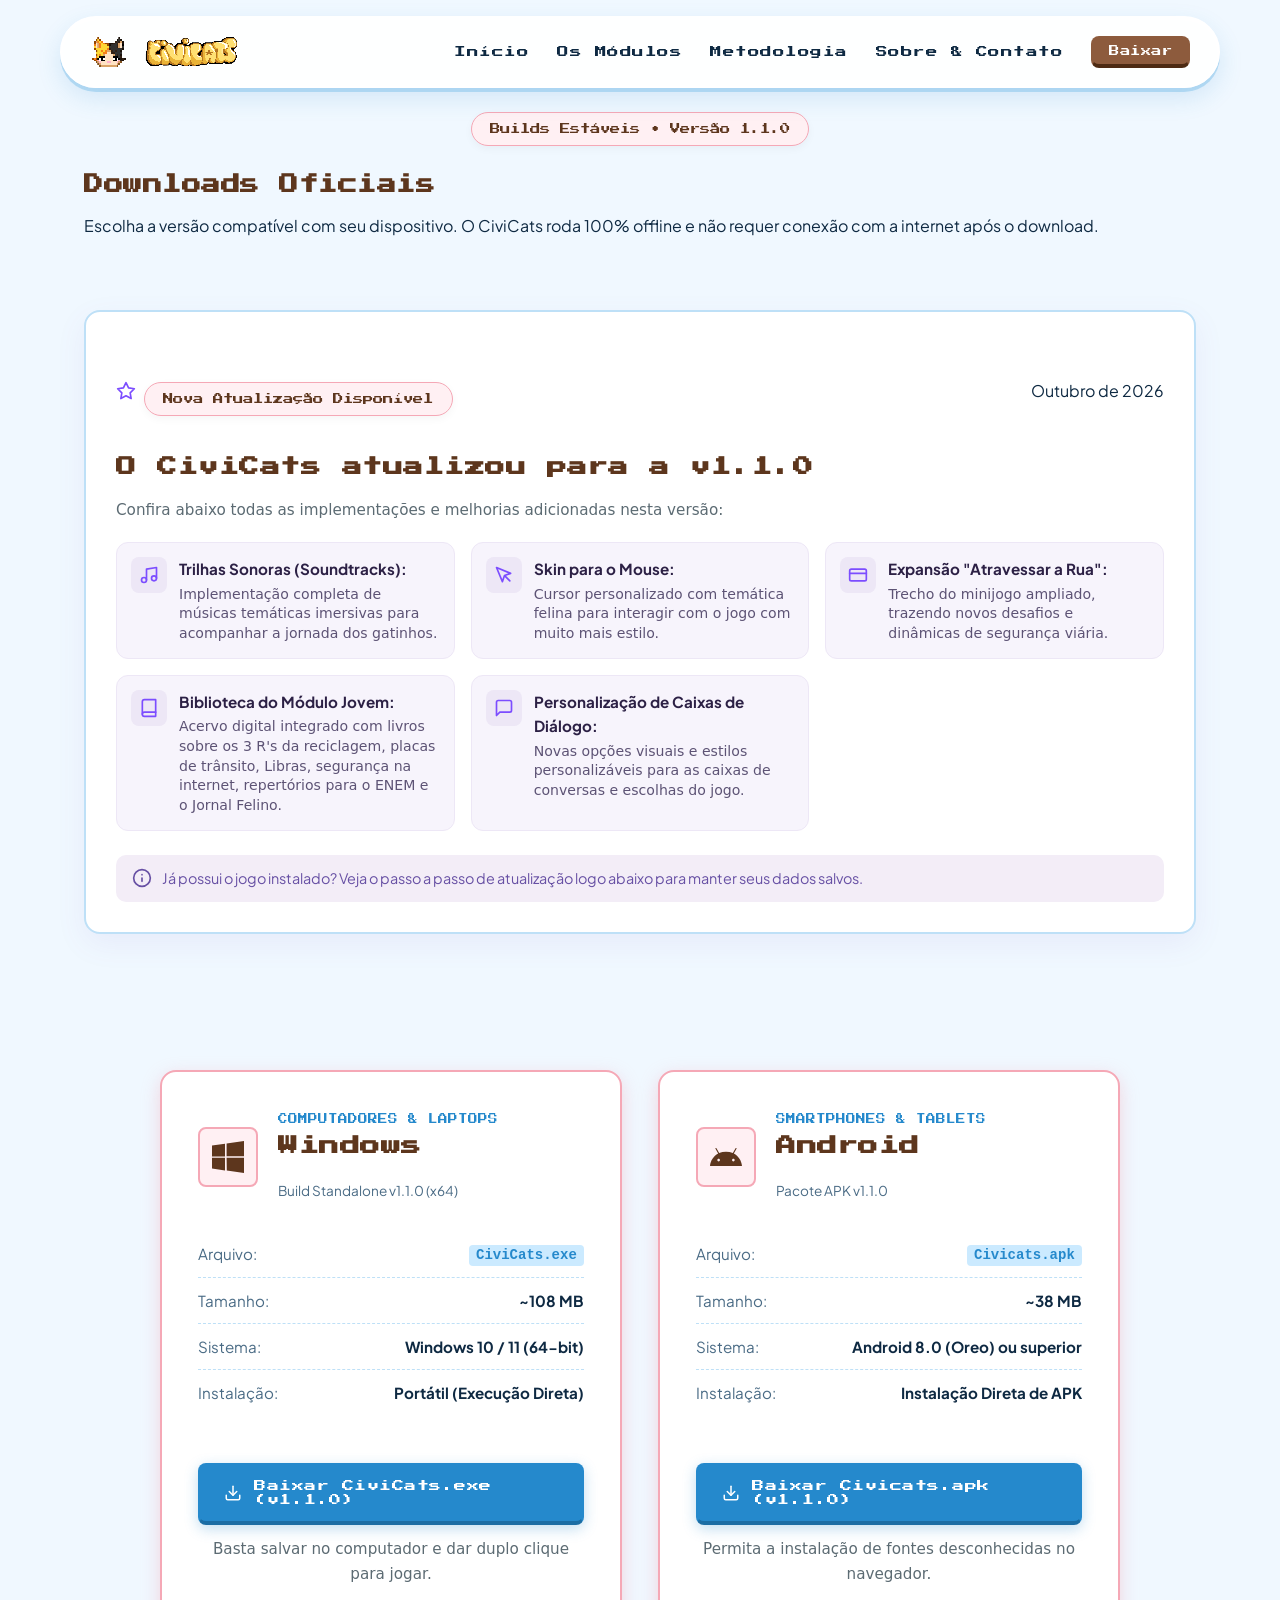
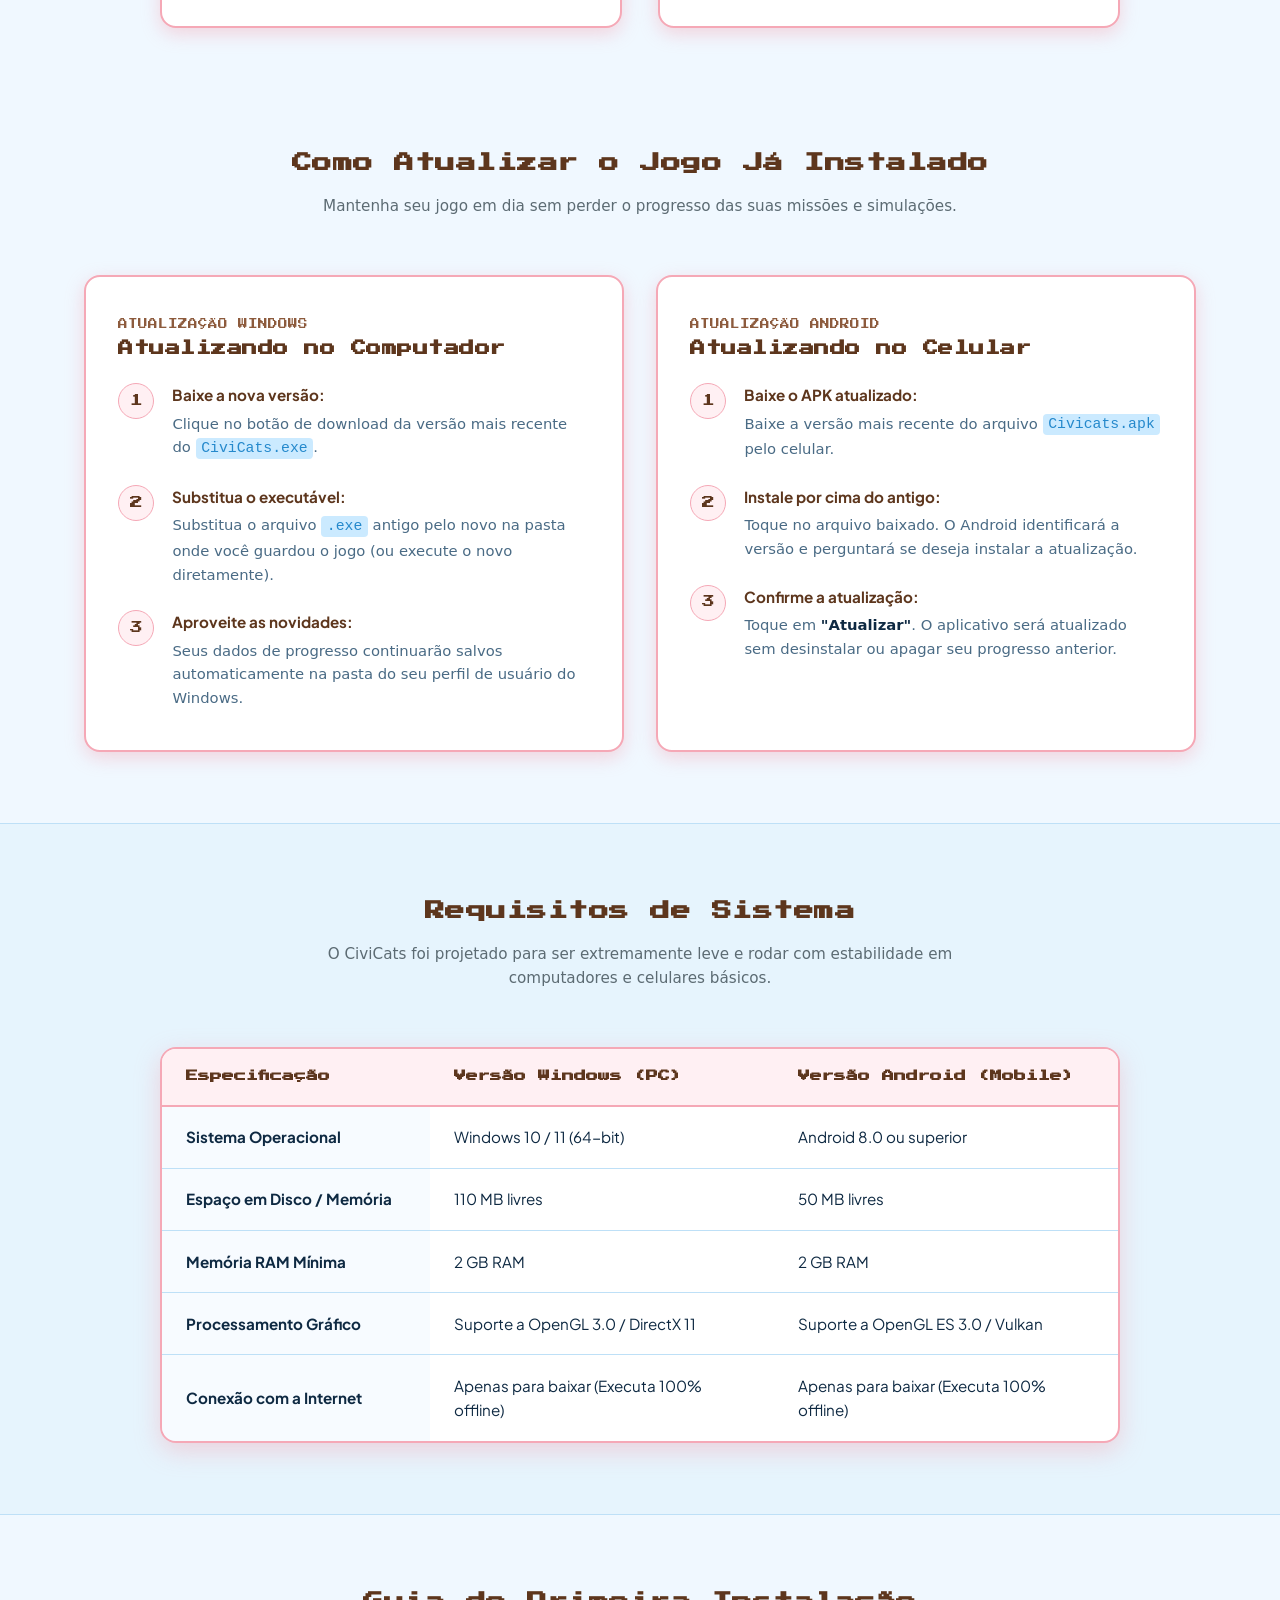
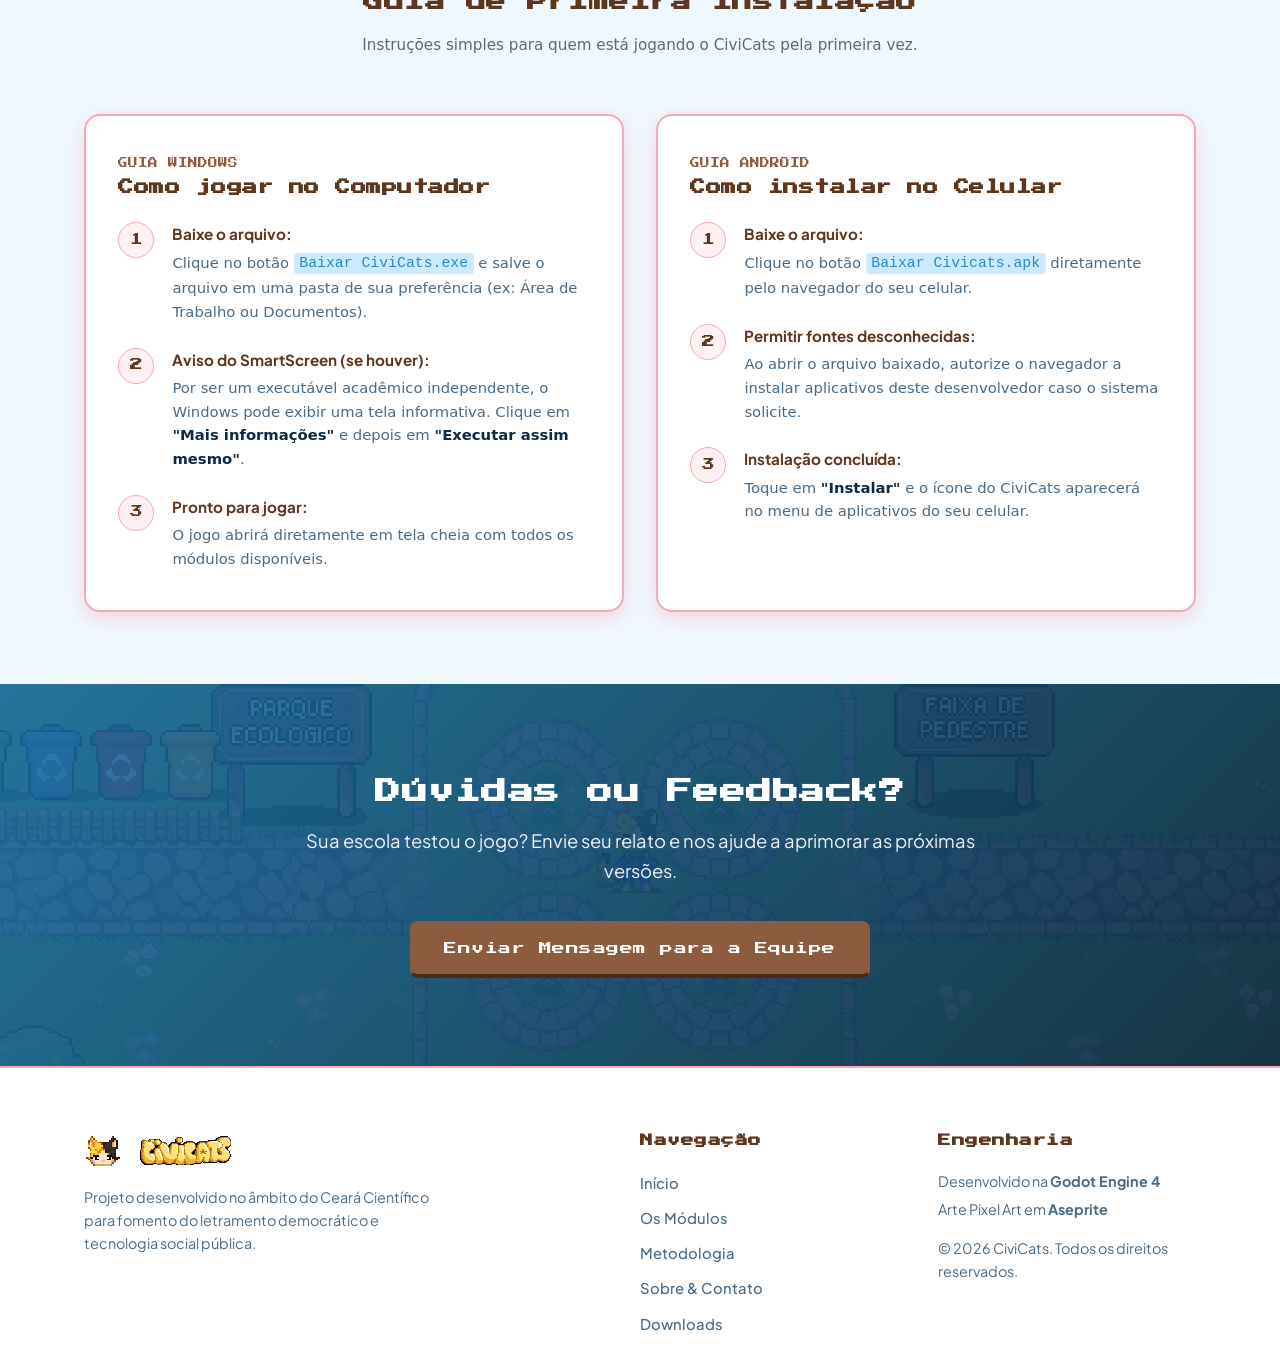
==== downloads.html @ 139ae83c "feat: atualiza versao v1.1.0, downloads e metodologia" ====
<!DOCTYPE html>
<html lang="pt-BR">
<head>
  <meta charset="UTF-8">
  <meta name="viewport" content="width=device-width, initial-scale=1.0">
  <meta name="description" content="Baixe gratuitamente o jogo CiviCats para computadores Windows e celulares Android. Arquivos executáveis oficiais sem necessidade de internet.">
  <meta name="theme-color" content="#b39ddb">

  <title>CiviCats | Baixar o Jogo (Windows & Android)</title>

  <!-- Favicon -->
  <link rel="icon" type="image/png" href="assets/images/cat-avatar.png">

  <!-- Google Fonts: Press Start 2P + Plus Jakarta Sans -->
  <link rel="preconnect" href="https://fonts.googleapis.com">
  <link rel="preconnect" href="https://fonts.gstatic.com" crossorigin>
  <link href="https://fonts.googleapis.com/css2?family=Plus+Jakarta+Sans:wght@400;500;600;700;800&family=Press+Start+2P&display=swap" rel="stylesheet">

  <!-- Estilos -->
  <link rel="stylesheet" href="css/style.css">
</head>
<body>

  <!-- Acessibilidade -->
  <a href="#conteudo-principal" class="skip-link">Pular para o conteúdo principal</a>

  <!-- Cabeçalho -->
  <header class="header">
    <div class="container header-container">
      <a href="index.html" class="brand" aria-label="CiviCats Página Inicial">
        <img src="assets/images/cat-avatar.png" alt="Ícone do Gatinho CiviCats" class="brand-cat-icon">
        <img src="assets/images/logo-civicats.png" alt="CiviCats" class="brand-logo-nav">
      </a>

      <button 
        class="mobile-toggle" 
        id="menu-toggle" 
        aria-label="Abrir menu de navegação" 
        aria-expanded="false" 
        aria-controls="nav-menu"
      >
        <span class="hamburger-bar"></span>
        <span class="hamburger-bar"></span>
        <span class="hamburger-bar"></span>
      </button>

      <nav class="nav" id="nav-menu" aria-label="Navegação do site">
        <ul class="nav-list">
          <li><a href="index.html" class="nav-link">Início</a></li>
          <li><a href="modulos.html" class="nav-link">Os Módulos</a></li>
          <li><a href="metodologia.html" class="nav-link">Metodologia</a></li>
          <li><a href="sobre.html" class="nav-link">Sobre & Contato</a></li>
          <li><a href="downloads.html" class="btn btn-wood btn-nav-compact active" aria-current="page">Baixar</a></li>
        </ul>
      </nav>
    </div>
  </header>

  <main id="conteudo-principal">

    <!-- Cabeçalho da Página -->
    <section class="page-header">
      <div class="container">
        <span class="pixel-badge">Builds Estáveis • Versão 1.1.0</span>
        <h1 class="page-title">Downloads Oficiais</h1>
        <p class="page-subtitle">
          Escolha a versão compatível com seu dispositivo. O CiviCats roda 100% offline e não requer conexão com a internet após o download.
        </p>
      </div>
    </section>

    <!-- Bloco de Destaque: O Jogo Atualizou / Notas de Atualização Reais -->
    <section class="section section-whats-new">
      <div class="container">
        <div class="card update-card reveal-item">
          <div class="update-card-header">
            <div class="update-badge-wrapper">
              <svg class="update-title-icon" viewBox="0 0 24 24" fill="none" stroke="currentColor" stroke-width="2" stroke-linecap="round" stroke-linejoin="round" aria-hidden="true">
                <polygon points="12 2 15.09 8.26 22 9.27 17 14.14 18.18 21.02 12 17.77 5.82 21.02 7 14.14 2 9.27 8.91 8.26 12 2"/>
              </svg>
              <span class="pixel-badge">Nova Atualização Disponível</span>
            </div>
            <span class="update-date">Outubro de 2026</span>
          </div>

          <h2 class="update-heading">O CiviCats atualizou para a v1.1.0</h2>
          <p class="update-intro">Confira abaixo todas as implementações e melhorias adicionadas nesta versão:</p>

          <div class="update-features-grid">
            <div class="feature-item">
              <div class="feature-icon-box" aria-hidden="true">
                <svg viewBox="0 0 24 24" fill="none" stroke="currentColor" stroke-width="2" stroke-linecap="round" stroke-linejoin="round">
                  <path d="M9 18V5l12-2v13"/>
                  <circle cx="6" cy="18" r="3"/>
                  <circle cx="18" cy="16" r="3"/>
                </svg>
              </div>
              <div>
                <strong>Trilhas Sonoras (Soundtracks):</strong>
                <p>Implementação completa de músicas temáticas imersivas para acompanhar a jornada dos gatinhos.</p>
              </div>
            </div>

            <div class="feature-item">
              <div class="feature-icon-box" aria-hidden="true">
                <svg viewBox="0 0 24 24" fill="none" stroke="currentColor" stroke-width="2" stroke-linecap="round" stroke-linejoin="round">
                  <path d="M3 3l7.07 16.97 2.51-7.39 7.39-2.51L3 3z"/>
                  <path d="M13 13l6 6"/>
                </svg>
              </div>
              <div>
                <strong>Skin para o Mouse:</strong>
                <p>Cursor personalizado com temática felina para interagir com o jogo com muito mais estilo.</p>
              </div>
            </div>

            <div class="feature-item">
              <div class="feature-icon-box" aria-hidden="true">
                <svg viewBox="0 0 24 24" fill="none" stroke="currentColor" stroke-width="2" stroke-linecap="round" stroke-linejoin="round">
                  <rect x="2" y="5" width="20" height="14" rx="2"/>
                  <line x1="2" y1="10" x2="22" y2="10"/>
                </svg>
              </div>
              <div>
                <strong>Expansão "Atravessar a Rua":</strong>
                <p>Trecho do minijogo ampliado, trazendo novos desafios e dinâmicas de segurança viária.</p>
              </div>
            </div>

            <div class="feature-item">
              <div class="feature-icon-box" aria-hidden="true">
                <svg viewBox="0 0 24 24" fill="none" stroke="currentColor" stroke-width="2" stroke-linecap="round" stroke-linejoin="round">
                  <path d="M4 19.5A2.5 2.5 0 0 1 6.5 17H20"/>
                  <path d="M6.5 2H20v20H6.5A2.5 2.5 0 0 1 4 19.5v-15A2.5 2.5 0 0 1 6.5 2z"/>
                </svg>
              </div>
              <div>
                <strong>Biblioteca do Módulo Jovem:</strong>
                <p>Acervo digital integrado com livros sobre os 3 R's da reciclagem, placas de trânsito, Libras, segurança na internet, repertórios para o ENEM e o Jornal Felino.</p>
              </div>
            </div>

            <div class="feature-item">
              <div class="feature-icon-box" aria-hidden="true">
                <svg viewBox="0 0 24 24" fill="none" stroke="currentColor" stroke-width="2" stroke-linecap="round" stroke-linejoin="round">
                  <path d="M21 15a2 2 0 0 1-2 2H7l-4 4V5a2 2 0 0 1 2-2h14a2 2 0 0 1 2 2z"/>
                </svg>
              </div>
              <div>
                <strong>Personalização de Caixas de Diálogo:</strong>
                <p>Novas opções visuais e estilos personalizáveis para as caixas de conversas e escolhas do jogo.</p>
              </div>
            </div>
          </div>

          <div class="update-card-footer">
            <svg class="info-icon-svg" viewBox="0 0 24 24" fill="none" stroke="currentColor" stroke-width="2" stroke-linecap="round" stroke-linejoin="round" aria-hidden="true">
              <circle cx="12" cy="12" r="10"/>
              <line x1="12" y1="16" x2="12" y2="12"/>
              <line x1="12" y1="8" x2="12.01" y2="8"/>
            </svg>
            <span>Já possui o jogo instalado? Veja o passo a passo de atualização logo abaixo para manter seus dados salvos.</span>
          </div>
        </div>
      </div>
    </section>

    <!-- Cards Principais de Download -->
    <section class="section section-downloads-main">
      <div class="container">
        
        <div class="download-grid">
          
          <!-- Card 1: Windows -->
          <article class="card download-card reveal-item" id="card-windows" data-delay="100">
            <div>
              <div class="platform-header">
                <div class="platform-icon-box" aria-hidden="true">
                  <svg class="platform-svg" viewBox="0 0 24 24" fill="currentColor">
                    <path d="M0 3.449L9.75 2.1v9.451H0m10.949-9.602L24 0v11.401H10.949M0 12.6h9.75v9.451L0 20.699M10.949 12.6H24V24l-12.901-1.799"/>
                  </svg>
                </div>
                <div>
                  <span class="platform-type-tag">Computadores & Laptops</span>
                  <h2 class="platform-name">Windows</h2>
                  <span class="platform-version-sub">Build Standalone v1.1.0 (x64)</span>
                </div>
              </div>

              <ul class="specs-list">
                <li>
                  <span class="spec-label">Arquivo:</span>
                  <span class="spec-value"><code>CiviCats.exe</code></span>
                </li>
                <li>
                  <span class="spec-label">Tamanho:</span>
                  <span class="spec-value">~108 MB</span>
                </li>
                <li>
                  <span class="spec-label">Sistema:</span>
                  <span class="spec-value">Windows 10 / 11 (64-bit)</span>
                </li>
                <li>
                  <span class="spec-label">Instalação:</span>
                  <span class="spec-value">Portátil (Execução Direta)</span>
                </li>
              </ul>
            </div>

            <div class="download-action-wrap">
              <a 
                href="https://github.com/MaryAylla/civicats/releases/download/v1.1.0/CiviCats.exe"
                download="CiviCats.exe" 
                class="btn btn-primary btn-block download-btn"
                data-platform="Windows"
              >
                <svg class="btn-icon-svg" viewBox="0 0 24 24" fill="none" stroke="currentColor" stroke-width="2" stroke-linecap="round" stroke-linejoin="round" aria-hidden="true">
                  <path d="M21 15v4a2 2 0 0 1-2 2H5a2 2 0 0 1-2-2v-4"/>
                  <polyline points="7 10 12 15 17 10"/>
                  <line x1="12" y1="15" x2="12" y2="3"/>
                </svg>
                <span>Baixar CiviCats.exe (v1.1.0)</span>
              </a>
              <p class="quick-instruction-text">Basta salvar no computador e dar duplo clique para jogar.</p>
            </div>
          </article>

          <!-- Card 2: Android -->
          <article class="card download-card reveal-item" id="card-android" data-delay="200">
            <div>
              <div class="platform-header">
                <div class="platform-icon-box" aria-hidden="true">
                  <svg class="platform-svg" viewBox="0 0 24 24" fill="currentColor">
                    <path d="M17.523 15.3414c-.5511 0-.9993-.4486-.9993-.9997s.4482-.9993.9993-.9993c.551 0 .9993.4482.9993.9993.0001.5511-.4482.9997-.9993.9997m-11.046 0c-.5511 0-.9993-.4486-.9993-.9997s.4482-.9993.9993-.9993c.5511 0 .9993.4482.9993.9993 0 .5511-.4482.9997-.9993.9997m11.4045-6.02l1.9973-3.4592a.416.416 0 00-.1521-.5676.416.416 0 00-.5676.1521l-2.0223 3.503C15.5902 8.411 13.856 8.125 12 8.125c-1.856 0-3.5902.286-5.1368.8247L4.8409 5.4467a.4161.4161 0 00-.5677-.1521.4157.4157 0 00-.1521.5676l1.9973 3.4592C2.6889 11.1867.3432 14.6589 0 18.761h24c-.3432-4.1021-2.6889-7.5743-6.1185-9.4396"/>
                  </svg>
                </div>
                <div>
                  <span class="platform-type-tag">Smartphones & Tablets</span>
                  <h2 class="platform-name">Android</h2>
                  <span class="platform-version-sub">Pacote APK v1.1.0</span>
                </div>
              </div>

              <ul class="specs-list">
                <li>
                  <span class="spec-label">Arquivo:</span>
                  <span class="spec-value"><code>Civicats.apk</code></span>
                </li>
                <li>
                  <span class="spec-label">Tamanho:</span>
                  <span class="spec-value">~38 MB</span>
                </li>
                <li>
                  <span class="spec-label">Sistema:</span>
                  <span class="spec-value">Android 8.0 (Oreo) ou superior</span>
                </li>
                <li>
                  <span class="spec-label">Instalação:</span>
                  <span class="spec-value">Instalação Direta de APK</span>
                </li>
              </ul>
            </div>

            <div class="download-action-wrap">
              <a 
                href="https://github.com/MaryAylla/civicats/releases/download/v1.1.0/CiviCats.apk"
                download="Civicats.apk" 
                class="btn btn-primary btn-block download-btn"
                data-platform="Android"
              >
                <svg class="btn-icon-svg" viewBox="0 0 24 24" fill="none" stroke="currentColor" stroke-width="2" stroke-linecap="round" stroke-linejoin="round" aria-hidden="true">
                  <path d="M21 15v4a2 2 0 0 1-2 2H5a2 2 0 0 1-2-2v-4"/>
                  <polyline points="7 10 12 15 17 10"/>
                  <line x1="12" y1="15" x2="12" y2="3"/>
                </svg>
                <span>Baixar Civicats.apk (v1.1.0)</span>
              </a>
              <p class="quick-instruction-text">Permita a instalação de fontes desconhecidas no navegador.</p>
            </div>
          </article>

        </div>

      </div>
    </section>

    <!-- Como Atualizar o Jogo Já Instalado -->
    <section class="section section-update-guide">
      <div class="container">
        <div class="section-header reveal-item">
          <h2 class="section-title">Como Atualizar o Jogo Já Instalado</h2>
          <p class="section-desc">Mantenha seu jogo em dia sem perder o progresso das suas missões e simulações.</p>
        </div>

        <div class="grid grid-2">
          
          <!-- Atualização no PC -->
          <article class="card instruction-card reveal-item" data-delay="100">
            <div class="instruction-card-header">
              <span class="instruction-platform-tag">Atualização Windows</span>
              <h3 class="instruction-title">Atualizando no Computador</h3>
            </div>

            <ol class="step-list">
              <li class="step-item">
                <span class="step-index">1</span>
                <div>
                  <strong>Baixe a nova versão:</strong>
                  <p>Clique no botão de download da versão mais recente do <code>CiviCats.exe</code>.</p>
                </div>
              </li>
              <li class="step-item">
                <span class="step-index">2</span>
                <div>
                  <strong>Substitua o executável:</strong>
                  <p>Substitua o arquivo <code>.exe</code> antigo pelo novo na pasta onde você guardou o jogo (ou execute o novo diretamente).</p>
                </div>
              </li>
              <li class="step-item">
                <span class="step-index">3</span>
                <div>
                  <strong>Aproveite as novidades:</strong>
                  <p>Seus dados de progresso continuarão salvos automaticamente na pasta do seu perfil de usuário do Windows.</p>
                </div>
              </li>
            </ol>
          </article>

          <!-- Atualização no Android -->
          <article class="card instruction-card reveal-item" data-delay="200">
            <div class="instruction-card-header">
              <span class="instruction-platform-tag">Atualização Android</span>
              <h3 class="instruction-title">Atualizando no Celular</h3>
            </div>

            <ol class="step-list">
              <li class="step-item">
                <span class="step-index">1</span>
                <div>
                  <strong>Baixe o APK atualizado:</strong>
                  <p>Baixe a versão mais recente do arquivo <code>Civicats.apk</code> pelo celular.</p>
                </div>
              </li>
              <li class="step-item">
                <span class="step-index">2</span>
                <div>
                  <strong>Instale por cima do antigo:</strong>
                  <p>Toque no arquivo baixado. O Android identificará a versão e perguntará se deseja instalar a atualização.</p>
                </div>
              </li>
              <li class="step-item">
                <span class="step-index">3</span>
                <div>
                  <strong>Confirme a atualização:</strong>
                  <p>Toque em <em>"Atualizar"</em>. O aplicativo será atualizado sem desinstalar ou apagar seu progresso anterior.</p>
                </div>
              </li>
            </ol>
          </article>

        </div>
      </div>
    </section>

    <!-- Tabela Semântica de Requisitos de Sistema -->
    <section class="section section-specs">
      <div class="container">
        
        <div class="section-header reveal-item">
          <h2 class="section-title">Requisitos de Sistema</h2>
          <p class="section-desc">O CiviCats foi projetado para ser extremamente leve e rodar com estabilidade em computadores e celulares básicos.</p>
        </div>

        <div class="table-responsive-box reveal-item" data-delay="150">
          <table class="specs-table">
            <thead>
              <tr>
                <th scope="col">Especificação</th>
                <th scope="col">Versão Windows (PC)</th>
                <th scope="col">Versão Android (Mobile)</th>
              </tr>
            </thead>
            <tbody>
              <tr>
                <th scope="row">Sistema Operacional</th>
                <td>Windows 10 / 11 (64-bit)</td>
                <td>Android 8.0 ou superior</td>
              </tr>
              <tr>
                <th scope="row">Espaço em Disco / Memória</th>
                <td>110 MB livres</td>
                <td>50 MB livres</td>
              </tr>
              <tr>
                <th scope="row">Memória RAM Mínima</th>
                <td>2 GB RAM</td>
                <td>2 GB RAM</td>
              </tr>
              <tr>
                <th scope="row">Processamento Gráfico</th>
                <td>Suporte a OpenGL 3.0 / DirectX 11</td>
                <td>Suporte a OpenGL ES 3.0 / Vulkan</td>
              </tr>
              <tr>
                <th scope="row">Conexão com a Internet</th>
                <td>Apenas para baixar (Executa 100% offline)</td>
                <td>Apenas para baixar (Executa 100% offline)</td>
              </tr>
            </tbody>
          </table>
        </div>

      </div>
    </section>

    <!-- Instruções Passo a Passo de Instalação do Zero -->
    <section class="section section-instructions">
      <div class="container">
        
        <div class="section-header reveal-item">
          <h2 class="section-title">Guia de Primeira Instalação</h2>
          <p class="section-desc">Instruções simples para quem está jogando o CiviCats pela primeira vez.</p>
        </div>

        <div class="grid grid-2">
          
          <!-- Passo a passo Windows -->
          <article class="card instruction-card reveal-item" data-delay="100">
            <div class="instruction-card-header">
              <span class="instruction-platform-tag">Guia Windows</span>
              <h3 class="instruction-title">Como jogar no Computador</h3>
            </div>

            <ol class="step-list">
              <li class="step-item">
                <span class="step-index">1</span>
                <div>
                  <strong>Baixe o arquivo:</strong>
                  <p>Clique no botão <code>Baixar CiviCats.exe</code> e salve o arquivo em uma pasta de sua preferência (ex: Área de Trabalho ou Documentos).</p>
                </div>
              </li>
              <li class="step-item">
                <span class="step-index">2</span>
                <div>
                  <strong>Aviso do SmartScreen (se houver):</strong>
                  <p>Por ser um executável acadêmico independente, o Windows pode exibir uma tela informativa. Clique em <em>"Mais informações"</em> e depois em <em>"Executar assim mesmo"</em>.</p>
                </div>
              </li>
              <li class="step-item">
                <span class="step-index">3</span>
                <div>
                  <strong>Pronto para jogar:</strong>
                  <p>O jogo abrirá diretamente em tela cheia com todos os módulos disponíveis.</p>
                </div>
              </li>
            </ol>
          </article>

          <!-- Passo a passo Android -->
          <article class="card instruction-card reveal-item" data-delay="200">
            <div class="instruction-card-header">
              <span class="instruction-platform-tag">Guia Android</span>
              <h3 class="instruction-title">Como instalar no Celular</h3>
            </div>

            <ol class="step-list">
              <li class="step-item">
                <span class="step-index">1</span>
                <div>
                  <strong>Baixe o arquivo:</strong>
                  <p>Clique no botão <code>Baixar Civicats.apk</code> diretamente pelo navegador do seu celular.</p>
                </div>
              </li>
              <li class="step-item">
                <span class="step-index">2</span>
                <div>
                  <strong>Permitir fontes desconhecidas:</strong>
                  <p>Ao abrir o arquivo baixado, autorize o navegador a instalar aplicativos deste desenvolvedor caso o sistema solicite.</p>
                </div>
              </li>
              <li class="step-item">
                <span class="step-index">3</span>
                <div>
                  <strong>Instalação concluída:</strong>
                  <p>Toque em <em>"Instalar"</em> e o ícone do CiviCats aparecerá no menu de aplicativos do seu celular.</p>
                </div>
              </li>
            </ol>
          </article>

        </div>

      </div>
    </section>

    <!-- Banner Final -->
    <section class="cta-banner reveal-item">
      <div class="container cta-banner-container">
        <h2 class="cta-banner-title">Dúvidas ou Feedback?</h2>
        <p class="cta-banner-desc">Sua escola testou o jogo? Envie seu relato e nos ajude a aprimorar as próximas versões.</p>
        <a href="sobre.html#contact-form" class="btn btn-wood btn-lg">
          Enviar Mensagem para a Equipe
        </a>
      </div>
    </section>

  </main>

  <!-- Rodapé Institucional -->
  <footer class="footer">
    <div class="container footer-grid">
      <div class="footer-info">
        <div class="brand">
          <img src="assets/images/cat-avatar.png" alt="Ícone do Gatinho" class="brand-cat-icon">
          <img src="assets/images/logo-civicats.png" alt="CiviCats" class="brand-logo-nav">
        </div>
        <p class="footer-desc">Projeto desenvolvido no âmbito do Ceará Científico para fomento do letramento democrático e tecnologia social pública.</p>
      </div>

      <div class="footer-links">
        <h3 class="footer-heading">Navegação</h3>
        <ul>
          <li><a href="index.html">Início</a></li>
          <li><a href="modulos.html">Os Módulos</a></li>
          <li><a href="metodologia.html">Metodologia</a></li>
          <li><a href="sobre.html">Sobre & Contato</a></li>
          <li><a href="downloads.html">Downloads</a></li>
        </ul>
      </div>

      <div class="footer-legal">
        <h3 class="footer-heading">Engenharia</h3>
        <p>Desenvolvido na <strong>Godot Engine 4</strong></p>
        <p>Arte Pixel Art em <strong>Aseprite</strong></p>
        <p class="footer-copy">&copy; 2026 CiviCats. Todos os direitos reservados.</p>
      </div>
    </div>
  </footer>

  <script src="js/main.js"></script>
</body>
</html>
---- css/style.css ----
/* ==========================================================================
   1. DESIGN TOKENS (Céu Pastel, Madeira & Rosa Sakura das Cerejeiras)
   ========================================================================== */
:root {
  /* Tons Principais de Azul Pastel (Céu) */
  --sky-blue-deep: #2589cc;
  --sky-blue-hover: #1b6da4;
  --sky-blue-pastel: #7ecbf7;
  --sky-blue-soft: #cbeaff;
  --sky-blue-lightest: #f0f8ff;

  /* Tons Amadeirados para Títulos e Botões */
  --title-brown: #5d361d;         /* Marrom escuro para títulos e legibilidade */
  --accent-wood: #8d5b3d;         /* Madeira clássica dos botões */
  --accent-wood-hover: #73482d;   
  --accent-wood-shadow: #4d2a13;
  --accent-yellow: #fbd869;

  /* Paleta Rosa Pastel (Árvores Cerejeiras da Tela Inicial) */
  --sakura-pink: #f9c2cb;         /* Tom principal da copa da árvore */
  --sakura-pink-border: #f5a8b6;  /* Borda rosada com definição */
  --sakura-pink-soft: #fff0f3;    /* Fundo ultra-suave para tags e caixas */
  --sakura-pink-shadow: rgba(245, 168, 182, 0.45); /* Brilho/sombra rosa suave */

  /* Tags de Categoria */
  --accent-green-tag: #dcfce7;
  --accent-green-text: #15803d;

  /* Superfícies e Textos */
  --bg-main: var(--sky-blue-lightest);
  --bg-surface: #ffffff;
  --bg-surface-alt: #e6f4fd;

  --text-main: #0e2942;
  --text-muted: #4a6b85;
  --border-color: #bee0f7;

  /* Dimensões e Efeitos */
  --radius-sm: 8px;
  --radius-md: 16px;
  --radius-lg: 24px;
  --transition: 0.25s cubic-bezier(0.4, 0, 0.2, 1);

  /* Fontes */
  --font-text: 'Plus Jakarta Sans', system-ui, -apple-system, sans-serif;
  --font-pixel: 'Press Start 2P', monospace;
}

*, *::before, *::after {
  box-sizing: border-box;
  margin: 0;
  padding: 0;
}

html {
  scroll-behavior: smooth;
}

body {
  font-family: var(--font-text);
  background-color: var(--bg-main);
  color: var(--text-main);
  line-height: 1.6;
  -webkit-font-smoothing: antialiased;
  display: flex;
  flex-direction: column;
  min-height: 100vh;
  position: relative;
  overflow-x: hidden;
}

main {
  flex: 1;

}
.cloud-bg-layer {
  position: absolute;
  top: 0;
  left: 0;
  width: 100%;
  height: 100vh;
  pointer-events: none;
  z-index: 0;
  overflow: hidden;
}

.cloud-item {
  position: absolute;
  background: rgba(255, 255, 255, 0.55);
  border-radius: 100px;
  filter: blur(2px);
  animation: floatCloud 25s linear infinite;
}

.cloud-item::before,
.cloud-item::after {
  content: '';
  position: absolute;
  background: rgba(255, 255, 255, 0.55);
  border-radius: 50%;
}

/* Nuvem 1 (Topo Direita) */
.cloud-1 {
  width: 170px;
  height: 50px;
  top: 8%;
  left: -200px;
  animation-duration: 32s;
  animation-delay: 0s;
}
.cloud-1::before { width: 70px; height: 70px; top: -35px; left: 25px; }
.cloud-1::after { width: 50px; height: 50px; top: -20px; right: 25px; }

/* Nuvem 2 (Mais Baixa e Lenta) */
.cloud-2 {
  width: 220px;
  height: 60px;
  top: 22%;
  left: -250px;
  opacity: 0.45;
  animation-duration: 45s;
  animation-delay: 12s;
}
.cloud-2::before { width: 90px; height: 90px; top: -45px; left: 35px; }
.cloud-2::after { width: 65px; height: 65px; top: -25px; right: 35px; }

@keyframes floatCloud {
  0% { transform: translateX(0); }
  100% { transform: translateX(calc(100vw + 300px)); }
}



/* ==========================================================================
   2. ACESSIBILIDADE E BADGES
   ========================================================================== */
.skip-link {
  position: absolute;
  top: -100px;
  left: 1rem;
  background: var(--title-brown);
  color: #ffffff;
  padding: 0.75rem 1.25rem;
  border-radius: var(--radius-sm);
  font-family: var(--font-pixel);
  font-size: 0.7rem;
  z-index: 1000;
  transition: top var(--transition);
  text-decoration: none;
}

.skip-link:focus {
  top: 1rem;
}

:focus-visible {
  outline: 3px solid var(--sakura-pink-border);
  outline-offset: 3px;
}

.container {
  width: 100%;
  max-width: 1160px;
  margin-inline: auto;
  padding-inline: 1.5rem;
}

section[id],
.section[id] {
  scroll-margin-top: 7rem; /* Altura da navbar + folga de respiro */
}

.section {
  padding-top: 6.5rem;
  padding-bottom: 4rem;
}

h1, h2, h3,
.section-title,
.showcase-title {
  font-family: var(--font-pixel) !important;
  color: var(--title-brown, #4a3b32);
  font-size: 1.2rem;
  line-height: 1.6;
  letter-spacing: 0.5px;
  margin-bottom: 0.75rem;
}

.pixel-badge {
  display: table;
  margin-inline: auto;
  margin-top: 2.5rem;
  margin-bottom: 1.5rem;
  font-family: var(--font-pixel);
  font-size: 0.65rem;
  line-height: 1.4;
  padding: 0.55rem 1.15rem;
  background-color: var(--sakura-pink-soft, #fde8ed);
  color: var(--title-brown, #4a3b32);
  border: 1.5px solid var(--sakura-pink-border, #f7c5d1);
  box-shadow: 0 3px 8px rgba(0, 0, 0, 0.04);
  border-radius: 9999px;
  text-align: center;
}


/* ==========================================================================
   3. CABEÇALHO EM NUVEM E ANIMAÇÃO DE NUVENS
   ========================================================================== */
.header {
  position: sticky;
  top: 1rem;
  z-index: 100;
  padding-inline: 1rem;
}

.header-container {
  display: flex;
  align-items: center;
  justify-content: space-between;
  height: 4.5rem;
  padding-inline: 1.75rem;
  background-color: rgba(255, 255, 255, 0.92);
  backdrop-filter: blur(12px);
  border: 2px solid #ffffff;
  /* Formato orgânico arredondado inspirado em nuvem */
  border-radius: 9999px;
  box-shadow: 
    0 10px 25px rgba(37, 137, 204, 0.15),
    0 4px 0px #bee0f7,
    inset 0 2px 0 #ffffff;
  transition: all var(--transition);
}

.brand {
  display: flex;
  align-items: center;
  gap: 0.75rem;
  text-decoration: none;
}

.brand-cat-icon {
  width: 38px;
  height: 38px;
  object-fit: contain;
  image-rendering: pixelated;
  transition: transform var(--transition);
}

.brand:hover .brand-cat-icon {
  transform: rotate(-8deg) scale(1.1);
}

.brand-logo-nav {
  height: 32px;
  width: auto;
  object-fit: contain;
  image-rendering: pixelated;
}

.nav-list {
  display: flex;
  align-items: center;
  gap: 1.75rem;
  list-style: none;
}

.nav-link {
  font-family: var(--font-pixel);
  font-size: 0.725rem;
  text-decoration: none;
  color: var(--text-main);
  transition: color var(--transition);
  position: relative;
  padding-block: 0.4rem;
  letter-spacing: 0.5px;
}

.nav-link:hover,
.nav-link.active {
  color: var(--title-brown);
}

.nav-link.active::after {
  content: '';
  position: absolute;
  bottom: -4px;
  left: 0;
  width: 100%;
  height: 3px;
  background-color: var(--title-brown);
  border-radius: 2px;
}

.btn-nav-compact {
  padding: 0.45rem 1rem !important;
  font-size: 0.65rem !important;
}

.mobile-toggle {
  display: none;
  flex-direction: column;
  gap: 5px;
  background: transparent;
  border: none;
  cursor: pointer;
  padding: 0.5rem;
}

.hamburger-bar {
  width: 24px;
  height: 3px;
  background-color: var(--title-brown);
  border-radius: 2px;
  transition: transform var(--transition), opacity var(--transition);
}

/* ==========================================================================
   4. BOTÕES RETRÔ (ATUALIZADO COM GAP DE ÍCONES)
   ========================================================================== */
.btn {
  display: inline-flex;
  align-items: center;
  justify-content: center;
  gap: 0.75rem; /* <-- Garante o espaçamento entre ícone e texto */
  font-family: var(--font-pixel);
  font-size: 0.75rem;
  line-height: 1.2;
  padding: 0.85rem 1.5rem;
  border-radius: var(--radius-sm);
  text-decoration: none;
  cursor: pointer;
  border: 2px solid transparent;
  transition: all var(--transition);
  letter-spacing: 0.5px;
}

.btn svg, 
.btn img, 
.btn i {
  flex-shrink: 0;
}

.btn-lg {
  padding: 1.1rem 2rem;
  font-size: 0.8rem;
}

.btn:active {
  transform: translateY(2px);
}

.btn-primary {
  background-color: var(--sky-blue-deep);
  color: #ffffff;
  border-bottom: 4px solid var(--sky-blue-hover);
  box-shadow: 0 4px 14px rgba(37, 137, 204, 0.28);
}

.btn-primary:hover {
  background-color: var(--sky-blue-hover);
  transform: translateY(-2px);
}

.btn-wood {
  background-color: var(--accent-wood);
  color: #ffffff;
  border-bottom: 4px solid var(--accent-wood-shadow);
  box-shadow: var(--shadow-sm);
}

.btn-wood:hover {
  background-color: var(--accent-wood-hover);
  transform: translateY(-2px);
}

.btn-outline {
  border-color: var(--sakura-pink-border);
  background-color: #ffffff;
  color: var(--title-brown);
  border-bottom: 4px solid var(--sakura-pink-border);
}

.btn-outline:hover {
  background-color: var(--sakura-pink-soft);
  border-color: var(--sakura-pink);
  color: var(--title-brown);
  transform: translateY(-2px);
}

/* ==========================================================================
   5. HERO & TÍTULO PRINCIPAL EM MARROM
   ========================================================================== */
.hero-home {
  padding-block: 5rem 4rem;
  background: linear-gradient(180deg, #d2edfc 0%, var(--bg-main) 100%);
  text-align: center;
}

.hero-home-container {
  display: flex;
  flex-direction: column;
  align-items: center;
}

.floating-logo-stage {
  margin-bottom: 2rem;
  animation: float-logo 3.8s ease-in-out infinite;
}

.floating-logo-img {
  max-width: 440px;
  width: 100%;
  height: auto;
  display: block;
  filter: drop-shadow(0 16px 22px rgba(14, 41, 66, 0.22));
  image-rendering: pixelated;
}

@keyframes float-logo {
  0%, 100% {
    transform: translateY(0) rotate(-0.5deg);
  }
  50% {
    transform: translateY(-14px) rotate(0.5deg);
  }
}

.hero-home-body {
  max-width: 780px;
}

/* Título em Tom Marrom Escuro */
.hero-home-title {
  font-family: var(--font-pixel);
  font-size: clamp(1.15rem, 2.5vw, 1.65rem);
  line-height: 1.6;
  margin-bottom: 1.5rem;
  color: var(--title-brown);
}

.hero-home-desc {
  font-size: 1.15rem;
  color: var(--text-muted);
  margin-bottom: 2.25rem;
  line-height: 1.7;
}

.hero-actions {
  display: flex;
  gap: 1rem;
  justify-content: center;
  flex-wrap: wrap;
}
/* --- VÍDEO PRINCIPAL NA HOME --- */
.hero-video-stage {
  width: 100%;
  max-width: 820px;
  margin: 0 auto 2.5rem auto;
  border-radius: var(--radius-lg);
  border: 3px solid var(--sakura-pink-border);
  box-shadow: 0 16px 36px var(--sakura-pink-shadow);
  overflow: hidden;
  background-color: #0b1e30;
  position: relative;
}

.hero-video-element {
  width: 100%;
  height: auto;
  display: block;
  border-radius: calc(var(--radius-lg) - 3px);
  object-fit: cover;
}

/* ==========================================================================
   6. SHOWCASE COM BORDAS E SOMBRAS ROSA PASTEL
   ========================================================================== */
.section {
  padding-block: 4.5rem;
}

.section-showcase {
  padding-top: 1rem;
}

.showcase-card {
  background-color: var(--bg-surface);
  border: 2px solid var(--sakura-pink-border);
  border-radius: var(--radius-lg);
  box-shadow: 0 14px 32px var(--sakura-pink-shadow);
  overflow: hidden;
  max-width: 960px;
  margin-inline: auto;
}

.showcase-header {
  display: flex;
  align-items: center;
  padding: 0.85rem 1.25rem;
  background-color: var(--sakura-pink-soft);
  border-bottom: 1.5px solid var(--sakura-pink-border);
}

.window-controls {
  display: flex;
  gap: 8px;
}

.control-dot {
  width: 12px;
  height: 12px;
  border-radius: 50%;
}
.control-dot.red { background-color: #f87171; }
.control-dot.yellow { background-color: var(--accent-yellow); }
.control-dot.green { background-color: #4ade80; }

.window-title {
  margin-inline: auto;
  font-family: var(--font-pixel);
  font-size: 0.65rem;
  color: var(--title-brown);
}

.showcase-media {
  background-color: #000000;
  display: flex;
  justify-content: center;
}

.showcase-img {
  width: 100%;
  height: auto;
  display: block;
  image-rendering: pixelated;
}

.showcase-caption {
  padding: 1.25rem 1.75rem;
  background-color: var(--bg-surface);
  border-top: 1.5px solid var(--sakura-pink-border);
  font-size: 0.95rem;
  color: var(--text-muted);
}

/* ==========================================================================
   7. DESTAQUES COM CARDS EM ROSA SAKURA & TÍTULOS EM MARROM
   ========================================================================== */
.section-header {
  text-align: center;
  max-width: 720px;
  margin: 0 auto 3.5rem auto;
}

.section-title,
.section h2,
h2 {
  font-family: var(--font-pixel); /* Aplica a fonte em pixel art do CiviCats */
  color: var(--title-brown, #4a3b32);
  font-size: 1.25rem; /* Tamanho ajustado e proporcional à fonte pixel */
  line-height: 1.5;
  letter-spacing: 0.5px;
  margin-bottom: 1rem;
}

/* Subtítulo / Descrição explicativa abaixo do título */
.section-desc,
.section p {
  font-family: var(--font-body, system-ui, -apple-system, sans-serif);
  color: #5c6b73;
  font-size: 0.95rem;
  line-height: 1.6;
}

.grid {
  display: grid;
  gap: 2rem;
}

.grid-2 { grid-template-columns: 1fr; }
.grid-3 { grid-template-columns: 1fr; }

/* Cards com Borda e Sombra Rosa Pastel */
.card {
  background-color: var(--bg-surface);
  border: 2px solid var(--sakura-pink-border);
  border-radius: var(--radius-md);
  padding: 2.25rem 2rem;
  box-shadow: 0 6px 18px var(--sakura-pink-shadow);
  transition: transform var(--transition), box-shadow var(--transition), border-color var(--transition);
}

.card:hover {
  transform: translateY(-6px);
  border-color: #f294a5;
  box-shadow: 0 12px 26px rgba(242, 148, 165, 0.55);
}

/* Caixa do Ícone com Fundo Rosa Pastel e Cor Marrom */
.highlight-icon-box {
  width: 58px;
  height: 58px;
  background: var(--sakura-pink-soft);
  border: 2px solid var(--sakura-pink-border);
  border-radius: var(--radius-sm);
  display: flex;
  align-items: center;
  justify-content: center;
  margin-bottom: 1.5rem;
  color: var(--title-brown);
  transition: all var(--transition);
}

.card:hover .highlight-icon-box {
  background-color: var(--accent-wood);
  color: #ffffff;
  border-color: var(--accent-wood-shadow);
  transform: scale(1.05);
}

.icon-svg {
  width: 30px;
  height: 30px;
}

.highlight-title {
  font-family: var(--font-pixel);
  font-size: 0.875rem;
  line-height: 1.4;
  margin-bottom: 0.75rem;
  color: var(--title-brown);
}

.highlight-text {
  color: var(--text-muted);
  font-size: 0.95rem;
}

/* ==========================================================================
   8. PRÉVIAS DOS MÓDULOS (TEASERS)
   ========================================================================== */
.section-modules-teaser {
  background-color: var(--bg-surface-alt);
}

.module-teaser-card {
  padding: 0;
  overflow: hidden;
  display: flex;
  flex-direction: column;
}

.teaser-image-wrap {
  position: relative;
  background-color: #0b1e30;
  height: 230px;
  overflow: hidden;
  border-bottom: 2px solid var(--sakura-pink-border);
}

.teaser-img {
  width: 100%;
  height: 100%;
  object-fit: cover;
  image-rendering: pixelated;
  transition: transform 0.4s ease;
}

.module-teaser-card:hover .teaser-img {
  transform: scale(1.06);
}

.teaser-tag {
  position: absolute;
  top: 1rem;
  left: 1rem;
  font-family: var(--font-pixel);
  font-size: 0.6rem;
  padding: 0.4rem 0.75rem;
  border-radius: 9999px;
  text-transform: uppercase;
}

.tag-mirim {
  background-color: var(--accent-green-tag);
  color: var(--accent-green-text);
  border: 1px solid rgba(21, 128, 61, 0.2);
}

.tag-jovem {
  background-color: var(--sakura-pink-soft);
  color: var(--title-brown);
  border: 1px solid var(--sakura-pink-border);
}

.teaser-content {
  padding: 2rem;
  display: flex;
  flex-direction: column;
  flex: 1;
}

.teaser-title {
  font-family: var(--font-pixel);
  font-size: 0.95rem;
  line-height: 1.4;
  margin-bottom: 0.75rem;
  color: var(--title-brown);
}

.teaser-desc {
  color: var(--text-muted);
  font-size: 0.95rem;
  margin-bottom: 1.5rem;
  flex: 1;
}

.card-link {
  font-family: var(--font-pixel);
  font-size: 0.7rem;
  color: var(--title-brown);
  text-decoration: none;
}

.card-link:hover {
  color: var(--accent-wood-hover);
  text-decoration: underline;
}

.center-cta-wrap {
  text-align: center;
  margin-top: 3.5rem;
}

/* ==========================================================================
   9. BANNER COM FUNDO DA CIDADE
   ========================================================================== */
.cta-banner {
  position: relative;
  padding-block: 5.5rem;
  background: 
    linear-gradient(135deg, rgba(27, 109, 164, 0.92) 0%, rgba(14, 41, 66, 0.94) 100%),
    url('../assets/images/preview-gameplay.png') center/cover no-repeat;
  color: #ffffff;
  text-align: center;
  overflow: hidden;
  image-rendering: pixelated;

  background: 
    linear-gradient(135deg, rgba(27, 109, 164, 0.90) 0%, rgba(14, 41, 66, 0.92) 100%),
    url('../assets/images/banner-bg.png') center/cover no-repeat;
    
  color: #ffffff;
  text-align: center;
  overflow: hidden;
}

.cta-banner-container {
  position: relative;
  z-index: 2;
  max-width: 720px;
}

.cta-banner-title {
  font-family: var(--font-pixel);
  font-size: clamp(1.15rem, 2.5vw, 1.6rem);
  line-height: 1.5;
  margin-bottom: 1rem;
  color: #ffffff; /* Fica branco para alto contraste com o fundo escuro */
}

.cta-banner-desc {
  font-size: 1.15rem;
  margin-bottom: 2.25rem;
  opacity: 0.92;
}

/* ==========================================================================
   10. RODAPÉ INSTITUCIONAL
   ========================================================================== */
.footer {
  background-color: #ffffff;
  border-top: 2px solid var(--sakura-pink-border);
  padding-block: 4rem 2.5rem;
}

.footer-grid {
  display: grid;
  gap: 2.5rem;
}

.footer-desc {
  color: var(--text-muted);
  font-size: 0.9rem;
  margin-top: 1rem;
  max-width: 360px;
}

.footer-heading {
  font-family: var(--font-pixel);
  font-size: 0.8rem;
  line-height: 1.4;
  margin-bottom: 1.25rem;
  color: var(--title-brown);
}

.footer-links ul {
  list-style: none;
  display: flex;
  flex-direction: column;
  gap: 0.6rem;
}

.footer-links a {
  text-decoration: none;
  color: var(--text-muted);
  font-weight: 500;
  font-size: 0.925rem;
  transition: color var(--transition);
}

.footer-links a:hover {
  color: var(--title-brown);
}

.footer-legal p {
  color: var(--text-muted);
  font-size: 0.9rem;
  margin-bottom: 0.35rem;
}

.footer-copy {
  margin-top: 1rem;
  font-size: 0.85rem;
}

/* ==========================================================================
   11. ANIMAÇÕES DE SCROLL (REVEAL)
   ========================================================================== */
.reveal-item {
  opacity: 0;
  transform: translateY(28px);
  transition: opacity 0.7s cubic-bezier(0.16, 1, 0.3, 1), transform 0.7s cubic-bezier(0.16, 1, 0.3, 1);
  will-change: opacity, transform;
}

.reveal-item.is-visible {
  opacity: 1;
  transform: translateY(0);
}

/* ==========================================================================
   12. MEDIA QUERIES
   ========================================================================== */
@media (min-width: 768px) {
  .grid-2 { grid-template-columns: repeat(2, 1fr); }
  .grid-3 { grid-template-columns: repeat(3, 1fr); }
  
  .footer-grid {
    grid-template-columns: 2fr 1fr 1fr;
  }
}

@media (max-width: 767px) {
  .mobile-toggle {
    display: flex;
  }

  .nav {
    position: fixed;
    top: 4.75rem;
    left: 0;
    right: 0;
    background-color: #ffffff;
    border-bottom: 2px solid var(--sakura-pink-border);
    padding: 2rem 1.5rem;
    transform: translateY(-120%);
    opacity: 0;
    pointer-events: none;
    transition: transform var(--transition), opacity var(--transition);
    box-shadow: 0 10px 24px var(--sakura-pink-shadow);
  }

  .nav.is-open {
    transform: translateY(0);
    opacity: 1;
    pointer-events: auto;
  }

  .nav-list {
    flex-direction: column;
    align-items: flex-start;
    gap: 1.5rem;
  }

  .floating-logo-img {
    max-width: 290px;
  }
}

/* ==========================================================================
   13. ESTILOS EXCLUSIVOS DA PÁGINA DE MÓDULOS
   ========================================================================== */
.section-module-block {
  padding-block: 4rem;
}

.section-alt-bg {
  background-color: var(--bg-surface-alt);
  border-block: 1.5px solid var(--border-color);
}

.module-section-banner {
  margin-bottom: 2.5rem;
}

.module-tag-badge {
  display: inline-block;
  font-family: var(--font-pixel);
  font-size: 0.65rem;
  background-color: var(--accent-green-tag);
  color: var(--accent-green-text);
  border: 1.5px solid rgba(21, 128, 61, 0.25);
  padding: 0.4rem 0.85rem;
  border-radius: 9999px;
  margin-bottom: 0.75rem;
  text-transform: uppercase;
}

.module-tag-jovem {
  background-color: var(--sakura-pink-soft);
  color: var(--title-brown);
  border-color: var(--sakura-pink-border);
}

.module-group-title {
  font-family: var(--font-pixel);
  font-size: clamp(1.2rem, 2.5vw, 1.55rem);
  line-height: 1.5;
  color: var(--title-brown);
  margin-bottom: 0.5rem;
}

.module-group-desc {
  color: var(--text-muted);
  font-size: 1.05rem;
  max-width: 760px;
}

/* Cards dos Minigames */
.minigame-card {
  padding: 0;
  overflow: hidden;
  display: flex;
  flex-direction: column;
}

.minigame-thumb-wrap {
  position: relative;
  height: 200px;
  background-color: #0b1e30;
  overflow: hidden;
  border-bottom: 2px solid var(--sakura-pink-border);
}

.minigame-thumb {
  width: 100%;
  height: 100%;
  object-fit: cover;
  image-rendering: pixelated;
  transition: transform 0.4s ease;
}

.minigame-card:hover .minigame-thumb {
  transform: scale(1.08);
}

/* Botão de Zoom na imagem */
.btn-zoom-trigger {
  position: absolute;
  bottom: 0.75rem;
  right: 0.75rem;
  width: 38px;
  height: 38px;
  background-color: rgba(93, 54, 29, 0.88);
  border: 1.5px solid var(--sakura-pink-border);
  border-radius: var(--radius-sm);
  color: #ffffff;
  display: flex;
  align-items: center;
  justify-content: center;
  cursor: pointer;
  backdrop-filter: blur(4px);
  transition: all var(--transition);
}

.btn-zoom-trigger:hover {
  background-color: var(--title-brown);
  transform: scale(1.1);
}

.zoom-icon {
  width: 20px;
  height: 20px;
}

.minigame-body {
  padding: 1.75rem;
  display: flex;
  flex-direction: column;
  flex: 1;
}

.game-number-tag {
  font-family: var(--font-pixel);
  font-size: 0.6rem;
  color: var(--sky-blue-deep);
  margin-bottom: 0.4rem;
  text-transform: uppercase;
}

.minigame-title {
  font-family: var(--font-pixel);
  font-size: 0.95rem;
  line-height: 1.4;
  color: var(--title-brown);
  margin-bottom: 0.6rem;
}

.minigame-focus {
  font-size: 0.85rem;
  color: var(--text-main);
  background-color: var(--bg-surface-alt);
  border-left: 3px solid var(--sakura-pink-border);
  padding: 0.35rem 0.65rem;
  margin-bottom: 0.75rem;
  border-radius: 0 var(--radius-sm) var(--radius-sm) 0;
}

.minigame-desc {
  font-size: 0.925rem;
  color: var(--text-muted);
  line-height: 1.6;
}

/* ==========================================================================
   14. SEÇÃO DE PROGRESSÃO DO JOGADOR
   ========================================================================== */
.section-progression {
  background: linear-gradient(180deg, var(--bg-main) 0%, #e6f4fd 100%);
  padding-block: 5rem;
}

.progression-grid {
  display: flex;
  flex-direction: column;
  gap: 1.5rem;
  align-items: center;
  max-width: 980px;
  margin: 0 auto;
}

.progression-step {
  background-color: var(--bg-surface);
  border: 2px solid var(--sakura-pink-border);
  border-radius: var(--radius-md);
  padding: 2rem;
  box-shadow: 0 6px 18px var(--sakura-pink-shadow);
  flex: 1;
  width: 100%;
  text-align: center;
}

.step-num {
  font-family: var(--font-pixel);
  font-size: 1.5rem;
  color: var(--sakura-pink-border);
  margin-bottom: 0.5rem;
}

.step-title {
  font-family: var(--font-pixel);
  font-size: 0.95rem;
  color: var(--title-brown);
  margin-bottom: 0.6rem;
}

.step-desc {
  font-size: 0.925rem;
  color: var(--text-muted);
}

.progression-arrow {
  font-size: 1.75rem;
  color: var(--title-brown);
  transform: rotate(90deg);
}

@media (min-width: 768px) {
  .progression-grid {
    flex-direction: row;
    align-items: stretch;
  }
  .progression-arrow {
    transform: rotate(0deg);
    align-self: center;
  }
}

/* ==========================================================================
   15. MODAL NATIVA ACESSÍVEL (<dialog>)
   ========================================================================== */
.game-modal {
  border: none;
  background: transparent;
  padding: 0;
  max-width: 780px;
  width: 90%;
  margin: auto;
  border-radius: var(--radius-md);
}

.game-modal::backdrop {
  background-color: rgba(14, 41, 66, 0.75);
  backdrop-filter: blur(8px);
}

.modal-box {
  background-color: var(--bg-surface);
  border: 2.5px solid var(--sakura-pink-border);
  border-radius: var(--radius-md);
  box-shadow: 0 20px 45px rgba(14, 41, 66, 0.4);
  overflow: hidden;
  animation: modal-pop 0.3s cubic-bezier(0.16, 1, 0.3, 1);
}

@keyframes modal-pop {
  from {
    opacity: 0;
    transform: scale(0.92) translateY(20px);
  }
  to {
    opacity: 1;
    transform: scale(1) translateY(0);
  }
}

.modal-header {
  display: flex;
  align-items: center;
  justify-content: space-between;
  padding: 1rem 1.5rem;
  background-color: var(--sakura-pink-soft);
  border-bottom: 2px solid var(--sakura-pink-border);
}

.modal-title {
  font-family: var(--font-pixel);
  font-size: 0.85rem;
  color: var(--title-brown);
}

.modal-close-btn {
  background: transparent;
  border: none;
  font-size: 1.25rem;
  font-weight: bold;
  color: var(--title-brown);
  cursor: pointer;
  padding: 0.25rem 0.5rem;
  border-radius: 4px;
}

.modal-close-btn:hover {
  background-color: rgba(93, 54, 29, 0.1);
}

.modal-media {
  background-color: #000000;
  display: flex;
  justify-content: center;
  max-height: 420px;
  overflow: hidden;
}

.modal-img {
  width: 100%;
  height: 100%;
  object-fit: contain;
  image-rendering: pixelated;
  display: block;
}

.modal-body {
  padding: 1.5rem;
}

.modal-desc {
  font-size: 1rem;
  color: var(--text-main);
  line-height: 1.6;
}

/* ==========================================================================
   16. ESTILOS EXCLUSIVOS DA PÁGINA DE METODOLOGIA
   ========================================================================== */
.section-method-steps {
  padding-block: 4rem 2rem;
}

.grid-4 {
  display: grid;
  gap: 1.5rem;
  grid-template-columns: 1fr;
}

.step-summary-card {
  position: relative;
  padding: 2rem 1.5rem;
  text-align: center;
  display: flex;
  flex-direction: column;
  align-items: center;
}

.step-summary-badge {
  position: absolute;
  top: -12px;
  background-color: var(--title-brown);
  color: #ffffff;
  font-family: var(--font-pixel);
  font-size: 0.55rem;
  padding: 0.3rem 0.65rem;
  border-radius: 9999px;
  letter-spacing: 0.5px;
}

.step-summary-title {
  font-family: var(--font-pixel);
  font-size: 0.85rem;
  color: var(--title-brown);
  margin-bottom: 0.5rem;
}

.step-summary-desc {
  font-size: 0.875rem;
  color: var(--text-muted);
  line-height: 1.5;
}

/* Blocos do Relatório Científico */
.section-paper-body {
  padding-block: 2rem 5rem;
}

.academic-container {
  max-width: 920px;
}

.paper-section-box {
  background-color: var(--bg-surface);
  border: 2px solid var(--sakura-pink-border);
  border-radius: var(--radius-md);
  padding: 2.75rem 2.5rem;
  margin-bottom: 2.75rem;
  box-shadow: 0 8px 24px var(--sakura-pink-shadow);
}

.paper-final-box {
  background: linear-gradient(180deg, #ffffff 0%, var(--sakura-pink-soft) 100%);
  border-color: var(--sakura-pink-border);
}

.paper-section-header {
  display: flex;
  align-items: flex-start;
  gap: 1.5rem;
  margin-bottom: 1.75rem;
  padding-bottom: 1.25rem;
  border-bottom: 2px solid var(--sakura-pink-soft);
}

.paper-tag-num {
  font-family: var(--font-pixel);
  font-size: 1.6rem;
  color: var(--sakura-pink-border);
  line-height: 1;
}

.paper-eyebrow {
  display: block;
  font-family: var(--font-pixel);
  font-size: 0.65rem;
  color: var(--sky-blue-deep);
  margin-bottom: 0.35rem;
  text-transform: uppercase;
}

.paper-main-title {
  font-family: var(--font-pixel);
  font-size: clamp(1.05rem, 2.2vw, 1.45rem);
  line-height: 1.4;
  color: var(--title-brown);
}

.paper-text-content p {
  color: var(--text-main);
  font-size: 1.05rem;
  line-height: 1.8;
  margin-bottom: 1.25rem;
}

.paper-text-content p:last-child {
  margin-bottom: 0;
}

.sub-paper-grid {
  margin-top: 1.75rem;
}

.sub-method-card {
  padding: 1.5rem;
  background-color: var(--bg-surface-alt);
  border: 1.5px solid var(--border-color);
  box-shadow: none;
}

.sub-method-card:hover {
  transform: translateY(-3px);
  border-color: var(--sakura-pink-border);
}

.sub-method-header {
  display: flex;
  align-items: center;
  gap: 0.75rem;
  margin-bottom: 0.75rem;
}

.sub-method-icon {
  font-size: 1.5rem;
}

.sub-method-title {
  font-family: var(--font-pixel);
  font-size: 0.75rem;
  line-height: 1.3;
  color: var(--title-brown);
}

/* Lista de Acessibilidade */
.paper-check-list {
  list-style: none;
  margin-top: 1.25rem;
  display: flex;
  flex-direction: column;
  gap: 1rem;
}

.paper-check-list li {
  position: relative;
  padding-left: 2rem;
  font-size: 1rem;
  color: var(--text-main);
  line-height: 1.6;
}

.paper-check-list li::before {
  content: '✔';
  position: absolute;
  left: 0;
  top: 0;
  color: var(--sky-blue-deep);
  font-weight: 900;
  font-size: 1.1rem;
}

/* Cards de Resultados */
.result-metric-card {
  background-color: var(--bg-surface-alt);
  border-left: 4px solid var(--sky-blue-deep);
  border-radius: 0 var(--radius-sm) var(--radius-sm) 0;
  padding: 1.5rem;
  border-top: 1px solid var(--border-color);
  border-right: 1px solid var(--border-color);
  border-bottom: 1px solid var(--border-color);
  transition: transform var(--transition);
}

.result-metric-card:hover {
  transform: translateY(-3px);
}

.result-category-tag {
  font-family: var(--font-pixel);
  font-size: 0.6rem;
  color: var(--sky-blue-deep);
  text-transform: uppercase;
  margin-bottom: 0.35rem;
  display: inline-block;
}

.result-card-title {
  font-family: var(--font-pixel);
  font-size: 0.8rem;
  line-height: 1.4;
  color: var(--title-brown);
  margin-bottom: 0.5rem;
}

.result-card-desc {
  font-size: 0.925rem;
  color: var(--text-muted);
  line-height: 1.6;
}

@media (min-width: 768px) {
  .grid-4 {
    grid-template-columns: repeat(4, 1fr);
  }
}

@media (max-width: 767px) {
  .paper-section-box {
    padding: 1.75rem 1.25rem;
  }
  .paper-section-header {
    gap: 1rem;
  }
}

/* ==========================================================================
   17. ESTILOS EXCLUSIVOS DA PÁGINA SOBRE & CONTATO
   ========================================================================== */
.section-team {
  padding-block: 4rem 2rem;
}

.grid-team {
  display: grid;
  gap: 2rem;
  grid-template-columns: 1fr;
}

.team-card {
  text-align: center;
  display: flex;
  flex-direction: column;
  align-items: center;
  padding: 2.5rem 1.75rem;
  position: relative;
}

.team-avatar-box {
  width: 72px;
  height: 72px;
  border-radius: 50%;
  background: var(--sakura-pink-soft);
  border: 2px solid var(--sakura-pink-border);
  box-shadow: 0 4px 12px var(--sakura-pink-shadow);
  display: flex;
  align-items: center;
  justify-content: center;
  margin-bottom: 1.25rem;
  transition: transform var(--transition);
}

.team-card:hover .team-avatar-box {
  transform: scale(1.1) rotate(5deg);
  background-color: #ffffff;
}

.avatar-coord {
  background: var(--sky-blue-soft);
  border-color: var(--sky-blue-deep);
}

.team-role-icon {
  font-size: 2rem;
}

.team-role-tag {
  font-family: var(--font-pixel);
  font-size: 0.6rem;
  color: var(--sky-blue-deep);
  background-color: var(--sky-blue-soft);
  padding: 0.35rem 0.75rem;
  border-radius: 9999px;
  margin-bottom: 0.75rem;
  text-transform: uppercase;
  letter-spacing: 0.5px;
}

.tag-coord {
  background-color: var(--sakura-pink-soft);
  color: var(--title-brown);
  border: 1px solid var(--sakura-pink-border);
}

.team-name {
  font-family: var(--font-pixel);
  font-size: 0.95rem;
  color: var(--title-brown);
  margin-bottom: 0.4rem;
  line-height: 1.4;
}

.team-handle {
  margin-bottom: 1rem;
}

.social-tag {
  font-size: 0.85rem;
  font-weight: 700;
  color: var(--accent-wood);
  text-decoration: none;
  background-color: var(--bg-surface-alt);
  padding: 0.2rem 0.6rem;
  border-radius: var(--radius-sm);
  border: 1px dashed var(--border-color);
  transition: all var(--transition);
}

.social-tag:hover {
  background-color: var(--title-brown);
  color: #ffffff;
  border-color: var(--title-brown);
}

.team-desc {
  font-size: 0.925rem;
  color: var(--text-muted);
  line-height: 1.6;
}

/* Card Destacado de Coordenação */
.team-card-coord {
  border: 2.5px solid var(--sakura-pink-border);
  background: linear-gradient(180deg, #ffffff 0%, var(--sakura-pink-soft) 100%);
}

/* Seção de Missão */
.section-mission {
  padding-block: 2.5rem;
}

.mission-box {
  background-color: var(--bg-surface);
  border: 2px solid var(--sakura-pink-border);
  border-radius: var(--radius-lg);
  padding: 3rem 2.5rem;
  box-shadow: 0 10px 28px var(--sakura-pink-shadow);
  max-width: 960px;
  margin-inline: auto;
  text-align: center;
}

.mission-title {
  font-family: var(--font-pixel);
  font-size: clamp(1.15rem, 2.3vw, 1.5rem);
  color: var(--title-brown);
  margin-block: 1rem;
}

.mission-content p {
  color: var(--text-main);
  font-size: 1.05rem;
  line-height: 1.8;
  margin-bottom: 1.25rem;
}

.mission-content p:last-child {
  margin-bottom: 0;
}

/* Seção de Contato */
.section-contact {
  padding-block: 3rem 5rem;
}

.contact-grid {
  display: grid;
  gap: 3rem;
  align-items: start;
}

.contact-panel-title {
  font-family: var(--font-pixel);
  font-size: 1.35rem;
  color: var(--title-brown);
  margin-bottom: 1rem;
}

.contact-panel-desc {
  color: var(--text-muted);
  font-size: 1.05rem;
  line-height: 1.7;
  margin-bottom: 2rem;
}

.contact-detail-list {
  display: flex;
  flex-direction: column;
  gap: 1.5rem;
}

.contact-item {
  display: flex;
  align-items: flex-start;
  gap: 1rem;
}

.contact-icon {
  font-size: 1.5rem;
  background-color: var(--sakura-pink-soft);
  padding: 0.5rem;
  border-radius: var(--radius-sm);
  border: 1px solid var(--sakura-pink-border);
}

.contact-item strong {
  display: block;
  color: var(--title-brown);
  font-size: 0.95rem;
  margin-bottom: 0.2rem;
}

.contact-item p {
  font-size: 0.9rem;
  color: var(--text-muted);
}

/* Formulário */
.contact-form-card {
  padding: 2.5rem 2rem;
}

.form-title {
  font-family: var(--font-pixel);
  font-size: 1rem;
  color: var(--title-brown);
  margin-bottom: 1.5rem;
}

.form-group {
  margin-bottom: 1.25rem;
}

.form-label {
  display: block;
  font-weight: 700;
  font-size: 0.875rem;
  color: var(--text-main);
  margin-bottom: 0.4rem;
}

.form-input {
  width: 100%;
  padding: 0.85rem 1rem;
  border: 1.5px solid var(--border-color);
  border-radius: var(--radius-sm);
  font-family: var(--font-text);
  font-size: 0.95rem;
  background-color: var(--bg-main);
  color: var(--text-main);
  transition: all var(--transition);
}

.form-input:focus {
  outline: none;
  border-color: var(--accent-wood);
  background-color: #ffffff;
  box-shadow: 0 0 0 3px rgba(141, 91, 61, 0.2);
}

.form-select {
  cursor: pointer;
}

.form-textarea {
  resize: vertical;
}

.form-error-msg {
  display: none;
  color: #dc2626;
  font-size: 0.775rem;
  font-weight: 600;
  margin-top: 0.35rem;
}

.form-group.has-error .form-input {
  border-color: #dc2626;
  background-color: #fef2f2;
}

.form-group.has-error .form-error-msg {
  display: block;
}

.form-success-banner {
  display: none;
  margin-top: 1.25rem;
  padding: 1rem;
  background-color: var(--accent-green-tag);
  color: var(--accent-green-text);
  border: 1.5px solid rgba(21, 128, 61, 0.3);
  border-radius: var(--radius-sm);
  font-size: 0.9rem;
  font-weight: 600;
  text-align: center;
  animation: modal-pop 0.3s ease;
}

.form-success-banner.is-active {
  display: block;
}

@media (min-width: 768px) {
  .grid-team {
    grid-template-columns: repeat(2, 1fr);
  }

  .contact-grid {
    grid-template-columns: 1fr 1.15fr;
  }
}

@media (min-width: 1024px) {
  .grid-team {
    grid-template-columns: repeat(4, 1fr);
  }
}

.team-svg-icon {
  width: 32px;
  height: 32px;
  color: var(--title-brown);
  transition: transform var(--transition), color var(--transition);
}

.avatar-coord .team-svg-icon {
  color: var(--sky-blue-deep);
}

.team-card:hover .team-svg-icon {
  color: var(--title-brown);
  transform: scale(1.08);
}

.contact-icon-box {
  width: 44px;
  height: 44px;
  background-color: var(--sakura-pink-soft);
  border: 1.5px solid var(--sakura-pink-border);
  border-radius: var(--radius-sm);
  display: flex;
  align-items: center;
  justify-content: center;
  flex-shrink: 0;
}

.contact-svg-icon {
  width: 22px;
  height: 22px;
  color: var(--title-brown);
}

.btn-icon-svg {
  width: 18px;
  height: 18px;
  stroke: currentColor;
}

.form-success-banner {
  display: none;
  align-items: center;
  justify-content: center;
  gap: 0.5rem;
  margin-top: 1.25rem;
  padding: 1rem;
  background-color: var(--accent-green-tag);
  color: var(--accent-green-text);
  border: 1.5px solid rgba(21, 128, 61, 0.3);
  border-radius: var(--radius-sm);
  font-size: 0.9rem;
  font-weight: 600;
  text-align: center;
  animation: modal-pop 0.3s ease;
}

.form-success-banner.is-active {
  display: flex;
}

.success-icon-svg {
  width: 20px;
  height: 20px;
  flex-shrink: 0;
}

/* ==========================================================================
   18. ESTILOS EXCLUSIVOS DA PÁGINA DE DOWNLOADS
   ========================================================================== */
.section-downloads-main {
  padding-block: 4rem 3rem;
}

.download-grid {
  display: grid;
  gap: 2.25rem;
  max-width: 960px;
  margin-inline: auto;
}

.download-card {
  display: flex;
  flex-direction: column;
  justify-content: space-between;
  padding: 2.5rem 2.25rem;
  position: relative;
}

/* Card Destacado automaticamente via JS pelo SO do Usuário */
.download-card.is-detected {
  border: 2.5px solid var(--accent-wood);
  box-shadow: 0 12px 30px rgba(141, 91, 61, 0.28);
}

.download-card.is-detected::before {
  content: "Recomendado para seu sistema";
  position: absolute;
  top: -13px;
  left: 1.75rem;
  background-color: var(--accent-wood);
  color: #ffffff;
  font-family: var(--font-pixel);
  font-size: 0.55rem;
  padding: 0.35rem 0.85rem;
  border-radius: 9999px;
  text-transform: uppercase;
  letter-spacing: 0.5px;
  box-shadow: 0 3px 8px rgba(93, 54, 29, 0.35);
}

.platform-header {
  display: flex;
  align-items: center;
  gap: 1.25rem;
  margin-bottom: 1.75rem;
}

.platform-icon-box {
  width: 60px;
  height: 60px;
  background-color: var(--sakura-pink-soft);
  border: 2px solid var(--sakura-pink-border);
  border-radius: var(--radius-sm);
  display: flex;
  align-items: center;
  justify-content: center;
  flex-shrink: 0;
  color: var(--title-brown);
}

.platform-svg {
  width: 32px;
  height: 32px;
}

.platform-type-tag {
  font-family: var(--font-pixel);
  font-size: 0.6rem;
  color: var(--sky-blue-deep);
  text-transform: uppercase;
  display: block;
  margin-bottom: 0.25rem;
}

.platform-name {
  font-family: var(--font-pixel);
  font-size: 1.25rem;
  color: var(--title-brown);
  margin-bottom: 0.2rem;
}

.platform-version-sub {
  font-size: 0.85rem;
  color: var(--text-muted);
}

.specs-list {
  list-style: none;
  margin-bottom: 2rem;
  display: flex;
  flex-direction: column;
}

.specs-list li {
  display: flex;
  justify-content: space-between;
  align-items: center;
  padding-block: 0.65rem;
  border-bottom: 1px dashed var(--border-color);
  font-size: 0.95rem;
}

.specs-list li:last-child {
  border-bottom: none;
}

.spec-label {
  color: var(--text-muted);
}

.spec-value {
  font-weight: 700;
  color: var(--text-main);
}

.spec-value code {
  background-color: var(--sky-blue-soft);
  color: var(--sky-blue-deep);
  padding: 0.15rem 0.45rem;
  border-radius: 4px;
  font-size: 0.875rem;
}

.download-action-wrap {
  margin-top: 1rem;
}

.quick-instruction-text {
  font-size: 0.8rem;
  color: var(--text-muted);
  text-align: center;
  margin-top: 0.75rem;
}

/* ==========================================================================
   19. TABELA DE REQUISITOS DE SISTEMA
   ========================================================================== */
.section-specs {
  background-color: var(--bg-surface-alt);
  border-block: 1.5px solid var(--border-color);
  padding-block: 4.5rem;
}

.table-responsive-box {
  max-width: 960px;
  margin-inline: auto;
  overflow-x: auto;
  background-color: var(--bg-surface);
  border: 2px solid var(--sakura-pink-border);
  border-radius: var(--radius-md);
  box-shadow: 0 8px 24px var(--sakura-pink-shadow);
}

.specs-table {
  width: 100%;
  border-collapse: collapse;
  text-align: left;
  min-width: 600px;
}

.specs-table th,
.specs-table td {
  padding: 1.15rem 1.5rem;
  border-bottom: 1px solid var(--border-color);
  font-size: 0.95rem;
}

.specs-table thead th {
  background-color: var(--sakura-pink-soft);
  font-family: var(--font-pixel);
  font-size: 0.75rem;
  color: var(--title-brown);
  border-bottom: 2px solid var(--sakura-pink-border);
}

.specs-table tbody th {
  font-weight: 700;
  color: var(--text-main);
  background-color: rgba(240, 248, 255, 0.5);
  width: 28%;
}

.specs-table tbody tr:last-child th,
.specs-table tbody tr:last-child td {
  border-bottom: none;
}

.specs-table tbody tr:hover td {
  background-color: var(--bg-surface-alt);
}

/* ==========================================================================
   20. GUIA PASSO A PASSO
   ========================================================================== */
.section-instructions {
  padding-block: 4.5rem;
}

.instruction-card {
  padding: 2.5rem 2rem;
}

.instruction-platform-tag {
  font-family: var(--font-pixel);
  font-size: 0.6rem;
  color: var(--accent-wood);
  text-transform: uppercase;
  display: block;
  margin-bottom: 0.35rem;
}

.instruction-title {
  font-family: var(--font-pixel);
  font-size: 0.95rem;
  line-height: 1.4;
  color: var(--title-brown);
  margin-bottom: 1.5rem;
}

.step-list {
  list-style: none;
  display: flex;
  flex-direction: column;
  gap: 1.5rem;
}

.step-item {
  display: flex;
  align-items: flex-start;
  gap: 1.15rem;
}

.step-index {
  width: 36px;
  height: 36px;
  background-color: var(--sakura-pink-soft);
  border: 1.5px solid var(--sakura-pink-border);
  border-radius: 50%;
  color: var(--title-brown);
  font-family: var(--font-pixel);
  font-size: 0.8rem;
  display: flex;
  align-items: center;
  justify-content: center;
  flex-shrink: 0;
}

.step-item strong {
  display: block;
  color: var(--title-brown);
  font-size: 0.95rem;
  margin-bottom: 0.25rem;
}

.step-item p {
  font-size: 0.925rem;
  color: var(--text-muted);
  line-height: 1.6;
}

.step-item em {
  font-style: normal;
  font-weight: 700;
  color: var(--text-main);
}

.step-item code {
  background-color: var(--sky-blue-soft);
  color: var(--sky-blue-deep);
  padding: 0.15rem 0.35rem;
  border-radius: 4px;
}

@media (min-width: 768px) {
  .download-grid {
    grid-template-columns: repeat(2, 1fr);
  }
}

/* Estilos refinados para a caixa de atualizações */
.update-card {
  background: var(--bg-card, #ffffff);
  border: 2px solid var(--border-color, #e0d7f5);
  border-radius: 16px;
  padding: 30px;
  box-shadow: 0 10px 30px rgba(126, 87, 194, 0.08);
}

.update-card-header {
  display: flex;
  align-items: center;
  justify-content: space-between;
  flex-wrap: wrap;
  gap: 12px;
  margin-bottom: 12px;
}

.update-badge-wrapper {
  display: flex;
  align-items: center;
  gap: 8px;
}

.update-title-icon {
  width: 20px;
  height: 20px;
  stroke: #7c4dff;
}

.update-heading {
  font-size: 1.5rem;
  color: var(--text-heading, #2c2045);
  margin-bottom: 8px;
}

.update-intro {
  color: var(--text-main, #5d5375);
  margin-bottom: 20px;
}

.update-features-grid {
  display: grid;
  grid-template-columns: repeat(auto-fit, minmax(280px, 1fr));
  gap: 16px;
  margin-bottom: 24px;
}

.feature-item {
  display: flex;
  align-items: flex-start;
  gap: 12px;
  background: #f7f4fc;
  padding: 14px;
  border-radius: 12px;
  border: 1px solid #ede7f6;
}

.feature-icon-box {
  background: #ede7f6;
  color: #7c4dff;
  width: 36px;
  height: 36px;
  border-radius: 8px;
  display: flex;
  align-items: center;
  justify-content: center;
  flex-shrink: 0;
}

.feature-icon-box svg {
  width: 20px;
  height: 20px;
}

.feature-item strong {
  display: block;
  font-size: 0.95rem;
  color: #2c2045;
  margin-bottom: 3px;
}

.feature-item p {
  font-size: 0.88rem;
  color: #5d5375;
  margin: 0;
  line-height: 1.4;
}

.update-card-footer {
  display: flex;
  align-items: center;
  gap: 10px;
  font-size: 0.9rem;
  color: #6750a4;
  background: #f3edf7;
  padding: 12px 16px;
  border-radius: 10px;
}

.info-icon-svg {
  width: 20px;
  height: 20px;
  flex-shrink: 0;
}
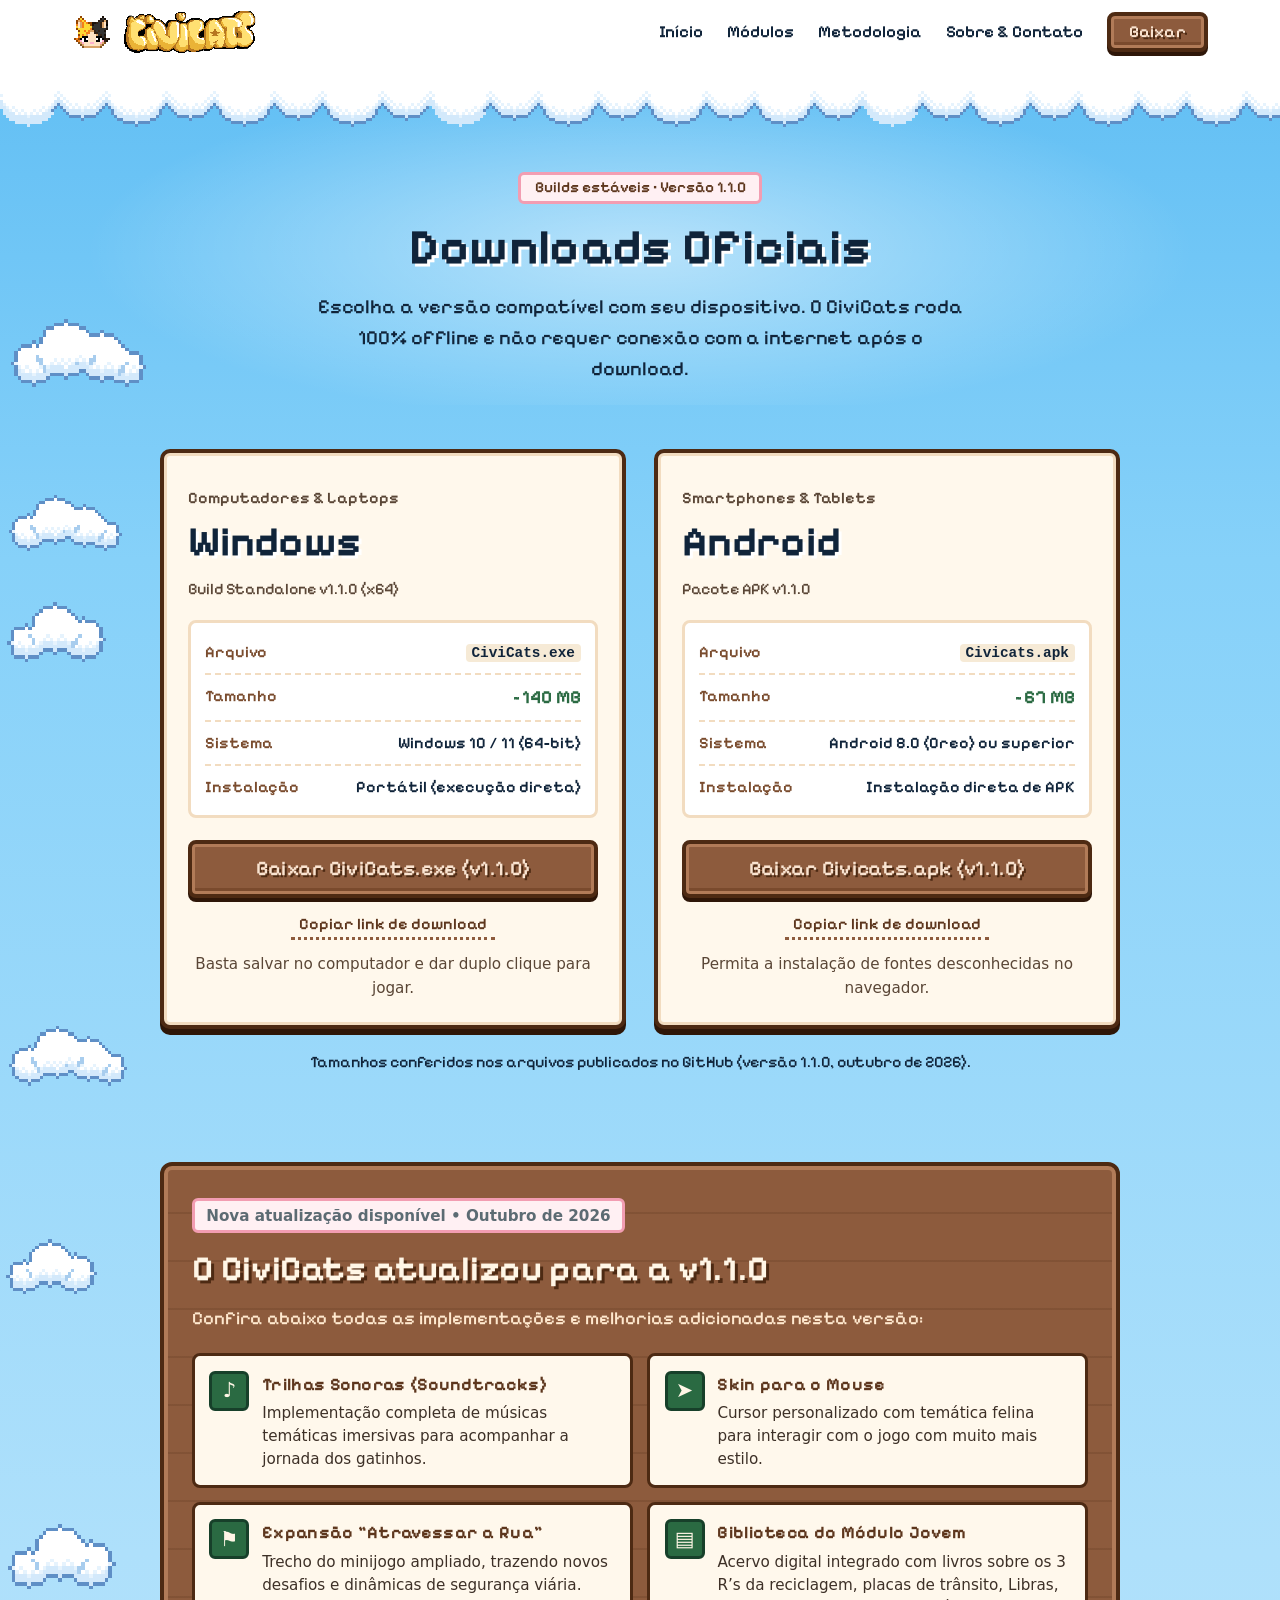
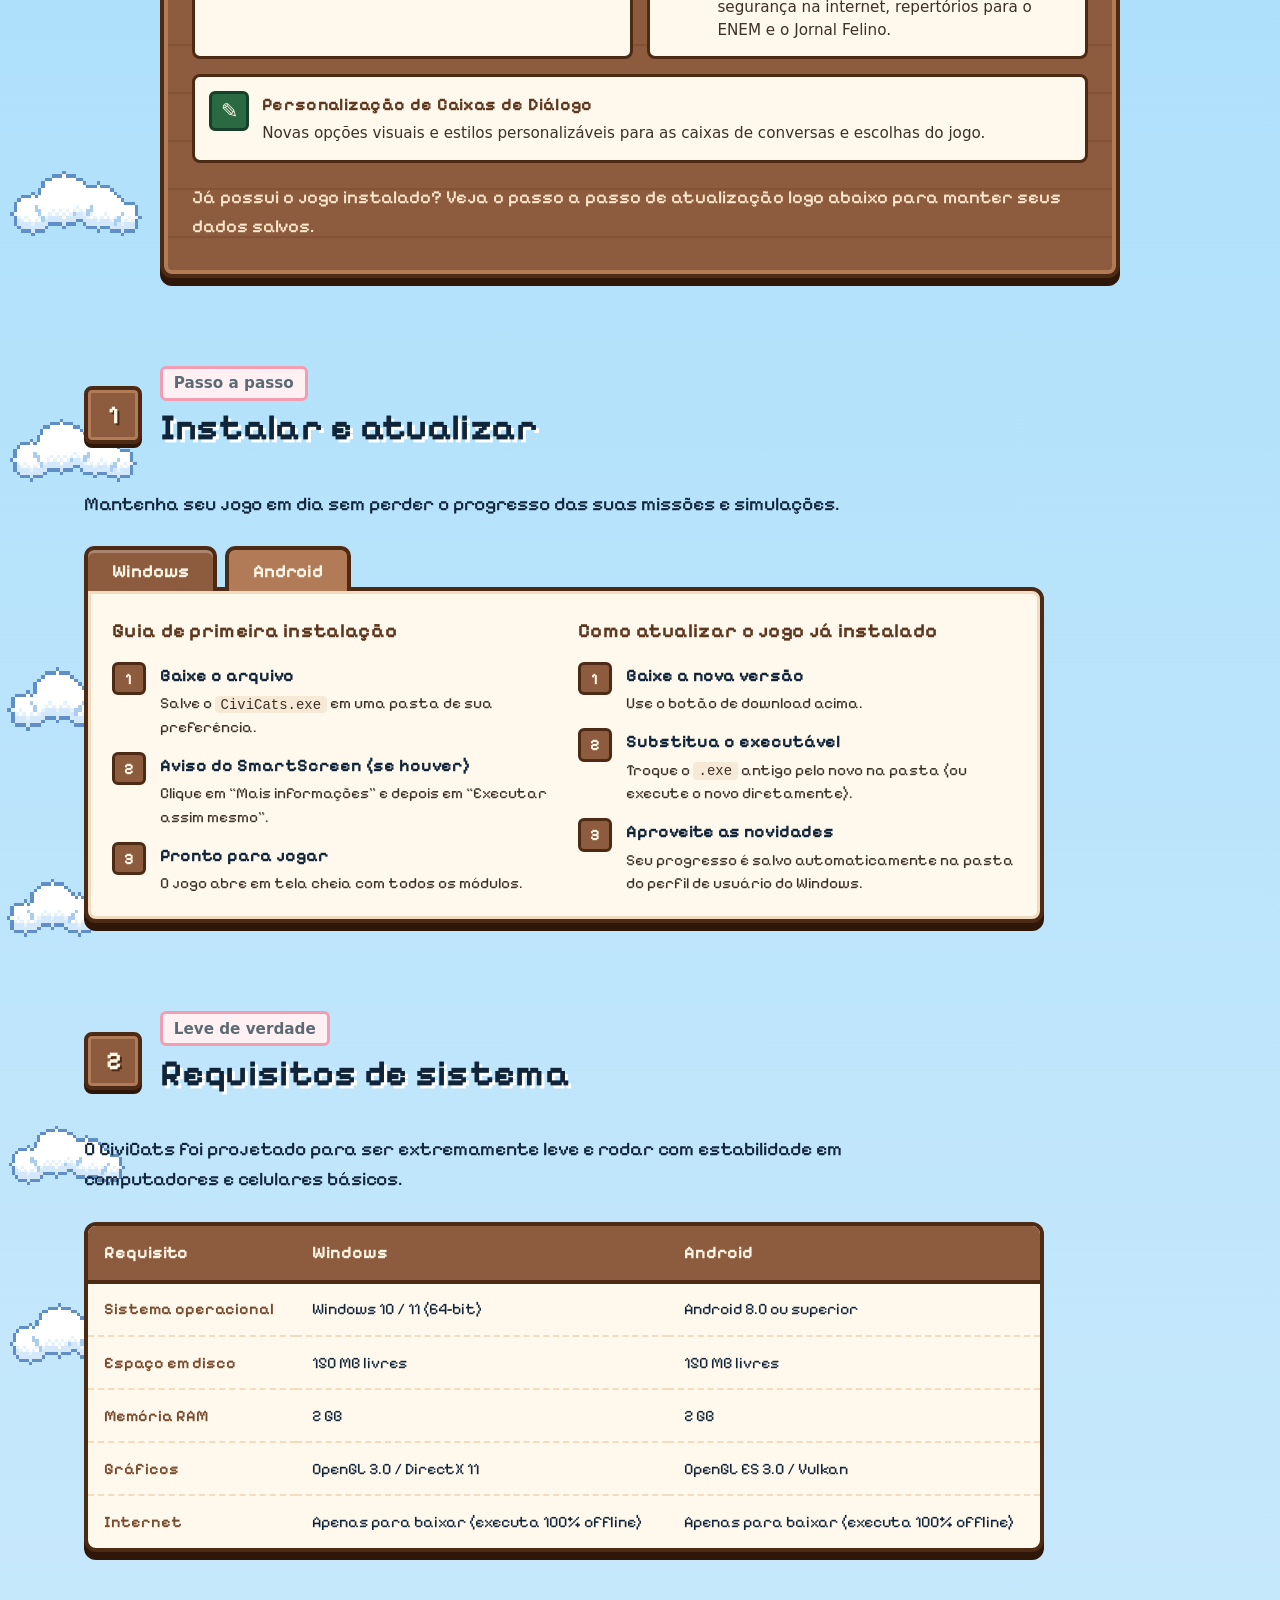
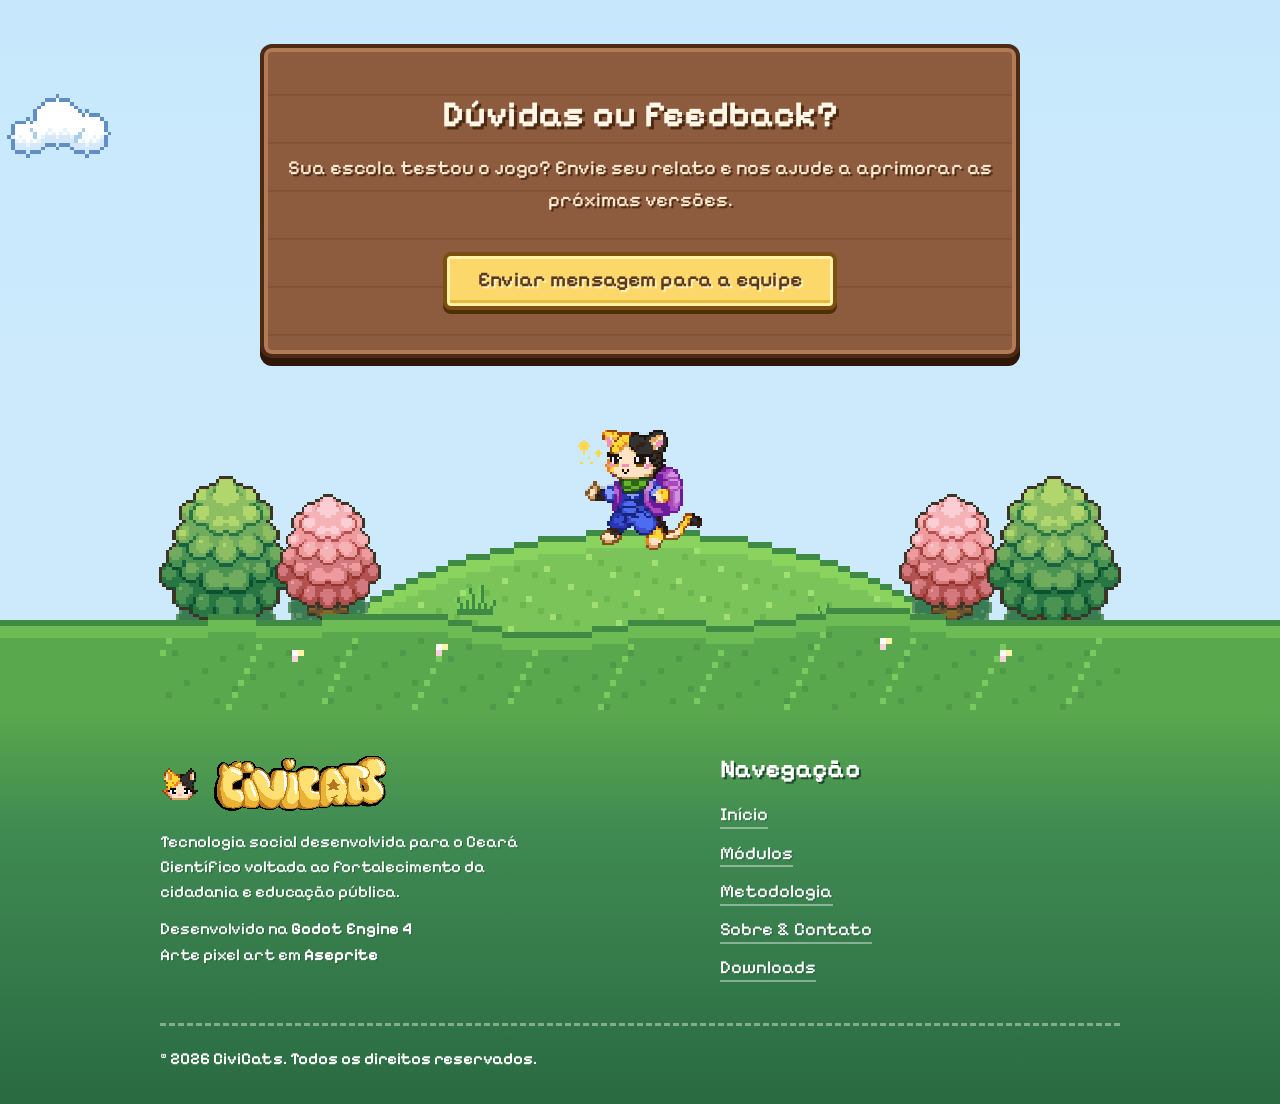
==== commit 12d30b12: "Downloads: nova página no tema pixel art com tamanhos reais da release 1.1.0 Tamanhos atualizados (C" ====
--- a/downloads.html
+++ b/downloads.html
@@ -3,54 +3,53 @@
 <head>
   <meta charset="UTF-8">
   <meta name="viewport" content="width=device-width, initial-scale=1.0">
-  <meta name="description" content="Baixe gratuitamente o jogo CiviCats para computadores Windows e celulares Android. Arquivos executáveis oficiais sem necessidade de internet.">
-  <meta name="theme-color" content="#b39ddb">
-
-  <title>CiviCats | Baixar o Jogo (Windows & Android)</title>
-
-  <!-- Favicon -->
-  <link rel="icon" type="image/png" href="assets/images/cat-avatar.png">
-
-  <!-- Google Fonts: Press Start 2P + Plus Jakarta Sans -->
+  <meta name="description" content="Baixe o CiviCats v1.1.0 para Windows (.exe, ~140 MB) ou Android (.apk, ~67 MB). Jogo 100% offline após o download.">
+  <meta name="theme-color" content="#7ecbf7">
+
+  <title>CiviCats | Downloads Oficiais</title>
+
+  <link rel="icon" type="image/png" href="assets/images/favicon.png">
+
   <link rel="preconnect" href="https://fonts.googleapis.com">
   <link rel="preconnect" href="https://fonts.gstatic.com" crossorigin>
-  <link href="https://fonts.googleapis.com/css2?family=Plus+Jakarta+Sans:wght@400;500;600;700;800&family=Press+Start+2P&display=swap" rel="stylesheet">
-
-  <!-- Estilos -->
+  <link href="https://fonts.googleapis.com/css2?family=Pixelify+Sans:wght@400;500;600;700&family=Plus+Jakarta+Sans:wght@400;500;600;700&display=swap" rel="stylesheet">
+
   <link rel="stylesheet" href="css/style.css">
+  <link rel="stylesheet" href="css/home.css">
+  <link rel="stylesheet" href="css/inner.css">
+  <link rel="stylesheet" href="css/downloads.css">
 </head>
-<body>
-
-  <!-- Acessibilidade -->
+<body class="home inner page-downloads">
   <a href="#conteudo-principal" class="skip-link">Pular para o conteúdo principal</a>
 
-  <!-- Cabeçalho -->
-  <header class="header">
-    <div class="container header-container">
-      <a href="index.html" class="brand" aria-label="CiviCats Página Inicial">
-        <img src="assets/images/cat-avatar.png" alt="Ícone do Gatinho CiviCats" class="brand-cat-icon">
-        <img src="assets/images/logo-civicats.png" alt="CiviCats" class="brand-logo-nav">
+  <header class="site-header">
+    <div class="site-header-bar">
+      <a href="index.html" class="site-brand" aria-label="CiviCats - Página Inicial">
+        <img src="assets/images/cat-avatar.png" alt="" class="site-brand-icon" width="40" height="32">
+        <img src="assets/images/logo-civicats.png" alt="CiviCats" class="site-brand-logo" width="1349" height="424">
       </a>
 
-      <button 
-        class="mobile-toggle" 
-        id="menu-toggle" 
-        aria-label="Abrir menu de navegação" 
-        aria-expanded="false" 
+      <!-- Botão Hamburguer Mobile -->
+      <button
+        class="menu-btn"
+        id="menu-toggle"
+        aria-label="Abrir menu de navegação"
+        aria-expanded="false"
         aria-controls="nav-menu"
       >
-        <span class="hamburger-bar"></span>
-        <span class="hamburger-bar"></span>
-        <span class="hamburger-bar"></span>
+        <span class="menu-bar"></span>
+        <span class="menu-bar"></span>
+        <span class="menu-bar"></span>
       </button>
 
-      <nav class="nav" id="nav-menu" aria-label="Navegação do site">
-        <ul class="nav-list">
-          <li><a href="index.html" class="nav-link">Início</a></li>
-          <li><a href="modulos.html" class="nav-link">Os Módulos</a></li>
-          <li><a href="metodologia.html" class="nav-link">Metodologia</a></li>
-          <li><a href="sobre.html" class="nav-link">Sobre & Contato</a></li>
-          <li><a href="downloads.html" class="btn btn-wood btn-nav-compact active" aria-current="page">Baixar</a></li>
+      <!-- Navegação Principal -->
+      <nav class="top-nav" id="nav-menu" aria-label="Navegação do site">
+        <ul class="top-nav-list">
+          <li><a href="index.html" class="top-nav-link">Início</a></li>
+          <li><a href="modulos.html" class="top-nav-link">Módulos</a></li>
+          <li><a href="metodologia.html" class="top-nav-link">Metodologia</a></li>
+          <li><a href="sobre.html" class="top-nav-link">Sobre &amp; Contato</a></li>
+          <li><a href="downloads.html" class="btn-pixel btn-pixel--sm" aria-current="page">Baixar</a></li>
         </ul>
       </nav>
     </div>
@@ -58,485 +57,228 @@
 
   <main id="conteudo-principal">
 
-    <!-- Cabeçalho da Página -->
+    <!-- Nuvens decorativas pelo céu da página inteira -->
+    <div class="page-sky" aria-hidden="true">
+      <img src="assets/images/home/cloud-a.svg" alt="" class="sky-cloud" style="--top:7%;  --w:150px; --dur:110s; --delay:-30s">
+      <img src="assets/images/home/cloud-b.svg" alt="" class="sky-cloud" style="--top:15%; --w:110px; --dur:150s; --delay:-110s">
+      <img src="assets/images/home/cloud-a.svg" alt="" class="sky-cloud" style="--top:27%; --w:130px; --dur:125s; --delay:-70s">
+      <img src="assets/images/home/cloud-b.svg" alt="" class="sky-cloud" style="--top:41%; --w:120px; --dur:140s; --delay:-20s">
+      <img src="assets/images/home/cloud-a.svg" alt="" class="sky-cloud" style="--top:55%; --w:140px; --dur:115s; --delay:-90s">
+      <img src="assets/images/home/cloud-b.svg" alt="" class="sky-cloud" style="--top:68%; --w:105px; --dur:160s; --delay:-50s">
+      <img src="assets/images/home/cloud-a.svg" alt="" class="sky-cloud" style="--top:80%; --w:135px; --dur:130s; --delay:-120s">
+      <img src="assets/images/home/cloud-b.svg" alt="" class="sky-cloud" style="--top:91%; --w:115px; --dur:145s; --delay:-10s">
+      <img src="assets/images/home/cloud-a.svg" alt="" class="sky-cloud" style="--top:12%; --w:125px; --dur:135s; --delay:-85s">
+      <img src="assets/images/home/cloud-b.svg" alt="" class="sky-cloud" style="--top:33%; --w:100px; --dur:155s; --delay:-40s">
+      <img src="assets/images/home/cloud-a.svg" alt="" class="sky-cloud" style="--top:48%; --w:145px; --dur:120s; --delay:-100s">
+      <img src="assets/images/home/cloud-b.svg" alt="" class="sky-cloud" style="--top:62%; --w:115px; --dur:148s; --delay:-65s">
+      <img src="assets/images/home/cloud-a.svg" alt="" class="sky-cloud" style="--top:75%; --w:128px; --dur:132s; --delay:-15s">
+    </div>
+
+    <div class="page-sections">
+
     <section class="page-header">
       <div class="container">
-        <span class="pixel-badge">Builds Estáveis • Versão 1.1.0</span>
+        <span class="pill-tag hero-badge">Builds estáveis &bull; Versão <span id="page-version">1.1.0</span></span>
         <h1 class="page-title">Downloads Oficiais</h1>
-        <p class="page-subtitle">
-          Escolha a versão compatível com seu dispositivo. O CiviCats roda 100% offline e não requer conexão com a internet após o download.
-        </p>
-      </div>
-    </section>
-
-    <!-- Bloco de Destaque: O Jogo Atualizou / Notas de Atualização Reais -->
-    <section class="section section-whats-new">
-      <div class="container">
-        <div class="card update-card reveal-item">
-          <div class="update-card-header">
-            <div class="update-badge-wrapper">
-              <svg class="update-title-icon" viewBox="0 0 24 24" fill="none" stroke="currentColor" stroke-width="2" stroke-linecap="round" stroke-linejoin="round" aria-hidden="true">
-                <polygon points="12 2 15.09 8.26 22 9.27 17 14.14 18.18 21.02 12 17.77 5.82 21.02 7 14.14 2 9.27 8.91 8.26 12 2"/>
-              </svg>
-              <span class="pixel-badge">Nova Atualização Disponível</span>
+        <p class="page-subtitle">Escolha a versão compatível com seu dispositivo. O CiviCats roda 100% offline e não requer conexão com a internet após o download.</p>
+        <p class="release-notice" id="release-notice" role="status" hidden></p>
+      </div>
+    </section>
+
+    <section class="section" aria-labelledby="dl-title">
+      <div class="container">
+        <h2 id="dl-title" class="sr-only">Escolha a sua plataforma</h2>
+        <div class="dl-grid">
+        <article class="card dl-card" id="card-windows" data-platform="Windows">
+          <span class="rec-tag" hidden>★ Recomendado para o seu dispositivo</span>
+          <p class="dl-kicker">Computadores &amp; Laptops</p>
+          <h3 class="dl-os">Windows</h3>
+          <p class="dl-sub">Build Standalone v1.1.0 (x64)</p>
+          <dl class="spec-list">
+            <div><dt>Arquivo</dt><dd><code>CiviCats.exe</code></dd></div>
+            <div><dt>Tamanho</dt><dd><span class="size-value" data-asset="exe" title="140.308.176 bytes">~140 MB</span></dd></div>
+            <div><dt>Sistema</dt><dd>Windows 10 / 11 (64-bit)</dd></div>
+            <div><dt>Instalação</dt><dd>Portátil (execução direta)</dd></div>
+          </dl>
+          <a href="https://github.com/MaryAylla/civicats-site/releases/download/1.1.0/CiviCats.exe" class="btn-pixel btn-pixel--lg download-btn" data-platform="Windows" download="CiviCats.exe">Baixar CiviCats.exe (v1.1.0)</a>
+          <button type="button" class="copy-link" data-url="https://github.com/MaryAylla/civicats-site/releases/download/1.1.0/CiviCats.exe">Copiar link de download</button>
+          <p class="dl-note">Basta salvar no computador e dar duplo clique para jogar.</p>
+        </article>
+        <article class="card dl-card" id="card-android" data-platform="Android">
+          <span class="rec-tag" hidden>★ Recomendado para o seu dispositivo</span>
+          <p class="dl-kicker">Smartphones &amp; Tablets</p>
+          <h3 class="dl-os">Android</h3>
+          <p class="dl-sub">Pacote APK v1.1.0</p>
+          <dl class="spec-list">
+            <div><dt>Arquivo</dt><dd><code>Civicats.apk</code></dd></div>
+            <div><dt>Tamanho</dt><dd><span class="size-value" data-asset="apk" title="67.341.693 bytes">~67 MB</span></dd></div>
+            <div><dt>Sistema</dt><dd>Android 8.0 (Oreo) ou superior</dd></div>
+            <div><dt>Instalação</dt><dd>Instalação direta de APK</dd></div>
+          </dl>
+          <a href="https://github.com/MaryAylla/civicats-site/releases/download/1.1.0/CiviCats.apk" class="btn-pixel btn-pixel--lg download-btn" data-platform="Android" download="Civicats.apk">Baixar Civicats.apk (v1.1.0)</a>
+          <button type="button" class="copy-link" data-url="https://github.com/MaryAylla/civicats-site/releases/download/1.1.0/CiviCats.apk">Copiar link de download</button>
+          <p class="dl-note">Permita a instalação de fontes desconhecidas no navegador.</p>
+        </article>
+        </div>
+        <p class="dl-foot">Tamanhos conferidos nos arquivos publicados no GitHub (versão 1.1.0, outubro de 2026).</p>
+      </div>
+    </section>
+
+    <section class="section" aria-labelledby="news-title">
+      <div class="container">
+        <div class="wood-panel news-panel">
+          <p class="eyebrow">Nova atualização disponível &bull; Outubro de 2026</p>
+          <h2 id="news-title" class="news-heading">O CiviCats atualizou para a v1.1.0</h2>
+          <p class="news-lead">Confira abaixo todas as implementações e melhorias adicionadas nesta versão:</p>
+          <ul class="news-list">
+          <li class="news-item">
+            <span class="news-icon" aria-hidden="true">♪</span>
+            <div><h3 class="news-title">Trilhas Sonoras (Soundtracks)</h3><p>Implementação completa de músicas temáticas imersivas para acompanhar a jornada dos gatinhos.</p></div>
+          </li>
+          <li class="news-item">
+            <span class="news-icon" aria-hidden="true">➤</span>
+            <div><h3 class="news-title">Skin para o Mouse</h3><p>Cursor personalizado com temática felina para interagir com o jogo com muito mais estilo.</p></div>
+          </li>
+          <li class="news-item">
+            <span class="news-icon" aria-hidden="true">⚑</span>
+            <div><h3 class="news-title">Expansão &ldquo;Atravessar a Rua&rdquo;</h3><p>Trecho do minijogo ampliado, trazendo novos desafios e dinâmicas de segurança viária.</p></div>
+          </li>
+          <li class="news-item">
+            <span class="news-icon" aria-hidden="true">▤</span>
+            <div><h3 class="news-title">Biblioteca do Módulo Jovem</h3><p>Acervo digital integrado com livros sobre os 3 R&rsquo;s da reciclagem, placas de trânsito, Libras, segurança na internet, repertórios para o ENEM e o Jornal Felino.</p></div>
+          </li>
+          <li class="news-item">
+            <span class="news-icon" aria-hidden="true">✎</span>
+            <div><h3 class="news-title">Personalização de Caixas de Diálogo</h3><p>Novas opções visuais e estilos personalizáveis para as caixas de conversas e escolhas do jogo.</p></div>
+          </li>
+          </ul>
+          <p class="news-foot">Já possui o jogo instalado? Veja o passo a passo de atualização logo abaixo para manter seus dados salvos.</p>
+        </div>
+      </div>
+    </section>
+
+    <section class="section" aria-labelledby="guide-title">
+      <div class="container">
+        <div class="section-head">
+          <span class="level-badge" aria-hidden="true">1</span>
+          <div>
+            <p class="eyebrow">Passo a passo</p>
+            <h2 id="guide-title" class="section-title-left">Instalar e atualizar</h2>
+          </div>
+        </div>
+        <p class="section-lead">Mantenha seu jogo em dia sem perder o progresso das suas missões e simulações.</p>
+
+        <div class="guide" id="install-guide">
+          <div class="guide-tabs" role="tablist" aria-label="Plataforma do guia">
+            <button type="button" role="tab" id="tab-win" class="guide-tab is-active" aria-selected="true" aria-controls="panel-win" data-platform="Windows">Windows</button>
+            <button type="button" role="tab" id="tab-and" class="guide-tab" aria-selected="false" aria-controls="panel-and" tabindex="-1" data-platform="Android">Android</button>
+          </div>
+
+          <div class="guide-panel" role="tabpanel" id="panel-win" aria-labelledby="tab-win">
+            <div class="guide-cols">
+              <div><h3 class="guide-h">Guia de primeira instalação</h3><ol class="step-list"><li><strong>Baixe o arquivo</strong><span>Salve o <code>CiviCats.exe</code> em uma pasta de sua preferência.</span></li><li><strong>Aviso do SmartScreen (se houver)</strong><span>Clique em &ldquo;Mais informações&rdquo; e depois em &ldquo;Executar assim mesmo&rdquo;.</span></li><li><strong>Pronto para jogar</strong><span>O jogo abre em tela cheia com todos os módulos.</span></li></ol></div>
+              <div><h3 class="guide-h">Como atualizar o jogo já instalado</h3><ol class="step-list"><li><strong>Baixe a nova versão</strong><span>Use o botão de download acima.</span></li><li><strong>Substitua o executável</strong><span>Troque o <code>.exe</code> antigo pelo novo na pasta (ou execute o novo diretamente).</span></li><li><strong>Aproveite as novidades</strong><span>Seu progresso é salvo automaticamente na pasta do perfil de usuário do Windows.</span></li></ol></div>
             </div>
-            <span class="update-date">Outubro de 2026</span>
-          </div>
-
-          <h2 class="update-heading">O CiviCats atualizou para a v1.1.0</h2>
-          <p class="update-intro">Confira abaixo todas as implementações e melhorias adicionadas nesta versão:</p>
-
-          <div class="update-features-grid">
-            <div class="feature-item">
-              <div class="feature-icon-box" aria-hidden="true">
-                <svg viewBox="0 0 24 24" fill="none" stroke="currentColor" stroke-width="2" stroke-linecap="round" stroke-linejoin="round">
-                  <path d="M9 18V5l12-2v13"/>
-                  <circle cx="6" cy="18" r="3"/>
-                  <circle cx="18" cy="16" r="3"/>
-                </svg>
-              </div>
-              <div>
-                <strong>Trilhas Sonoras (Soundtracks):</strong>
-                <p>Implementação completa de músicas temáticas imersivas para acompanhar a jornada dos gatinhos.</p>
-              </div>
+          </div>
+          <div class="guide-panel" role="tabpanel" id="panel-and" aria-labelledby="tab-and" hidden>
+            <div class="guide-cols">
+              <div><h3 class="guide-h">Guia de primeira instalação</h3><ol class="step-list"><li><strong>Baixe o arquivo</strong><span>Toque em baixar e aguarde o <code>.apk</code> terminar de transferir.</span></li><li><strong>Permita fontes desconhecidas</strong><span>Autorize a instalação de fontes desconhecidas no navegador, se o Android pedir.</span></li><li><strong>Instalação concluída</strong><span>Abra o arquivo baixado e toque em &ldquo;Instalar&rdquo;.</span></li></ol></div>
+              <div><h3 class="guide-h">Como atualizar o jogo já instalado</h3><ol class="step-list"><li><strong>Baixe o APK atualizado</strong><span>Use o botão de download acima.</span></li><li><strong>Instale por cima do antigo</strong><span>Abra o novo arquivo, sem desinstalar o jogo.</span></li><li><strong>Confirme a atualização</strong><span>Toque em &ldquo;Atualizar&rdquo;. Nada de apagar dados: o progresso é mantido.</span></li></ol></div>
             </div>
-
-            <div class="feature-item">
-              <div class="feature-icon-box" aria-hidden="true">
-                <svg viewBox="0 0 24 24" fill="none" stroke="currentColor" stroke-width="2" stroke-linecap="round" stroke-linejoin="round">
-                  <path d="M3 3l7.07 16.97 2.51-7.39 7.39-2.51L3 3z"/>
-                  <path d="M13 13l6 6"/>
-                </svg>
-              </div>
-              <div>
-                <strong>Skin para o Mouse:</strong>
-                <p>Cursor personalizado com temática felina para interagir com o jogo com muito mais estilo.</p>
-              </div>
-            </div>
-
-            <div class="feature-item">
-              <div class="feature-icon-box" aria-hidden="true">
-                <svg viewBox="0 0 24 24" fill="none" stroke="currentColor" stroke-width="2" stroke-linecap="round" stroke-linejoin="round">
-                  <rect x="2" y="5" width="20" height="14" rx="2"/>
-                  <line x1="2" y1="10" x2="22" y2="10"/>
-                </svg>
-              </div>
-              <div>
-                <strong>Expansão "Atravessar a Rua":</strong>
-                <p>Trecho do minijogo ampliado, trazendo novos desafios e dinâmicas de segurança viária.</p>
-              </div>
-            </div>
-
-            <div class="feature-item">
-              <div class="feature-icon-box" aria-hidden="true">
-                <svg viewBox="0 0 24 24" fill="none" stroke="currentColor" stroke-width="2" stroke-linecap="round" stroke-linejoin="round">
-                  <path d="M4 19.5A2.5 2.5 0 0 1 6.5 17H20"/>
-                  <path d="M6.5 2H20v20H6.5A2.5 2.5 0 0 1 4 19.5v-15A2.5 2.5 0 0 1 6.5 2z"/>
-                </svg>
-              </div>
-              <div>
-                <strong>Biblioteca do Módulo Jovem:</strong>
-                <p>Acervo digital integrado com livros sobre os 3 R's da reciclagem, placas de trânsito, Libras, segurança na internet, repertórios para o ENEM e o Jornal Felino.</p>
-              </div>
-            </div>
-
-            <div class="feature-item">
-              <div class="feature-icon-box" aria-hidden="true">
-                <svg viewBox="0 0 24 24" fill="none" stroke="currentColor" stroke-width="2" stroke-linecap="round" stroke-linejoin="round">
-                  <path d="M21 15a2 2 0 0 1-2 2H7l-4 4V5a2 2 0 0 1 2-2h14a2 2 0 0 1 2 2z"/>
-                </svg>
-              </div>
-              <div>
-                <strong>Personalização de Caixas de Diálogo:</strong>
-                <p>Novas opções visuais e estilos personalizáveis para as caixas de conversas e escolhas do jogo.</p>
-              </div>
-            </div>
-          </div>
-
-          <div class="update-card-footer">
-            <svg class="info-icon-svg" viewBox="0 0 24 24" fill="none" stroke="currentColor" stroke-width="2" stroke-linecap="round" stroke-linejoin="round" aria-hidden="true">
-              <circle cx="12" cy="12" r="10"/>
-              <line x1="12" y1="16" x2="12" y2="12"/>
-              <line x1="12" y1="8" x2="12.01" y2="8"/>
-            </svg>
-            <span>Já possui o jogo instalado? Veja o passo a passo de atualização logo abaixo para manter seus dados salvos.</span>
-          </div>
-        </div>
-      </div>
-    </section>
-
-    <!-- Cards Principais de Download -->
-    <section class="section section-downloads-main">
-      <div class="container">
-        
-        <div class="download-grid">
-          
-          <!-- Card 1: Windows -->
-          <article class="card download-card reveal-item" id="card-windows" data-delay="100">
-            <div>
-              <div class="platform-header">
-                <div class="platform-icon-box" aria-hidden="true">
-                  <svg class="platform-svg" viewBox="0 0 24 24" fill="currentColor">
-                    <path d="M0 3.449L9.75 2.1v9.451H0m10.949-9.602L24 0v11.401H10.949M0 12.6h9.75v9.451L0 20.699M10.949 12.6H24V24l-12.901-1.799"/>
-                  </svg>
-                </div>
-                <div>
-                  <span class="platform-type-tag">Computadores & Laptops</span>
-                  <h2 class="platform-name">Windows</h2>
-                  <span class="platform-version-sub">Build Standalone v1.1.0 (x64)</span>
-                </div>
-              </div>
-
-              <ul class="specs-list">
-                <li>
-                  <span class="spec-label">Arquivo:</span>
-                  <span class="spec-value"><code>CiviCats.exe</code></span>
-                </li>
-                <li>
-                  <span class="spec-label">Tamanho:</span>
-                  <span class="spec-value">~108 MB</span>
-                </li>
-                <li>
-                  <span class="spec-label">Sistema:</span>
-                  <span class="spec-value">Windows 10 / 11 (64-bit)</span>
-                </li>
-                <li>
-                  <span class="spec-label">Instalação:</span>
-                  <span class="spec-value">Portátil (Execução Direta)</span>
-                </li>
-              </ul>
-            </div>
-
-            <div class="download-action-wrap">
-              <a 
-                href="https://github.com/MaryAylla/civicats/releases/download/v1.1.0/CiviCats.exe"
-                download="CiviCats.exe" 
-                class="btn btn-primary btn-block download-btn"
-                data-platform="Windows"
-              >
-                <svg class="btn-icon-svg" viewBox="0 0 24 24" fill="none" stroke="currentColor" stroke-width="2" stroke-linecap="round" stroke-linejoin="round" aria-hidden="true">
-                  <path d="M21 15v4a2 2 0 0 1-2 2H5a2 2 0 0 1-2-2v-4"/>
-                  <polyline points="7 10 12 15 17 10"/>
-                  <line x1="12" y1="15" x2="12" y2="3"/>
-                </svg>
-                <span>Baixar CiviCats.exe (v1.1.0)</span>
-              </a>
-              <p class="quick-instruction-text">Basta salvar no computador e dar duplo clique para jogar.</p>
-            </div>
-          </article>
-
-          <!-- Card 2: Android -->
-          <article class="card download-card reveal-item" id="card-android" data-delay="200">
-            <div>
-              <div class="platform-header">
-                <div class="platform-icon-box" aria-hidden="true">
-                  <svg class="platform-svg" viewBox="0 0 24 24" fill="currentColor">
-                    <path d="M17.523 15.3414c-.5511 0-.9993-.4486-.9993-.9997s.4482-.9993.9993-.9993c.551 0 .9993.4482.9993.9993.0001.5511-.4482.9997-.9993.9997m-11.046 0c-.5511 0-.9993-.4486-.9993-.9997s.4482-.9993.9993-.9993c.5511 0 .9993.4482.9993.9993 0 .5511-.4482.9997-.9993.9997m11.4045-6.02l1.9973-3.4592a.416.416 0 00-.1521-.5676.416.416 0 00-.5676.1521l-2.0223 3.503C15.5902 8.411 13.856 8.125 12 8.125c-1.856 0-3.5902.286-5.1368.8247L4.8409 5.4467a.4161.4161 0 00-.5677-.1521.4157.4157 0 00-.1521.5676l1.9973 3.4592C2.6889 11.1867.3432 14.6589 0 18.761h24c-.3432-4.1021-2.6889-7.5743-6.1185-9.4396"/>
-                  </svg>
-                </div>
-                <div>
-                  <span class="platform-type-tag">Smartphones & Tablets</span>
-                  <h2 class="platform-name">Android</h2>
-                  <span class="platform-version-sub">Pacote APK v1.1.0</span>
-                </div>
-              </div>
-
-              <ul class="specs-list">
-                <li>
-                  <span class="spec-label">Arquivo:</span>
-                  <span class="spec-value"><code>Civicats.apk</code></span>
-                </li>
-                <li>
-                  <span class="spec-label">Tamanho:</span>
-                  <span class="spec-value">~38 MB</span>
-                </li>
-                <li>
-                  <span class="spec-label">Sistema:</span>
-                  <span class="spec-value">Android 8.0 (Oreo) ou superior</span>
-                </li>
-                <li>
-                  <span class="spec-label">Instalação:</span>
-                  <span class="spec-value">Instalação Direta de APK</span>
-                </li>
-              </ul>
-            </div>
-
-            <div class="download-action-wrap">
-              <a 
-                href="https://github.com/MaryAylla/civicats/releases/download/v1.1.0/CiviCats.apk"
-                download="Civicats.apk" 
-                class="btn btn-primary btn-block download-btn"
-                data-platform="Android"
-              >
-                <svg class="btn-icon-svg" viewBox="0 0 24 24" fill="none" stroke="currentColor" stroke-width="2" stroke-linecap="round" stroke-linejoin="round" aria-hidden="true">
-                  <path d="M21 15v4a2 2 0 0 1-2 2H5a2 2 0 0 1-2-2v-4"/>
-                  <polyline points="7 10 12 15 17 10"/>
-                  <line x1="12" y1="15" x2="12" y2="3"/>
-                </svg>
-                <span>Baixar Civicats.apk (v1.1.0)</span>
-              </a>
-              <p class="quick-instruction-text">Permita a instalação de fontes desconhecidas no navegador.</p>
-            </div>
-          </article>
-
-        </div>
-
-      </div>
-    </section>
-
-    <!-- Como Atualizar o Jogo Já Instalado -->
-    <section class="section section-update-guide">
-      <div class="container">
-        <div class="section-header reveal-item">
-          <h2 class="section-title">Como Atualizar o Jogo Já Instalado</h2>
-          <p class="section-desc">Mantenha seu jogo em dia sem perder o progresso das suas missões e simulações.</p>
-        </div>
-
-        <div class="grid grid-2">
-          
-          <!-- Atualização no PC -->
-          <article class="card instruction-card reveal-item" data-delay="100">
-            <div class="instruction-card-header">
-              <span class="instruction-platform-tag">Atualização Windows</span>
-              <h3 class="instruction-title">Atualizando no Computador</h3>
-            </div>
-
-            <ol class="step-list">
-              <li class="step-item">
-                <span class="step-index">1</span>
-                <div>
-                  <strong>Baixe a nova versão:</strong>
-                  <p>Clique no botão de download da versão mais recente do <code>CiviCats.exe</code>.</p>
-                </div>
-              </li>
-              <li class="step-item">
-                <span class="step-index">2</span>
-                <div>
-                  <strong>Substitua o executável:</strong>
-                  <p>Substitua o arquivo <code>.exe</code> antigo pelo novo na pasta onde você guardou o jogo (ou execute o novo diretamente).</p>
-                </div>
-              </li>
-              <li class="step-item">
-                <span class="step-index">3</span>
-                <div>
-                  <strong>Aproveite as novidades:</strong>
-                  <p>Seus dados de progresso continuarão salvos automaticamente na pasta do seu perfil de usuário do Windows.</p>
-                </div>
-              </li>
-            </ol>
-          </article>
-
-          <!-- Atualização no Android -->
-          <article class="card instruction-card reveal-item" data-delay="200">
-            <div class="instruction-card-header">
-              <span class="instruction-platform-tag">Atualização Android</span>
-              <h3 class="instruction-title">Atualizando no Celular</h3>
-            </div>
-
-            <ol class="step-list">
-              <li class="step-item">
-                <span class="step-index">1</span>
-                <div>
-                  <strong>Baixe o APK atualizado:</strong>
-                  <p>Baixe a versão mais recente do arquivo <code>Civicats.apk</code> pelo celular.</p>
-                </div>
-              </li>
-              <li class="step-item">
-                <span class="step-index">2</span>
-                <div>
-                  <strong>Instale por cima do antigo:</strong>
-                  <p>Toque no arquivo baixado. O Android identificará a versão e perguntará se deseja instalar a atualização.</p>
-                </div>
-              </li>
-              <li class="step-item">
-                <span class="step-index">3</span>
-                <div>
-                  <strong>Confirme a atualização:</strong>
-                  <p>Toque em <em>"Atualizar"</em>. O aplicativo será atualizado sem desinstalar ou apagar seu progresso anterior.</p>
-                </div>
-              </li>
-            </ol>
-          </article>
-
-        </div>
-      </div>
-    </section>
-
-    <!-- Tabela Semântica de Requisitos de Sistema -->
-    <section class="section section-specs">
-      <div class="container">
-        
-        <div class="section-header reveal-item">
-          <h2 class="section-title">Requisitos de Sistema</h2>
-          <p class="section-desc">O CiviCats foi projetado para ser extremamente leve e rodar com estabilidade em computadores e celulares básicos.</p>
-        </div>
-
-        <div class="table-responsive-box reveal-item" data-delay="150">
-          <table class="specs-table">
-            <thead>
-              <tr>
-                <th scope="col">Especificação</th>
-                <th scope="col">Versão Windows (PC)</th>
-                <th scope="col">Versão Android (Mobile)</th>
-              </tr>
-            </thead>
+          </div>
+        </div>
+      </div>
+    </section>
+
+    <section class="section" aria-labelledby="req-title">
+      <div class="container">
+        <div class="section-head">
+          <span class="level-badge" aria-hidden="true">2</span>
+          <div>
+            <p class="eyebrow">Leve de verdade</p>
+            <h2 id="req-title" class="section-title-left">Requisitos de sistema</h2>
+          </div>
+        </div>
+        <p class="section-lead">O CiviCats foi projetado para ser extremamente leve e rodar com estabilidade em computadores e celulares básicos.</p>
+        <div class="req-wrap">
+          <table class="req-table">
+            <caption class="sr-only">Requisitos mínimos por plataforma</caption>
+            <thead><tr><th scope="col">Requisito</th><th scope="col">Windows</th><th scope="col">Android</th></tr></thead>
             <tbody>
-              <tr>
-                <th scope="row">Sistema Operacional</th>
-                <td>Windows 10 / 11 (64-bit)</td>
-                <td>Android 8.0 ou superior</td>
-              </tr>
-              <tr>
-                <th scope="row">Espaço em Disco / Memória</th>
-                <td>110 MB livres</td>
-                <td>50 MB livres</td>
-              </tr>
-              <tr>
-                <th scope="row">Memória RAM Mínima</th>
-                <td>2 GB RAM</td>
-                <td>2 GB RAM</td>
-              </tr>
-              <tr>
-                <th scope="row">Processamento Gráfico</th>
-                <td>Suporte a OpenGL 3.0 / DirectX 11</td>
-                <td>Suporte a OpenGL ES 3.0 / Vulkan</td>
-              </tr>
-              <tr>
-                <th scope="row">Conexão com a Internet</th>
-                <td>Apenas para baixar (Executa 100% offline)</td>
-                <td>Apenas para baixar (Executa 100% offline)</td>
-              </tr>
+              <tr><th scope="row">Sistema operacional</th><td>Windows 10 / 11 (64-bit)</td><td>Android 8.0 ou superior</td></tr>
+              <tr><th scope="row">Espaço em disco</th><td>150 MB livres</td><td>150 MB livres</td></tr>
+              <tr><th scope="row">Memória RAM</th><td>2 GB</td><td>2 GB</td></tr>
+              <tr><th scope="row">Gráficos</th><td>OpenGL 3.0 / DirectX 11</td><td>OpenGL ES 3.0 / Vulkan</td></tr>
+              <tr><th scope="row">Internet</th><td>Apenas para baixar (executa 100% offline)</td><td>Apenas para baixar (executa 100% offline)</td></tr>
             </tbody>
           </table>
         </div>
-
-      </div>
-    </section>
-
-    <!-- Instruções Passo a Passo de Instalação do Zero -->
-    <section class="section section-instructions">
-      <div class="container">
-        
-        <div class="section-header reveal-item">
-          <h2 class="section-title">Guia de Primeira Instalação</h2>
-          <p class="section-desc">Instruções simples para quem está jogando o CiviCats pela primeira vez.</p>
-        </div>
-
-        <div class="grid grid-2">
-          
-          <!-- Passo a passo Windows -->
-          <article class="card instruction-card reveal-item" data-delay="100">
-            <div class="instruction-card-header">
-              <span class="instruction-platform-tag">Guia Windows</span>
-              <h3 class="instruction-title">Como jogar no Computador</h3>
-            </div>
-
-            <ol class="step-list">
-              <li class="step-item">
-                <span class="step-index">1</span>
-                <div>
-                  <strong>Baixe o arquivo:</strong>
-                  <p>Clique no botão <code>Baixar CiviCats.exe</code> e salve o arquivo em uma pasta de sua preferência (ex: Área de Trabalho ou Documentos).</p>
-                </div>
-              </li>
-              <li class="step-item">
-                <span class="step-index">2</span>
-                <div>
-                  <strong>Aviso do SmartScreen (se houver):</strong>
-                  <p>Por ser um executável acadêmico independente, o Windows pode exibir uma tela informativa. Clique em <em>"Mais informações"</em> e depois em <em>"Executar assim mesmo"</em>.</p>
-                </div>
-              </li>
-              <li class="step-item">
-                <span class="step-index">3</span>
-                <div>
-                  <strong>Pronto para jogar:</strong>
-                  <p>O jogo abrirá diretamente em tela cheia com todos os módulos disponíveis.</p>
-                </div>
-              </li>
-            </ol>
-          </article>
-
-          <!-- Passo a passo Android -->
-          <article class="card instruction-card reveal-item" data-delay="200">
-            <div class="instruction-card-header">
-              <span class="instruction-platform-tag">Guia Android</span>
-              <h3 class="instruction-title">Como instalar no Celular</h3>
-            </div>
-
-            <ol class="step-list">
-              <li class="step-item">
-                <span class="step-index">1</span>
-                <div>
-                  <strong>Baixe o arquivo:</strong>
-                  <p>Clique no botão <code>Baixar Civicats.apk</code> diretamente pelo navegador do seu celular.</p>
-                </div>
-              </li>
-              <li class="step-item">
-                <span class="step-index">2</span>
-                <div>
-                  <strong>Permitir fontes desconhecidas:</strong>
-                  <p>Ao abrir o arquivo baixado, autorize o navegador a instalar aplicativos deste desenvolvedor caso o sistema solicite.</p>
-                </div>
-              </li>
-              <li class="step-item">
-                <span class="step-index">3</span>
-                <div>
-                  <strong>Instalação concluída:</strong>
-                  <p>Toque em <em>"Instalar"</em> e o ícone do CiviCats aparecerá no menu de aplicativos do seu celular.</p>
-                </div>
-              </li>
-            </ol>
-          </article>
-
-        </div>
-
-      </div>
-    </section>
-
-    <!-- Banner Final -->
-    <section class="cta-banner reveal-item">
+      </div>
+    </section>
+
+    <section class="cta-banner" aria-labelledby="cta-title">
       <div class="container cta-banner-container">
-        <h2 class="cta-banner-title">Dúvidas ou Feedback?</h2>
-        <p class="cta-banner-desc">Sua escola testou o jogo? Envie seu relato e nos ajude a aprimorar as próximas versões.</p>
-        <a href="sobre.html#contact-form" class="btn btn-wood btn-lg">
-          Enviar Mensagem para a Equipe
+        <div>
+          <h2 id="cta-title" class="cta-banner-title">Dúvidas ou feedback?</h2>
+          <p class="cta-banner-desc">Sua escola testou o jogo? Envie seu relato e nos ajude a aprimorar as próximas versões.</p>
+          <a href="sobre.html#contato" class="btn-pixel btn-pixel--lg btn-pixel--sun">Enviar mensagem para a equipe</a>
+        </div>
+      </div>
+    </section>
+
+    </div>
+  </main>
+
+  <!-- Rodapé: único lugar com grama (colinas, árvores e o gatinho pulando) -->
+  <footer class="site-footer">
+    <div class="meadow-wrap" aria-hidden="true">
+    <div class="meadow">
+      <img src="assets/images/home/hills.svg" alt="" class="meadow-hills">
+
+      <!-- Árvores (sprites enviados): uma dupla de cada lado da elevação -->
+      <img src="assets/images/home/tree-green.png" alt="" class="tree" style="--x:11;  --w:14; --b:13">
+      <img src="assets/images/home/tree-pink.png"  alt="" class="tree" style="--x:28;  --w:11; --b:17.5">
+      <img src="assets/images/home/tree-pink.png"  alt="" class="tree" style="--x:132; --w:11; --b:17.5">
+      <img src="assets/images/home/tree-green.png" alt="" class="tree" style="--x:149; --w:14; --b:13">
+
+      <img src="assets/images/home/tuft.svg" alt="" class="tuft" style="--x:52;  --w:5; --b:22">
+      <img src="assets/images/home/tuft.svg" alt="" class="tuft" style="--x:110; --w:4; --b:19">
+
+      <!-- Mascote sentado no topo da elevação (sprite do gatinho) -->
+      <img src="assets/images/home/cat-sit.png" alt="" class="meadow-cat">
+
+      <img src="assets/images/home/hills-front.svg" alt="" class="meadow-front">
+    </div>
+      </div>
+
+    <div class="footer-body">
+    <div class="site-footer-grid">
+      <div class="footer-col footer-about">
+        <a href="index.html" class="site-brand site-brand--light" aria-label="CiviCats - Página Inicial">
+          <img src="assets/images/cat-avatar.png" alt="" class="site-brand-icon" width="40" height="32">
+          <img src="assets/images/logo-civicats.png" alt="CiviCats" class="site-brand-logo" width="1349" height="424">
         </a>
-      </div>
-    </section>
-
-  </main>
-
-  <!-- Rodapé Institucional -->
-  <footer class="footer">
-    <div class="container footer-grid">
-      <div class="footer-info">
-        <div class="brand">
-          <img src="assets/images/cat-avatar.png" alt="Ícone do Gatinho" class="brand-cat-icon">
-          <img src="assets/images/logo-civicats.png" alt="CiviCats" class="brand-logo-nav">
-        </div>
-        <p class="footer-desc">Projeto desenvolvido no âmbito do Ceará Científico para fomento do letramento democrático e tecnologia social pública.</p>
-      </div>
-
-      <div class="footer-links">
-        <h3 class="footer-heading">Navegação</h3>
+        <p class="footer-text">Tecnologia social desenvolvida para o Ceará Científico voltada ao fortalecimento da cidadania e educação pública.</p>
+        <p class="footer-text footer-credits">Desenvolvido na <strong>Godot Engine 4</strong><br>Arte pixel art em <strong>Aseprite</strong></p>
+      </div>
+
+      <nav class="footer-col footer-nav" aria-label="Navegação do rodapé">
+        <h2 class="footer-heading">Navegação</h2>
         <ul>
           <li><a href="index.html">Início</a></li>
-          <li><a href="modulos.html">Os Módulos</a></li>
+          <li><a href="modulos.html">Módulos</a></li>
           <li><a href="metodologia.html">Metodologia</a></li>
-          <li><a href="sobre.html">Sobre & Contato</a></li>
+          <li><a href="sobre.html">Sobre &amp; Contato</a></li>
           <li><a href="downloads.html">Downloads</a></li>
         </ul>
-      </div>
-
-      <div class="footer-legal">
-        <h3 class="footer-heading">Engenharia</h3>
-        <p>Desenvolvido na <strong>Godot Engine 4</strong></p>
-        <p>Arte Pixel Art em <strong>Aseprite</strong></p>
-        <p class="footer-copy">&copy; 2026 CiviCats. Todos os direitos reservados.</p>
-      </div>
+      </nav>
+    </div>
+
+    <p class="footer-copy">&copy; 2026 CiviCats. Todos os direitos reservados.</p>
     </div>
   </footer>
 
   <script src="js/main.js"></script>
+  <script src="js/downloads.js"></script>
 </body>
-</html>+</html>
--- a/css/home.css
+++ b/css/home.css
@@ -0,0 +1,662 @@
+/* ==========================================================================
+   CiviCats - Nova Home (visual pixel art: nuvens, céu, colinas e gramado)
+   Carregado DEPOIS de style.css e usado apenas em index.html.
+   Tudo aqui é escopado em body.home ou em classes novas, então as outras
+   páginas não são afetadas.
+   ========================================================================== */
+
+body.home {
+  --px-font: 'Pixelify Sans', 'Press Start 2P', system-ui, sans-serif;
+  --ink: #10243a;                 /* texto principal sobre o céu */
+  --wood: #8d5b3d;
+  --wood-light: #b17b58;
+  --wood-dark: #4d2a13;
+  --wood-shadow: #2e1608;
+  --cream: #fff8ec;
+  --cream-edge: #f2dcc0;
+  --meadow: #5aa84e;              /* mesma cor da base de hills.svg */
+  --meadow-deep: #3f8a52;
+  --forest: #2a6a42;
+  background-color: #cdeafc;
+  font-family: var(--px-font);
+  font-variant-ligatures: none;          /* evita o 'fi' esquisito da Pixelify Sans */
+  font-feature-settings: 'liga' 0, 'clig' 0;
+}
+
+/* ==========================================================================
+   Botão pixel de madeira
+   ========================================================================== */
+.btn-pixel {
+  display: inline-flex;
+  align-items: center;
+  justify-content: center;
+  font-family: var(--px-font);
+  font-weight: 600;
+  font-size: 1.2rem;
+  line-height: 1.1;
+  letter-spacing: 0.3px;
+  color: #f9e3d0;
+  text-decoration: none;
+  text-shadow: 2px 2px 0 var(--wood-dark);
+  background-color: var(--wood);
+  border: 4px solid var(--wood-dark);
+  border-radius: 8px;
+  padding: 0.7rem 1.5rem;
+  box-shadow:
+    inset 0 0 0 3px var(--wood-light),
+    inset 0 -6px 0 #7a4a2d,
+    0 4px 0 var(--wood-shadow);
+  cursor: pointer;
+  transition: transform 0.12s steps(2), box-shadow 0.12s steps(2), filter 0.12s;
+}
+
+.btn-pixel:hover {
+  transform: translateY(-2px);
+  filter: brightness(1.1);
+  box-shadow:
+    inset 0 0 0 3px var(--wood-light),
+    inset 0 -6px 0 #7a4a2d,
+    0 6px 0 var(--wood-shadow);
+}
+
+.btn-pixel:active {
+  transform: translateY(3px);
+  box-shadow:
+    inset 0 0 0 3px var(--wood-light),
+    inset 0 -6px 0 #7a4a2d,
+    0 1px 0 var(--wood-shadow);
+}
+
+.btn-pixel--sm { font-size: 1.05rem; padding: 0.4rem 1.1rem; }
+.btn-pixel--lg { font-size: 1.3rem; padding: 0.85rem 1.9rem; }
+
+.btn-pixel--sun {
+  color: #5d361d;
+  text-shadow: 2px 2px 0 #fff3bf;
+  background-color: #fbd869;
+  border-color: #7a4f12;
+  box-shadow:
+    inset 0 0 0 3px #fff0a8,
+    inset 0 -6px 0 #e9b93c,
+    0 4px 0 #4d2f08;
+}
+
+.btn-pixel--sun:hover {
+  box-shadow:
+    inset 0 0 0 3px #fff0a8,
+    inset 0 -6px 0 #e9b93c,
+    0 6px 0 #4d2f08;
+}
+
+/* ==========================================================================
+   Navbar branca com nuvens pendendo
+   ========================================================================== */
+.site-header {
+  position: sticky;
+  top: 0;
+  z-index: 100;
+  background: #ffffff;
+}
+
+.site-header::after {
+  content: '';
+  position: absolute;
+  left: 0;
+  right: 0;
+  top: 100%;
+  height: 84px;
+  z-index: 1;
+  pointer-events: none;
+  background: url('../assets/images/home/cloud-strip.svg') repeat-x 0 0 / 432px 84px;
+  image-rendering: pixelated;
+}
+
+.site-header-bar {
+  display: flex;
+  align-items: center;
+  justify-content: space-between;
+  gap: 1rem;
+  max-width: 1200px;
+  height: 4rem;
+  margin-inline: auto;
+  padding-inline: clamp(1rem, 3vw, 2rem);
+}
+
+.site-brand {
+  display: inline-flex;
+  align-items: center;
+  gap: 0.6rem;
+  text-decoration: none;
+  color: var(--ink);
+}
+
+.site-brand-icon {
+  height: 32px;
+  width: auto;
+  image-rendering: pixelated;
+  transition: transform 0.15s steps(3);
+}
+
+.site-brand:hover .site-brand-icon { transform: rotate(-8deg) scale(1.08); }
+
+.site-brand-logo {
+  height: 46px;
+  width: auto;
+  margin-left: -0.35rem;
+  image-rendering: pixelated;
+  display: block;
+}
+
+.site-footer .site-brand-logo { height: 60px; }
+
+.site-brand--light { color: #ffffff; }
+
+.top-nav { position: relative; z-index: 2; }
+
+.top-nav-list {
+  display: flex;
+  align-items: center;
+  gap: 1.5rem;
+  list-style: none;
+}
+
+.top-nav-link {
+  font-family: var(--px-font);
+  font-weight: 600;
+  font-size: 1.05rem;
+  color: var(--ink);
+  text-decoration: none;
+  padding-block: 0.25rem;
+  border-bottom: 3px solid transparent;
+  transition: color 0.15s, border-color 0.15s;
+}
+
+.top-nav-link:hover { color: var(--wood); border-bottom-color: var(--wood-light); }
+.top-nav-link.is-current { border-bottom-color: var(--ink); }
+
+.menu-btn {
+  display: none;
+  flex-direction: column;
+  gap: 5px;
+  padding: 0.6rem;
+  background: transparent;
+  border: none;
+  cursor: pointer;
+}
+
+.menu-bar {
+  width: 26px;
+  height: 4px;
+  background: var(--ink);
+}
+
+/* Entre 760px e 1000px a navbar completa ainda cabe, só mais compacta (como na referência) */
+@media (min-width: 760px) and (max-width: 999px) {
+  .top-nav-list { gap: 1rem; }
+  .top-nav-link { font-size: 0.95rem; }
+  .site-brand-logo { height: 38px; }
+  .btn-pixel--sm { font-size: 0.95rem; padding: 0.35rem 0.9rem; }
+}
+
+@media (max-width: 759px) {
+  .menu-btn { display: flex; }
+
+  .top-nav {
+    position: absolute;
+    top: 100%;
+    left: 0;
+    right: 0;
+    padding: 1.25rem 1.5rem 1.75rem;
+    background: #ffffff;
+    border-bottom: 4px solid var(--wood-dark);
+    opacity: 0;
+    visibility: hidden;
+    transform: translateY(-10px);
+    transition: opacity 0.18s, transform 0.18s, visibility 0.18s;
+  }
+
+  .top-nav.is-open {
+    opacity: 1;
+    visibility: visible;
+    transform: translateY(0);
+  }
+
+  .top-nav-list {
+    flex-direction: column;
+    align-items: flex-start;
+    gap: 1.1rem;
+  }
+
+  .top-nav-link { font-size: 1.25rem; }
+}
+
+/* ==========================================================================
+   Céu da página inteira + hero
+   ========================================================================== */
+main {
+  position: relative;
+  background: linear-gradient(180deg, #62bff4 0%, #86d1f9 14%, #aee0fb 42%, #cdeafc 100%);
+}
+
+.page-sky {
+  position: absolute;
+  inset: 0;
+  z-index: 0;
+  overflow: hidden;
+  pointer-events: none;
+}
+
+.sky-cloud {
+  position: absolute;
+  left: 0;
+  top: var(--top);
+  width: var(--w);
+  height: auto;
+  image-rendering: pixelated;
+  animation: sky-drift var(--dur) linear infinite;
+  animation-delay: var(--delay);
+}
+
+@keyframes sky-drift {
+  from { transform: translateX(-220px); }
+  to   { transform: translateX(calc(100vw + 220px)); }
+}
+
+.hero,
+.page-sections {
+  position: relative;
+  z-index: 1;
+}
+
+.hero {
+  padding-top: 6.75rem;                 /* respiro abaixo das nuvens da navbar */
+  padding-bottom: 1rem;
+  /* brilho suave atrás do título, sem bordas duras */
+  background: radial-gradient(ellipse 62% 58% at 50% 52%, rgba(255, 255, 255, 0.5), rgba(255, 255, 255, 0) 72%);
+}
+
+.hero-inner {
+  position: relative;
+  z-index: 1;
+  max-width: 860px;
+  margin-inline: auto;
+  padding-inline: 1.25rem;
+  text-align: center;
+}
+
+.hero-logo {
+  display: block;
+  width: min(480px, 82%);
+  height: auto;
+  margin: 0 auto 1.25rem;
+  image-rendering: pixelated;
+  filter: drop-shadow(0 8px 10px rgba(16, 36, 58, 0.22));
+  animation: logo-float 3.8s ease-in-out infinite;
+}
+
+@keyframes logo-float {
+  0%, 100% { transform: translateY(0); }
+  50%      { transform: translateY(-10px); }
+}
+
+.hero-badge {
+  display: inline-block;
+  margin-bottom: 0.9rem;
+  padding: 0.25rem 0.9rem;
+  font-family: var(--px-font);
+  font-weight: 600;
+  font-size: 0.95rem;
+  color: #5d361d;
+  background: #fff0f3;
+  border: 3px solid #f5a8b6;
+  border-radius: 6px;
+}
+
+body.home .hero-title {
+  font-family: var(--px-font) !important;
+  font-weight: 700;
+  font-size: clamp(1.6rem, 3.6vw, 2.35rem);
+  line-height: 1.2;
+  letter-spacing: 0.3px;
+  color: var(--ink);
+  margin-bottom: 1rem;
+  text-wrap: balance;
+}
+
+.hero-desc {
+  max-width: 580px;
+  margin: 0 auto 1.75rem;
+  font-family: var(--px-font);
+  font-weight: 500;
+  font-size: clamp(1.05rem, 2vw, 1.2rem);
+  line-height: 1.55;
+  color: var(--ink);
+}
+
+.hero-actions {
+  display: flex;
+  flex-wrap: wrap;
+  justify-content: center;
+  gap: 1rem 1.25rem;
+}
+
+/* ==========================================================================
+   Cenário: colinas, árvores, grama e gatinho
+   ========================================================================== */
+.meadow-wrap {
+  --cell: calc(min(100vw, 960px) / 160);   /* 1 "pixel" do SVG das colinas */
+  position: relative;
+  z-index: 1;
+  pointer-events: none;
+  margin-top: calc(var(--cell) * -24);   /* aproxima o cenário: o topo do SVG é só céu */
+  /* estende o gramado para os lados em telas maiores que 960px */
+  background: linear-gradient(
+    to top,
+    #5aa84e 0, #5aa84e calc(var(--cell) * 12),
+    #6cbb55 calc(var(--cell) * 12), #6cbb55 calc(var(--cell) * 14),
+    #3f8a45 calc(var(--cell) * 14), #3f8a45 calc(var(--cell) * 15),
+    transparent calc(var(--cell) * 15)
+  );
+}
+
+.meadow {
+  position: relative;
+  width: min(100%, 960px);
+  margin-inline: auto;
+  aspect-ratio: 160 / 72;
+}
+
+.meadow img {
+  position: absolute;
+  height: auto;
+  image-rendering: pixelated;
+  user-select: none;
+}
+
+.meadow .meadow-hills,
+.meadow .meadow-front {
+  left: 0;
+  bottom: 0;
+  width: 100%;
+  height: 100%;
+}
+
+.meadow-hills { z-index: 1; }
+.meadow-front { z-index: 4; }
+
+.meadow .tree,
+.meadow .tuft {
+  z-index: 2;
+  left: calc((var(--x) / 160 * 100 - var(--w) / 2) * 1%);
+  bottom: calc(var(--b) * 1%);
+  width: calc(var(--w) * 1%);
+}
+
+.meadow .tuft { z-index: 3; }
+
+.meadow .meadow-cat {
+  z-index: 3;
+  left: 43.5%;
+  bottom: 37%;
+  width: 13%;
+  transform-origin: 50% 100%;
+  animation: cat-idle 2.4s steps(1) infinite;
+}
+
+/* respiração leve do gatinho sentado */
+@keyframes cat-idle {
+  0%, 100% { transform: translateY(0) scaleY(1); }
+  50%      { transform: translateY(0) scaleY(1.025); }
+}
+
+/* ==========================================================================
+   Conteúdo abaixo do hero (sobre o gramado)
+   ========================================================================== */
+/* Seções sobre o céu */
+.page-sections {
+  padding-bottom: 2rem;
+}
+
+body.home .section-showcase { padding-top: 2.5rem; }
+
+body.home .section-title,
+body.home .cta-banner-title {
+  font-family: var(--px-font) !important;
+  font-weight: 700;
+  font-size: clamp(1.7rem, 3.2vw, 2.3rem);
+  line-height: 1.2;
+  letter-spacing: 0.3px;
+  color: var(--ink);
+  text-shadow: 3px 3px 0 #ffffff;
+}
+
+body.home .section-desc {
+  font-family: var(--px-font);
+  font-weight: 500;
+  font-size: 1.2rem;
+  line-height: 1.5;
+  color: var(--ink);
+  text-shadow: 2px 2px 0 rgba(255, 255, 255, 0.85);
+}
+
+/* Cards no estilo "janela de jogo" */
+body.home .card,
+body.home .showcase-card {
+  background: var(--cream);
+  border: 4px solid var(--wood-dark);
+  border-radius: 10px;
+  box-shadow: inset 0 0 0 3px var(--cream-edge), 0 6px 0 var(--wood-shadow);
+}
+
+body.home .card:hover {
+  border-color: var(--wood-dark);
+  transform: translateY(-4px);
+  box-shadow: inset 0 0 0 3px var(--cream-edge), 0 10px 0 var(--wood-shadow);
+}
+
+body.home .highlight-card { padding: 2rem 1.75rem; }
+
+body.home .highlight-icon-box {
+  background: var(--cream-edge);
+  border: 3px solid var(--wood-dark);
+  border-radius: 8px;
+  color: #5d361d;
+}
+
+body.home .card:hover .highlight-icon-box {
+  background: var(--wood);
+  color: #ffffff;
+  border-color: var(--wood-dark);
+}
+
+body.home .highlight-title,
+body.home .teaser-title {
+  font-family: var(--px-font) !important;
+  font-weight: 700;
+  font-size: 1.4rem;
+  line-height: 1.2;
+  color: #5d361d;
+}
+
+body.home .card p {
+  font-size: 1rem;
+  color: #5a4636;
+}
+
+body.home .teaser-image-wrap {
+  border-bottom: 4px solid var(--wood-dark);
+}
+
+body.home .teaser-tag {
+  font-family: var(--px-font);
+  font-weight: 600;
+  font-size: 0.85rem;
+  border-radius: 6px;
+}
+
+body.home .card-link {
+  font-family: var(--px-font);
+  font-weight: 600;
+  font-size: 1.05rem;
+  color: #5d361d;
+}
+
+body.home .card-link:hover { color: var(--wood); }
+
+body.home .section-modules-teaser { background: transparent; }
+
+/* Showcase / vídeo */
+body.home .showcase-card { overflow: hidden; box-shadow: 0 8px 0 var(--wood-shadow); }
+
+body.home .showcase-header {
+  background: var(--cream-edge);
+  border-bottom: 4px solid var(--wood-dark);
+}
+
+body.home .window-title {
+  font-family: var(--px-font);
+  font-weight: 600;
+  font-size: 1rem;
+  color: #5d361d;
+}
+
+body.home .showcase-caption {
+  background: var(--cream);
+  border-top: 4px solid var(--wood-dark);
+}
+
+body.home .showcase-caption p { color: #5a4636; font-size: 1rem; }
+
+/* Chamada final: placa de madeira */
+body.home .cta-banner {
+  background: none;
+  padding-block: 3rem 1rem;
+}
+
+body.home .cta-banner-container {
+  max-width: 760px;
+  padding: 2.75rem 1.5rem;
+  background:
+    repeating-linear-gradient(180deg, transparent 0 46px, rgba(77, 42, 19, 0.18) 46px 48px),
+    var(--wood);
+  border: 4px solid var(--wood-dark);
+  border-radius: 12px;
+  box-shadow: inset 0 0 0 4px var(--wood-light), 0 8px 0 var(--wood-shadow);
+}
+
+body.home .cta-banner-title {
+  color: #fff6e6;
+  text-shadow: 3px 3px 0 var(--wood-dark);
+}
+
+body.home .cta-banner-desc {
+  font-family: var(--px-font);
+  font-weight: 500;
+  font-size: 1.25rem;
+  opacity: 1;
+  color: #ffe9cf;
+  text-shadow: 2px 2px 0 var(--wood-dark);
+}
+
+/* ==========================================================================
+   Rodapé: o único lugar com grama (colinas, árvores, gatinho pulando)
+   ========================================================================== */
+.site-footer {
+  position: relative;
+  overflow: hidden;
+  margin-top: 1rem;
+  color: #ffffff;
+}
+
+.footer-body {
+  padding: 2.75rem 1.5rem 2rem;
+  background: linear-gradient(180deg, #5aa84e 0, #3f8a52 120px, var(--forest) 100%);
+}
+
+.site-footer-grid {
+  display: grid;
+  grid-template-columns: 1.3fr 1fr;
+  gap: 2rem 2.5rem;
+  max-width: 960px;
+  margin-inline: auto;
+}
+
+.footer-text {
+  max-width: 360px;
+  margin-top: 1rem;
+  font-family: var(--px-font);
+  font-weight: 500;
+  font-size: 1.05rem;
+  line-height: 1.5;
+  color: #ffffff;
+  text-shadow: 1px 1px 0 rgba(29, 74, 44, 0.6);
+}
+
+.footer-credits { margin-top: 0.75rem; }
+
+body.home .footer-heading {
+  font-family: var(--px-font) !important;
+  font-weight: 700;
+  font-size: 1.6rem;
+  line-height: 1.2;
+  letter-spacing: 0.3px;
+  color: #ffffff;
+  text-shadow: 2px 2px 0 #1d4a2c;
+  margin-bottom: 1rem;
+}
+
+.footer-nav ul {
+  display: flex;
+  flex-direction: column;
+  gap: 0.55rem;
+  list-style: none;
+}
+
+.footer-nav a {
+  font-family: var(--px-font);
+  font-weight: 500;
+  font-size: 1.15rem;
+  color: #ffffff;
+  text-decoration: none;
+  text-shadow: 1px 1px 0 rgba(29, 74, 44, 0.6);
+  border-bottom: 2px solid rgba(255, 255, 255, 0.4);
+  padding-bottom: 0.1rem;
+  transition: color 0.15s, border-color 0.15s;
+}
+
+.footer-nav a:hover {
+  color: #fbd869;
+  border-bottom-color: #fbd869;
+}
+
+.footer-copy {
+  max-width: 960px;
+  margin: 2.5rem auto 0;
+  padding-top: 1.25rem;
+  text-align: left;
+  font-family: var(--px-font);
+  font-weight: 600;
+  font-size: 1.05rem;
+  color: #ffffff;
+  border-top: 3px dashed rgba(255, 255, 255, 0.4);
+}
+
+@media (max-width: 479px) {
+  .site-footer-grid { grid-template-columns: minmax(0, 1fr) minmax(0, 0.8fr); gap: 1.5rem 1rem; }
+  .site-footer .site-brand-logo { height: 46px; }
+  .footer-text { font-size: 0.95rem; }
+  body.home .footer-heading { font-size: 1.35rem; }
+  .footer-nav a { font-size: 1.05rem; }
+}
+
+/* ==========================================================================
+   Movimento reduzido
+   ========================================================================== */
+@media (prefers-reduced-motion: reduce) {
+  .sky-cloud,
+  .hero-logo,
+  .meadow .meadow-cat { animation: none; }
+
+  .sky-cloud:nth-child(odd)  { left: 8%; }
+  .sky-cloud:nth-child(even) { left: 72%; }
+}
--- a/css/inner.css
+++ b/css/inner.css
@@ -0,0 +1,172 @@
+/* ==========================================================================
+   CiviCats - Camada das páginas internas (mesmo tema pixel art da Home)
+   Carregar DEPOIS de style.css e home.css. Usar com <body class="home inner ...">.
+   Reaproveita: navbar, footer com cenário, nuvens, botões e cards de home.css.
+   ========================================================================== */
+
+/* Títulos sempre na fonte pixel do tema (style.css força Press Start 2P) */
+body.inner h1,
+body.inner h2,
+body.inner h3 {
+  font-family: var(--px-font) !important;
+  letter-spacing: 0.3px;
+}
+
+/* ---------- Cabeçalho da página ---------- */
+.page-header {
+  position: relative;
+  z-index: 1;
+  padding: 6.75rem 0 1.25rem;          /* respiro abaixo das nuvens da navbar */
+  text-align: center;
+  background: radial-gradient(ellipse 60% 70% at 50% 55%, rgba(255, 255, 255, 0.5), rgba(255, 255, 255, 0) 72%);
+}
+
+body.inner .page-title {
+  font-weight: 700;
+  font-size: clamp(2rem, 5.2vw, 3.1rem);
+  line-height: 1.15;
+  color: var(--ink);
+  text-shadow: 3px 3px 0 #ffffff;
+  margin-bottom: 1rem;
+  text-wrap: balance;
+}
+
+.page-subtitle {
+  max-width: 660px;
+  margin-inline: auto;
+  font-family: var(--px-font);
+  font-weight: 500;
+  font-size: clamp(1.05rem, 2vw, 1.25rem);
+  line-height: 1.55;
+  color: var(--ink);
+}
+
+body.inner .section { padding-block: 2.75rem; }
+
+/* O style.css pinta as seções internas; aqui o céu continua por trás de tudo */
+body.inner .section-alt-bg,
+body.inner .section-progression {
+  background: transparent;
+  border: 0;
+}
+
+/* ---------- Tags de categoria (pílulas pixel) ---------- */
+.pill-tag {
+  display: inline-block;
+  padding: 0.2rem 0.85rem;
+  font-family: var(--px-font);
+  font-weight: 600;
+  font-size: 0.95rem;
+  line-height: 1.3;
+  border: 3px solid;
+  border-radius: 6px;
+}
+
+/* ---------- Painel "placa de madeira" reutilizável ---------- */
+.wood-panel {
+  padding: 2rem 1.5rem;
+  background:
+    repeating-linear-gradient(180deg, transparent 0 46px, rgba(77, 42, 19, 0.18) 46px 48px),
+    var(--wood);
+  border: 4px solid var(--wood-dark);
+  border-radius: 12px;
+  box-shadow: inset 0 0 0 4px var(--wood-light), 0 8px 0 var(--wood-shadow);
+  color: #fff6e6;
+}
+
+/* ==========================================================================
+   Peças compartilhadas pelas páginas internas
+   ========================================================================== */
+
+.sr-only {
+  position: absolute;
+  width: 1px;
+  height: 1px;
+  margin: -1px;
+  padding: 0;
+  overflow: hidden;
+  clip: rect(0, 0, 0, 0);
+  white-space: nowrap;
+  border: 0;
+}
+
+/* ---------- Cabeçalho das seções ---------- */
+
+.section-head {
+  display: flex;
+  align-items: center;
+  gap: 1.1rem;
+  margin-bottom: 1.5rem;
+}
+
+.level-badge {
+  flex: none;
+  width: 58px;
+  height: 58px;
+  display: flex;
+  align-items: center;
+  justify-content: center;
+  font-family: var(--px-font);
+  font-weight: 700;
+  font-size: 1.6rem;
+  line-height: 1;
+  color: #fff6e6;
+  text-shadow: 2px 2px 0 var(--wood-dark);
+  background: var(--wood);
+  border: 4px solid var(--wood-dark);
+  border-radius: 8px;
+  box-shadow: inset 0 0 0 3px var(--wood-light), 0 4px 0 var(--wood-shadow);
+}
+
+.eyebrow {
+  display: inline-block;
+  margin-bottom: 0.35rem;
+  padding: 0.15rem 0.7rem;
+  font-family: var(--px-font);
+  font-weight: 600;
+  font-size: 0.9rem;
+  color: #5d361d;
+  background: #fff0f3;
+  border: 3px solid #f29db2;
+  border-radius: 6px;
+}
+
+body.inner .section-title-left {
+  font-weight: 700;
+  font-size: clamp(1.6rem, 3.4vw, 2.3rem);
+  line-height: 1.15;
+  color: var(--ink);
+  text-shadow: 3px 3px 0 #ffffff;
+}
+
+body.inner .section-lead {
+  max-width: 820px;
+  margin-bottom: 1.75rem;
+  font-family: var(--px-font);
+  font-weight: 500;
+  font-size: 1.2rem;
+  line-height: 1.55;
+  color: var(--ink);
+}
+
+body.inner .section-lead strong { color: #5d361d; }
+
+.chip-list {
+  display: flex;
+  flex-wrap: wrap;
+  gap: 0.5rem;
+  margin: 1.1rem 0 0;
+  padding: 0;
+  list-style: none;
+}
+
+.chip-list li {
+  padding: 0.2rem 0.7rem;
+  font-family: var(--px-font);
+  font-weight: 600;
+  font-size: 0.92rem;
+  color: #5d361d;
+  background: #ffffff;
+  border: 3px solid var(--wood);
+  border-radius: 6px;
+}
--- a/css/downloads.css
+++ b/css/downloads.css
@@ -0,0 +1,284 @@
+/* ==========================================================================
+   CiviCats - Downloads (tema pixel art). Carregar depois de home.css e inner.css.
+   Seletores com body.page-downloads para vencer o style.css antigo.
+   ========================================================================== */
+
+body.page-downloads .hero-badge {
+  color: #5d361d;
+  background: #fff0f3;
+  border-color: #f29db2;
+}
+
+body.page-downloads .release-notice {
+  max-width: 640px;
+  margin: 1.1rem auto 0;
+  padding: 0.6rem 1rem;
+  font-family: var(--px-font);
+  font-weight: 600;
+  font-size: 1.05rem;
+  color: var(--ink);
+  background: #fff8ec;
+  border: 3px solid var(--wood);
+  border-radius: 8px;
+  box-shadow: 0 4px 0 var(--wood-shadow);
+}
+body.page-downloads .release-notice[hidden] { display: none; }
+body.page-downloads .release-notice a { color: var(--forest); font-weight: 700; }
+
+/* ---------- Cards de download ---------- */
+.dl-grid {
+  display: grid;
+  grid-template-columns: repeat(2, minmax(0, 1fr));
+  gap: 1.75rem;
+  max-width: 960px;
+  margin-inline: auto;
+}
+
+body.page-downloads .dl-card {
+  position: relative;
+  display: flex;
+  flex-direction: column;
+  align-items: stretch;
+  gap: 0.75rem;
+  padding: 2rem 1.5rem 1.5rem;
+  text-align: left;
+  transition: transform 0.15s steps(3);
+}
+
+body.page-downloads .dl-card.is-detected {
+  border-color: var(--forest);
+  box-shadow: inset 0 0 0 3px #9fd6ae, 0 8px 0 var(--wood-shadow);
+}
+
+body.page-downloads .rec-tag {
+  position: absolute;
+  top: -16px;
+  left: 1rem;
+  padding: 0.2rem 0.75rem;
+  font-family: var(--px-font);
+  font-weight: 700;
+  font-size: 0.95rem;
+  color: #fff;
+  background: var(--forest);
+  border: 3px solid #17402a;
+  border-radius: 6px;
+  box-shadow: 0 3px 0 #17402a;
+}
+body.page-downloads .rec-tag[hidden] { display: none; }
+
+body.page-downloads .dl-kicker {
+  margin: 0;
+  font-family: var(--px-font);
+  font-weight: 600;
+  font-size: 1rem;
+  color: #7a4c2e;
+}
+
+body.page-downloads .dl-os {
+  margin: 0;
+  font-size: clamp(2rem, 4vw, 2.6rem);
+  line-height: 1;
+  color: var(--ink);
+  text-shadow: 3px 3px 0 #fff;
+}
+
+body.page-downloads .dl-sub {
+  margin: 0;
+  font-family: var(--px-font);
+  font-weight: 500;
+  font-size: 1.1rem;
+  color: #5a4636;
+}
+
+body.page-downloads .spec-list {
+  margin: 0.4rem 0 0.6rem;
+  padding: 0.5rem 0.9rem;
+  background: #fff;
+  border: 3px solid var(--cream-edge);
+  border-radius: 8px;
+}
+body.page-downloads .spec-list > div {
+  display: flex;
+  justify-content: space-between;
+  gap: 1rem;
+  padding: 0.5rem 0;
+  border-bottom: 2px dashed var(--cream-edge);
+}
+body.page-downloads .spec-list > div:last-child { border-bottom: 0; }
+body.page-downloads .spec-list dt {
+  font-family: var(--px-font);
+  font-weight: 600;
+  color: #7a4c2e;
+}
+body.page-downloads .spec-list dd {
+  margin: 0;
+  text-align: right;
+  font-weight: 600;
+  color: var(--ink);
+  overflow-wrap: anywhere;
+}
+body.page-downloads .spec-list code,
+body.page-downloads .step-list code {
+  font-family: ui-monospace, Menlo, Consolas, monospace;
+  font-size: 0.9em;
+  padding: 0.05rem 0.35rem;
+  background: #f6ead6;
+  border-radius: 4px;
+}
+body.page-downloads .size-value { font-family: var(--px-font); font-weight: 700; font-size: 1.15rem; color: var(--forest); }
+
+body.page-downloads .dl-card .download-btn { width: 100%; text-align: center; justify-content: center; }
+
+body.page-downloads .copy-link {
+  align-self: center;
+  padding: 0.25rem 0.5rem;
+  font-family: var(--px-font);
+  font-weight: 600;
+  font-size: 1rem;
+  color: #5d361d;
+  background: none;
+  border: 0;
+  border-bottom: 3px dotted var(--wood);
+  cursor: pointer;
+}
+body.page-downloads .copy-link:hover,
+body.page-downloads .copy-link:focus-visible { color: var(--forest); border-bottom-color: var(--forest); }
+body.page-downloads .copy-link.is-copied { color: var(--forest); }
+
+body.page-downloads .dl-card .dl-note {
+  margin: 0;
+  text-align: center;
+  font-size: 0.95rem;
+  color: #5a4636;
+}
+
+body.page-downloads .dl-foot {
+  margin: 1.25rem auto 0;
+  text-align: center;
+  font-family: var(--px-font);
+  font-weight: 500;
+  font-size: 1rem;
+  color: var(--ink);
+}
+
+/* ---------- Novidades (placa de madeira) ---------- */
+body.page-downloads .news-panel { max-width: 960px; margin-inline: auto; padding: 2rem 1.75rem; }
+body.page-downloads .news-heading {
+  margin: 0.25rem 0 0.5rem;
+  font-size: clamp(1.6rem, 3.4vw, 2.2rem);
+  color: #fff6e6;
+  text-shadow: 3px 3px 0 var(--wood-dark);
+}
+body.page-downloads .news-lead,
+body.page-downloads .news-foot {
+  margin: 0 0 1.25rem;
+  font-family: var(--px-font);
+  font-weight: 500;
+  font-size: 1.15rem;
+  color: #ffe9cf;
+}
+body.page-downloads .news-foot { margin: 1.25rem 0 0; }
+body.page-downloads .news-list {
+  display: grid;
+  grid-template-columns: repeat(2, minmax(0, 1fr));
+  gap: 0.9rem;
+  margin: 0;
+  padding: 0;
+  list-style: none;
+}
+body.page-downloads .news-item {
+  display: flex;
+  gap: 0.8rem;
+  padding: 0.9rem;
+  background: #fff8ec;
+  border: 3px solid var(--wood-dark);
+  border-radius: 8px;
+  color: var(--ink);
+}
+body.page-downloads .news-icon {
+  flex: none;
+  width: 40px;
+  height: 40px;
+  display: flex;
+  align-items: center;
+  justify-content: center;
+  font-family: var(--px-font);
+  font-weight: 700;
+  font-size: 1.3rem;
+  color: #fff6e6;
+  background: var(--forest);
+  border: 3px solid #17402a;
+  border-radius: 6px;
+}
+body.page-downloads .news-title { margin: 0 0 0.2rem; font-size: 1.1rem; color: #5d361d; }
+body.page-downloads .news-item p { margin: 0; font-size: 0.95rem; line-height: 1.5; color: #3d3027; }
+body.page-downloads .news-item:last-child:nth-child(odd) { grid-column: 1 / -1; }
+
+/* ---------- Guias em abas ---------- */
+.guide { max-width: 960px; }
+.guide-tabs { display: flex; gap: 0.5rem; margin-bottom: -4px; position: relative; z-index: 1; }
+body.page-downloads .guide-tab {
+  padding: 0.6rem 1.5rem;
+  font-family: var(--px-font);
+  font-weight: 700;
+  font-size: 1.15rem;
+  color: #fff6e6;
+  background: var(--wood-light);
+  border: 4px solid var(--wood-dark);
+  border-bottom: 0;
+  border-radius: 10px 10px 0 0;
+  cursor: pointer;
+}
+body.page-downloads .guide-tab.is-active { background: var(--wood); box-shadow: inset 0 3px 0 rgba(255, 255, 255, 0.25); }
+body.page-downloads .guide-tab:focus-visible { outline: 3px solid var(--ink); outline-offset: 2px; }
+
+body.page-downloads .guide-panel {
+  padding: 1.5rem;
+  background: var(--cream);
+  border: 4px solid var(--wood-dark);
+  border-radius: 0 12px 12px 12px;
+  box-shadow: inset 0 0 0 3px var(--cream-edge), 0 8px 0 var(--wood-shadow);
+}
+body.page-downloads .guide-panel[hidden] { display: none; }
+.guide-cols { display: grid; grid-template-columns: repeat(2, minmax(0, 1fr)); gap: 1.75rem; }
+body.page-downloads .guide-h { margin: 0 0 0.9rem; font-size: 1.25rem; color: #5d361d; }
+
+.step-list { margin: 0; padding: 0; list-style: none; counter-reset: step; display: grid; gap: 0.8rem; }
+.step-list li { position: relative; display: grid; gap: 0.15rem; padding-left: 3rem; counter-increment: step; }
+.step-list li::before {
+  content: counter(step);
+  position: absolute;
+  left: 0;
+  top: 0;
+  width: 2.1rem;
+  height: 2.1rem;
+  display: flex;
+  align-items: center;
+  justify-content: center;
+  font-family: var(--px-font);
+  font-weight: 700;
+  color: #fff6e6;
+  background: var(--wood);
+  border: 3px solid var(--wood-dark);
+  border-radius: 6px;
+}
+body.page-downloads .step-list strong { font-family: var(--px-font); font-size: 1.1rem; color: var(--ink); }
+body.page-downloads .step-list span { font-size: 0.97rem; line-height: 1.5; color: #3d3027; }
+
+/* ---------- Tabela de requisitos ---------- */
+.req-wrap { max-width: 960px; overflow-x: auto; border: 4px solid var(--wood-dark); border-radius: 12px; box-shadow: 0 8px 0 var(--wood-shadow); background: var(--cream); }
+.req-table { width: 100%; border-collapse: collapse; min-width: 520px; }
+.req-table th, .req-table td { padding: 0.8rem 1rem; text-align: left; border-bottom: 2px dashed var(--cream-edge); color: var(--ink); }
+.req-table thead th { font-family: var(--px-font); font-size: 1.1rem; color: #fff6e6; background: var(--wood); border-bottom: 4px solid var(--wood-dark); }
+.req-table tbody th { font-family: var(--px-font); font-weight: 600; color: #7a4c2e; }
+.req-table tbody tr:last-child th, .req-table tbody tr:last-child td { border-bottom: 0; }
+
+@media (max-width: 760px) {
+  .dl-grid, .guide-cols, body.page-downloads .news-list { grid-template-columns: minmax(0, 1fr); }
+  body.page-downloads .news-panel { padding: 1.5rem 1rem; }
+  body.page-downloads .guide-panel { padding: 1.1rem; }
+}
+
+@media (prefers-reduced-motion: reduce) {
+  body.page-downloads .dl-card { transition: none; }
+}
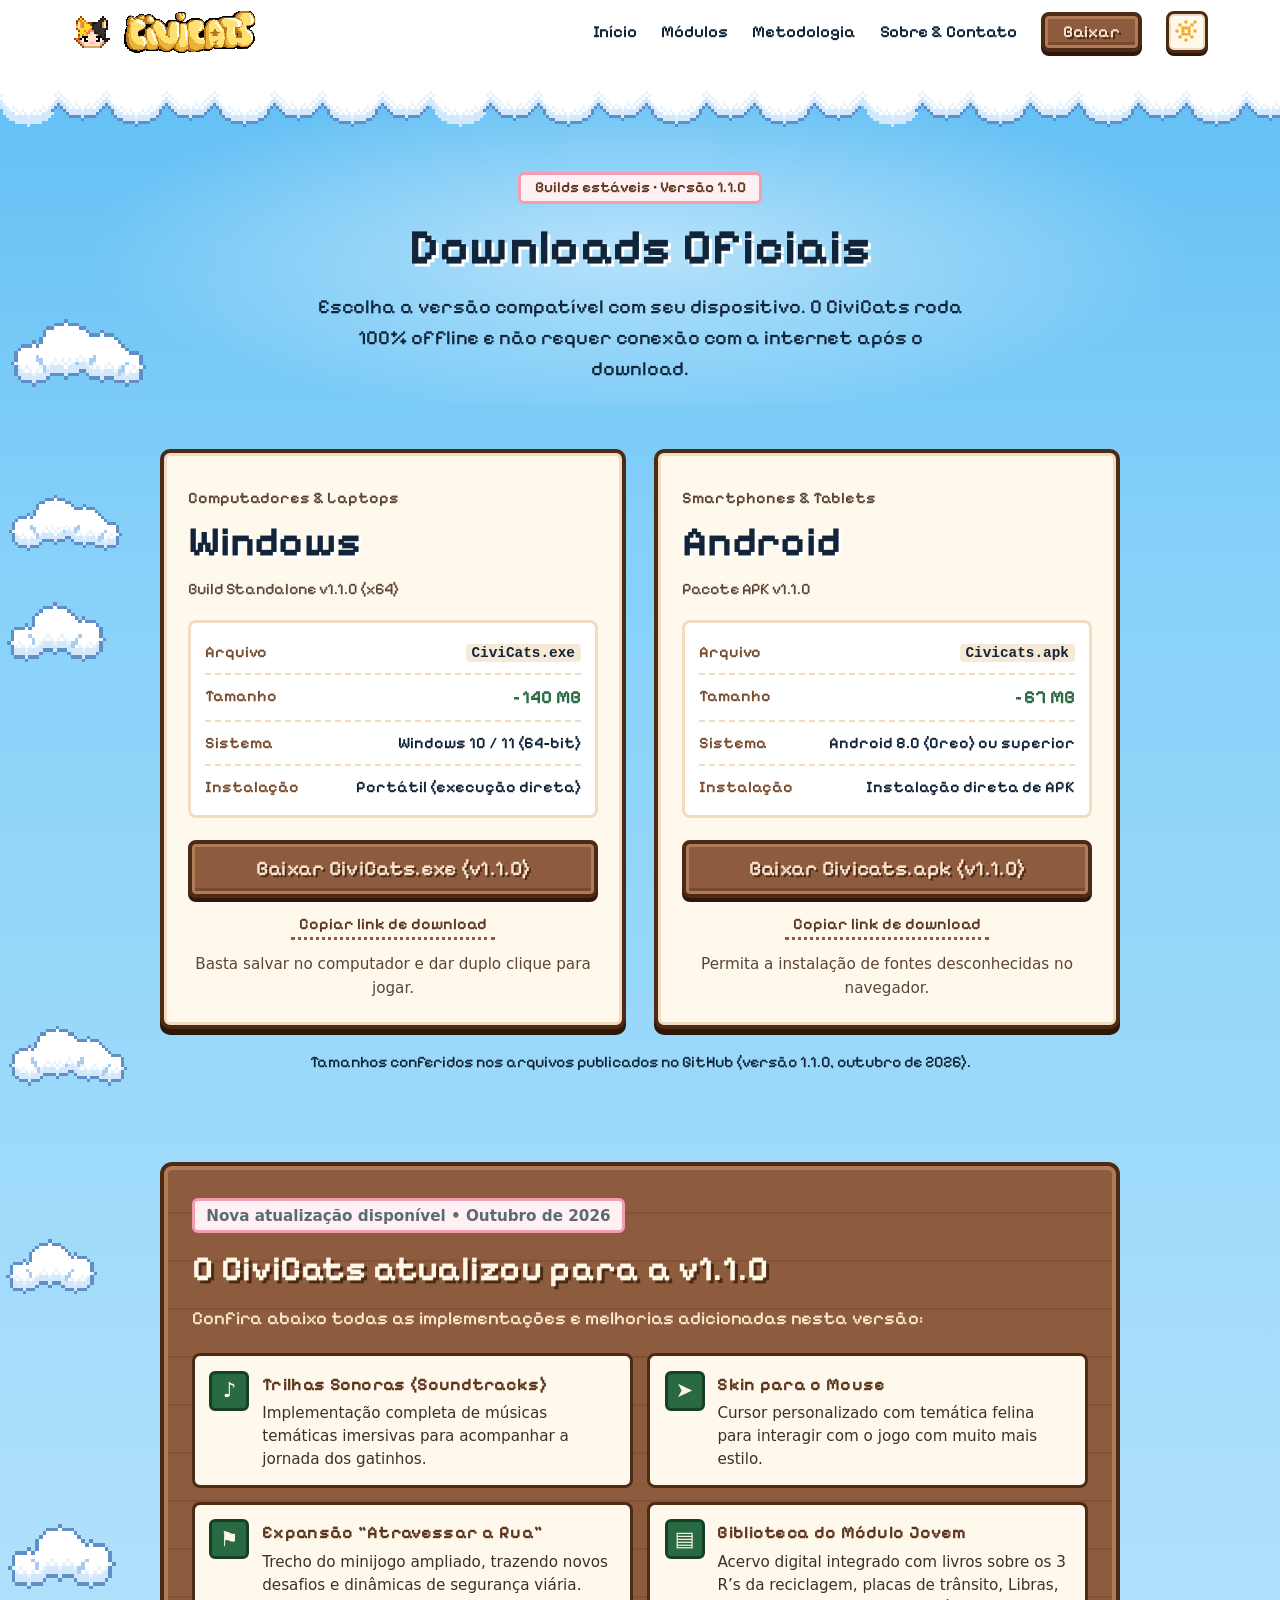
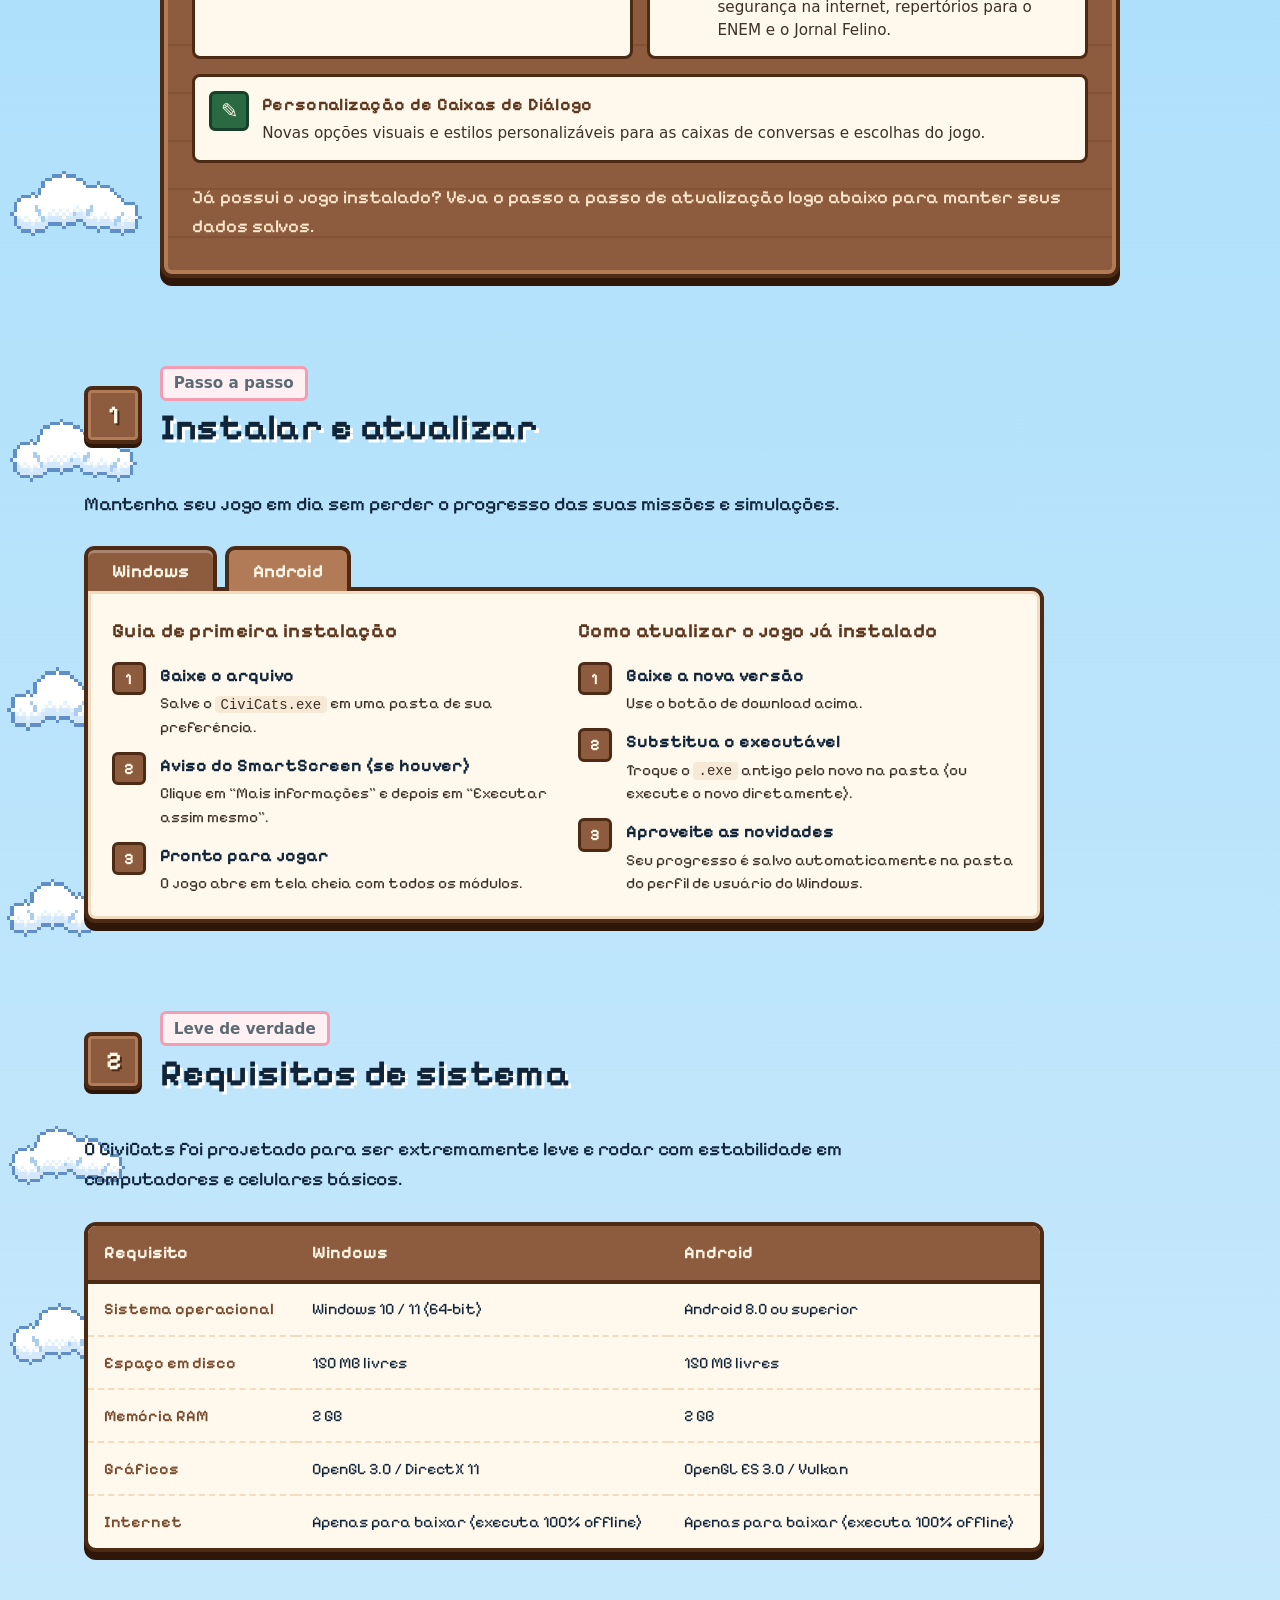
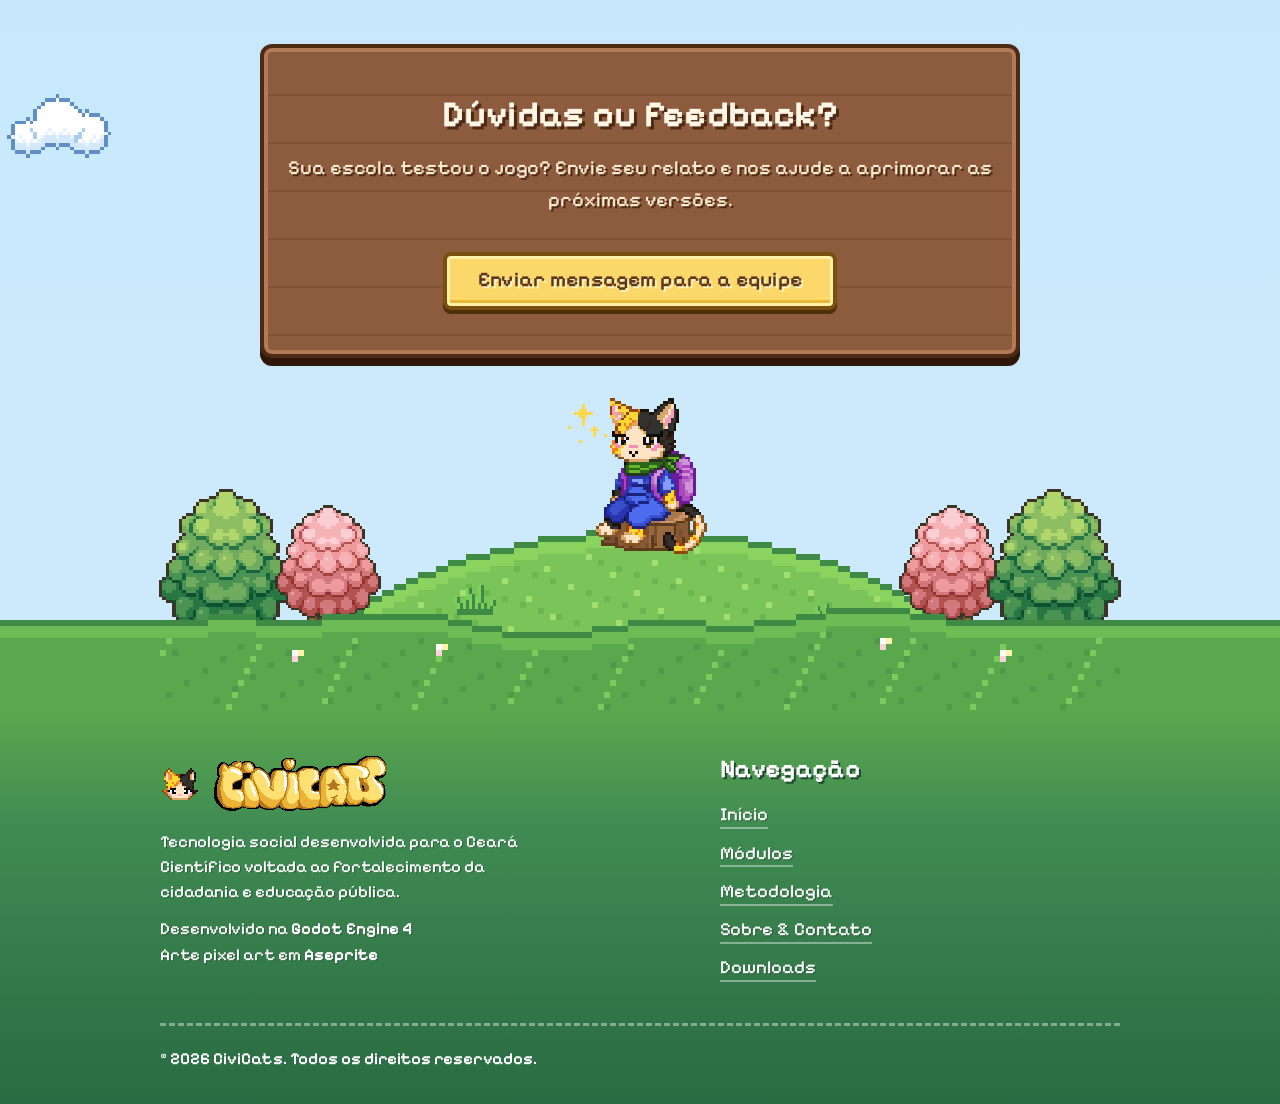
==== commit 6812a2a7: "Modo escuro (noite estrelada) com botão no menu e preferência salva Co-Authored-By: Claude Sonnet 5." ====
--- a/downloads.html
+++ b/downloads.html
@@ -6,6 +6,18 @@
   <meta name="description" content="Baixe o CiviCats v1.1.0 para Windows (.exe, ~140 MB) ou Android (.apk, ~67 MB). Jogo 100% offline após o download.">
   <meta name="theme-color" content="#7ecbf7">
 
+  <script>
+    /* Define o tema antes da pintura (evita piscar): escolha salva ou preferência do sistema */
+    (function () {
+      var t = null;
+      try { t = localStorage.getItem('civicats-theme'); } catch (e) {}
+      if (t !== 'dark' && t !== 'light') {
+        t = window.matchMedia && window.matchMedia('(prefers-color-scheme: dark)').matches ? 'dark' : 'light';
+      }
+      document.documentElement.setAttribute('data-theme', t);
+    })();
+  </script>
+
   <title>CiviCats | Downloads Oficiais</title>
 
   <link rel="icon" type="image/png" href="assets/images/favicon.png">
@@ -18,6 +30,7 @@
   <link rel="stylesheet" href="css/home.css">
   <link rel="stylesheet" href="css/inner.css">
   <link rel="stylesheet" href="css/downloads.css">
+  <link rel="stylesheet" href="css/dark.css">
 </head>
 <body class="home inner page-downloads">
   <a href="#conteudo-principal" class="skip-link">Pular para o conteúdo principal</a>
@@ -50,6 +63,7 @@
           <li><a href="metodologia.html" class="top-nav-link">Metodologia</a></li>
           <li><a href="sobre.html" class="top-nav-link">Sobre &amp; Contato</a></li>
           <li><a href="downloads.html" class="btn-pixel btn-pixel--sm" aria-current="page">Baixar</a></li>
+          <li><button type="button" class="theme-toggle" aria-pressed="false" aria-label="Ativar modo escuro" title="Modo escuro"><span class="theme-icon" aria-hidden="true"></span></button></li>
         </ul>
       </nav>
     </div>
@@ -279,6 +293,7 @@
   </footer>
 
   <script src="js/main.js"></script>
+  <script src="js/theme.js"></script>
   <script src="js/downloads.js"></script>
 </body>
 </html>
--- a/css/home.css
+++ b/css/home.css
@@ -396,9 +396,9 @@
 
 .meadow .meadow-cat {
   z-index: 3;
-  left: 43.5%;
-  bottom: 37%;
-  width: 13%;
+  left: 42.5%;
+  bottom: 36%;
+  width: 14.5%;
   transform-origin: 50% 100%;
   animation: cat-idle 2.4s steps(1) infinite;
 }
@@ -564,7 +564,10 @@
 .site-footer {
   position: relative;
   overflow: hidden;
-  margin-top: 1rem;
+  /* o cenário sobe 24 "pixels" sobre a seção anterior; o rodapé reserva esse espaço
+     para o overflow:hidden não cortar a cabeça do gatinho */
+  padding-top: calc(min(100vw, 960px) / 160 * 24);
+  margin-top: calc(1rem - min(100vw, 960px) / 160 * 24);
   color: #ffffff;
 }
 
--- a/css/dark.css
+++ b/css/dark.css
@@ -0,0 +1,241 @@
+/* ==========================================================================
+   CiviCats - Modo escuro (noite estrelada). Carregar por último.
+   Ativado por <html data-theme="dark"> (js/theme.js + script no <head>).
+   ========================================================================== */
+
+/* ---------- Botão do tema (sempre disponível) ---------- */
+.theme-toggle {
+  width: 42px;
+  height: 42px;
+  display: inline-flex;
+  align-items: center;
+  justify-content: center;
+  padding: 0;
+  background: #fff8ec;
+  border: 3px solid var(--wood-dark, #4d2a13);
+  border-radius: 8px;
+  box-shadow: inset 0 0 0 2px #f2dcc0, 0 3px 0 var(--wood-shadow, #2e1608);
+  cursor: pointer;
+  transition: transform 0.12s steps(2), box-shadow 0.12s steps(2);
+}
+.theme-toggle:hover { transform: translateY(-1px); }
+.theme-toggle:active { transform: translateY(2px); box-shadow: inset 0 0 0 2px #f2dcc0, 0 1px 0 var(--wood-shadow, #2e1608); }
+.theme-toggle:focus-visible { outline: 3px solid #2589cc; outline-offset: 3px; }
+
+/* Ícone pixel: sol (claro) / lua (escuro) desenhados com box-shadow */
+.theme-icon {
+  --p: 3px;
+  display: block;
+  width: var(--p);
+  height: var(--p);
+  background: transparent;
+  image-rendering: pixelated;
+  transform: translate(-1.5px, -1.5px);
+}
+/* sol 7x7 */
+.theme-icon {
+  color: #f4a817;
+  box-shadow:
+    calc(var(--p)*3) calc(var(--p)*-3) 0 0 currentColor,
+    calc(var(--p)*-3) 0 0 0 currentColor, calc(var(--p)*3) 0 0 0 currentColor,
+    0 calc(var(--p)*-3) 0 0 currentColor, 0 calc(var(--p)*3) 0 0 currentColor,
+    calc(var(--p)*-1) calc(var(--p)*-1) 0 0 currentColor, 0 calc(var(--p)*-1) 0 0 currentColor, var(--p) calc(var(--p)*-1) 0 0 currentColor,
+    calc(var(--p)*-1) 0 0 0 currentColor, var(--p) 0 0 0 currentColor, 0 0 0 0 currentColor,
+    calc(var(--p)*-1) var(--p) 0 0 currentColor, 0 var(--p) 0 0 currentColor, var(--p) var(--p) 0 0 currentColor,
+    calc(var(--p)*-2) calc(var(--p)*-2) 0 0 currentColor, calc(var(--p)*2) calc(var(--p)*-2) 0 0 currentColor,
+    calc(var(--p)*-2) calc(var(--p)*2) 0 0 currentColor, calc(var(--p)*2) calc(var(--p)*2) 0 0 currentColor;
+}
+
+/* ==========================================================================
+   MODO ESCURO
+   ========================================================================== */
+html[data-theme="dark"] { color-scheme: dark; }
+
+html[data-theme="dark"] body.home {
+  --ink: #e9f0ff;
+  --cream: #2a2030;
+  --cream-edge: #46374f;
+  background-color: #3a5594;   /* mesma cor do fim do céu: o rodapé continua o céu */
+}
+
+/* Lua no botão */
+html[data-theme="dark"] .theme-toggle { background: #1c2850; box-shadow: inset 0 0 0 2px #34437a, 0 3px 0 var(--wood-shadow, #2e1608); }
+html[data-theme="dark"] .theme-icon {
+  color: #ffe38a;
+  box-shadow:
+    0 calc(var(--p)*-3) 0 0 currentColor, var(--p) calc(var(--p)*-3) 0 0 currentColor,
+    calc(var(--p)*-1) calc(var(--p)*-2) 0 0 currentColor, 0 calc(var(--p)*-2) 0 0 currentColor,
+    calc(var(--p)*-2) calc(var(--p)*-1) 0 0 currentColor, calc(var(--p)*-1) calc(var(--p)*-1) 0 0 currentColor,
+    calc(var(--p)*-3) 0 0 0 currentColor, calc(var(--p)*-2) 0 0 0 currentColor, calc(var(--p)*-1) 0 0 0 currentColor,
+    calc(var(--p)*-3) var(--p) 0 0 currentColor, calc(var(--p)*-2) var(--p) 0 0 currentColor, calc(var(--p)*-1) var(--p) 0 0 currentColor,
+    calc(var(--p)*-3) calc(var(--p)*2) 0 0 currentColor, calc(var(--p)*-2) calc(var(--p)*2) 0 0 currentColor, calc(var(--p)*-1) calc(var(--p)*2) 0 0 currentColor, 0 calc(var(--p)*2) 0 0 currentColor,
+    calc(var(--p)*-2) calc(var(--p)*3) 0 0 currentColor, calc(var(--p)*-1) calc(var(--p)*3) 0 0 currentColor, 0 calc(var(--p)*3) 0 0 currentColor, var(--p) calc(var(--p)*3) 0 0 currentColor;
+}
+
+/* ---------- Céu noturno ---------- */
+html[data-theme="dark"] main {
+  background: linear-gradient(180deg, #0a1230 0%, #14235a 30%, #23397a 65%, #3a5594 100%);
+}
+
+/* estrelinhas pixel espalhadas pelo céu */
+html[data-theme="dark"] .page-sky::before {
+  content: '';
+  position: absolute;
+  inset: 0;
+  background-image:
+    radial-gradient(#fff 1px, transparent 1.5px),
+    radial-gradient(#cfe0ff 1px, transparent 1.5px),
+    radial-gradient(#ffe9a8 1.5px, transparent 2px);
+  background-size: 190px 170px, 260px 230px, 340px 310px;
+  background-position: 20px 30px, 110px 90px, 60px 150px;
+  opacity: 0.85;
+}
+html[data-theme="dark"] .sky-cloud { filter: brightness(0.38) saturate(0.8); opacity: 0.8; }
+
+/* ---------- Navbar ---------- */
+html[data-theme="dark"] .site-header { background: #121c3d; }
+html[data-theme="dark"] .site-header::after { filter: brightness(0.3) saturate(1.3); }
+html[data-theme="dark"] .top-nav-link { color: #e9f0ff; }
+html[data-theme="dark"] .menu-bar { background: #e9f0ff; }
+html[data-theme="dark"] .site-brand-logo { filter: none; }
+@media (max-width: 759px) {
+  html[data-theme="dark"] .top-nav { background: #121c3d; }
+}
+
+/* ---------- Títulos e textos soltos sobre o céu ---------- */
+html[data-theme="dark"] body.inner .page-title,
+html[data-theme="dark"] body.inner .section-title-left,
+html[data-theme="dark"] body.home .section-title,
+html[data-theme="dark"] body.home h1,
+html[data-theme="dark"] body.home h2 {
+  text-shadow: 3px 3px 0 #070d22;
+}
+html[data-theme="dark"] .page-header { background: radial-gradient(ellipse 60% 70% at 50% 55%, rgba(255, 255, 255, 0.07), rgba(255, 255, 255, 0) 72%); }
+html[data-theme="dark"] body.inner .section-lead strong { color: #ffd88f; }
+
+/* ---------- Pílulas, etiquetas e chips ---------- */
+html[data-theme="dark"] .eyebrow,
+html[data-theme="dark"] body.page-downloads .hero-badge,
+html[data-theme="dark"] .pill-tag { background: #3b2336; color: #ffd9e2; border-color: #c97b93; }
+html[data-theme="dark"] .chip-list li { background: #1c2850; color: #ffe1bf; border-color: #b17b58; }
+
+/* ---------- Painéis de madeira ---------- */
+html[data-theme="dark"] .wood-panel,
+html[data-theme="dark"] body.home .cta-banner-container {
+  background:
+    repeating-linear-gradient(180deg, transparent 0 46px, rgba(0, 0, 0, 0.22) 46px 48px),
+    #5e3b27;
+  border-color: #2a1409;
+  box-shadow: inset 0 0 0 4px #86583c, 0 8px 0 #170a03;
+}
+html[data-theme="dark"] .level-badge { background: #5e3b27; box-shadow: inset 0 0 0 3px #86583c, 0 4px 0 #170a03; }
+
+/* ---------- Botões de madeira ---------- */
+html[data-theme="dark"] .btn-pixel:not(.btn-pixel--sun) { background-color: #6b4430; border-color: #2a1409; color: #fbe7d2; }
+
+/* ---------- Colinas, árvores e gatinho ---------- */
+html[data-theme="dark"] .meadow-hills,
+html[data-theme="dark"] .meadow-front,
+html[data-theme="dark"] .meadow .tree,
+html[data-theme="dark"] .meadow .tuft { filter: brightness(0.5); }
+html[data-theme="dark"] .meadow .meadow-cat { filter: brightness(0.82) saturate(0.95); }
+html[data-theme="dark"] .meadow-wrap {
+  background: linear-gradient(
+    to top,
+    #2d5427 0, #2d5427 calc(var(--cell) * 12),
+    #365e2b calc(var(--cell) * 12), #365e2b calc(var(--cell) * 14),
+    #204523 calc(var(--cell) * 14), #204523 calc(var(--cell) * 15),
+    transparent calc(var(--cell) * 15)
+  );
+}
+
+/* ---------- Rodapé ---------- */
+html[data-theme="dark"] .footer-body { filter: none; }
+
+/* ==========================================================================
+   Superfícies claras → escuras (textos em tons de madeira clara)
+   Os seletores usam html[data-theme="dark"] body para vencer os estilos do tema claro.
+   ========================================================================== */
+
+/* Títulos dentro de cards/painéis */
+html[data-theme="dark"] body :is(
+  .highlight-title, .teaser-title, .card-link, .minigame-title, .step-title, .stage-panel-title,
+  .a11y-title, .demo-title, .flip-title, .team-name, .form-title, .form-label, .guide-h,
+  .copy-link, .window-title, .stage-node-num, .news-title, .dl-os, .req-table tbody th,
+  .step-list strong, .team-role, .contact-item h3, .module-group-title
+) { color: #ffe1bf; text-shadow: none; }
+
+html[data-theme="dark"] body .dl-os { text-shadow: 3px 3px 0 #070d22; color: #fff; }
+
+/* Textos corridos */
+html[data-theme="dark"] body :is(
+  .highlight-text, .teaser-desc, .showcase-caption p, .showcase-caption strong, .minigame-focus,
+  .minigame-desc, .step-desc, .stage-lead, .stage-text, .a11y-text, .team-desc, .dl-kicker, .dl-sub,
+  .dl-note, .step-list span, .card p, .card strong, .card em, .demo-text, .contact-desc,
+  .contact-item p, .stage-panel p, .stage-panel strong, .stage-panel em, .a11y-card p, .guide-panel p
+) { color: #e6d8c6; }
+
+html[data-theme="dark"] body :is(.demo-note, .flip-hint, .form-count, .game-number-tag, .progression-arrow, .spec-list dt, .req-table tbody th) { color: #d5b695; }
+
+/* Cards e superfícies */
+html[data-theme="dark"] body.home .card,
+html[data-theme="dark"] body .guide-panel,
+html[data-theme="dark"] body .req-wrap,
+html[data-theme="dark"] body .contact-card,
+html[data-theme="dark"] body .team-card,
+html[data-theme="dark"] body .a11y-demo,
+html[data-theme="dark"] body .stage-panel,
+html[data-theme="dark"] body .a11y-card,
+html[data-theme="dark"] body .progression-step,
+html[data-theme="dark"] body .showcase-card,
+html[data-theme="dark"] body .flip-face {
+  background-color: #2a2030;
+  border-color: #170a03;
+}
+html[data-theme="dark"] body.page-downloads .dl-card.is-detected { border-color: #8fd39f; box-shadow: inset 0 0 0 3px #2f5a3d, 0 8px 0 var(--wood-shadow); }
+
+html[data-theme="dark"] body.page-downloads .spec-list,
+html[data-theme="dark"] body .news-item { background: #221a28; border-color: #46374f; }
+html[data-theme="dark"] body.page-downloads .news-item { border-color: #170a03; }
+html[data-theme="dark"] body.page-downloads .spec-list > div { border-bottom-color: #46374f; }
+html[data-theme="dark"] body.page-downloads .spec-list dd,
+html[data-theme="dark"] body.page-downloads .news-item p,
+html[data-theme="dark"] body.page-downloads .req-table td,
+html[data-theme="dark"] body.page-downloads .req-table th { color: #e6d8c6; }
+html[data-theme="dark"] body.page-downloads .req-table tbody th { color: #d5b695; }
+html[data-theme="dark"] body.page-downloads .req-table thead th { color: #fff6e6; background: #5e3b27; border-bottom-color: #170a03; }
+html[data-theme="dark"] body.page-downloads .req-table th,
+html[data-theme="dark"] body.page-downloads .req-table td { border-bottom-color: #46374f; }
+html[data-theme="dark"] body.page-downloads .spec-list code,
+html[data-theme="dark"] body.page-downloads .step-list code { background: #3a2c44; color: #ffe1bf; }
+html[data-theme="dark"] body.page-downloads .size-value { color: #8fd39f; }
+html[data-theme="dark"] body.page-downloads .guide-tab { background: #4a3126; border-color: #170a03; color: #f2dcc0; }
+html[data-theme="dark"] body.page-downloads .guide-tab.is-active { background: #6b4430; }
+html[data-theme="dark"] body.page-downloads .release-notice { background: #2a2030; color: #e9f0ff; border-color: #86583c; }
+html[data-theme="dark"] body.page-downloads .dl-foot { color: #dfe8ff; }
+
+/* Formulário */
+html[data-theme="dark"] body .form-input,
+html[data-theme="dark"] body .form-group input,
+html[data-theme="dark"] body .form-group select,
+html[data-theme="dark"] body .form-group textarea {
+  background-color: #1b1522;
+  color: #f4e8d8;
+  border-color: #86583c;
+}
+html[data-theme="dark"] body .form-input::placeholder { color: #a48f7d; }
+
+html[data-theme="dark"] body.page-downloads .release-notice a,
+html[data-theme="dark"] body.page-downloads .copy-link:hover,
+html[data-theme="dark"] body.page-downloads .copy-link:focus-visible,
+html[data-theme="dark"] body.page-downloads .copy-link.is-copied { color: #8fd39f; border-bottom-color: #8fd39f; }
+html[data-theme="dark"] body.page-downloads .dl-card .dl-note { color: #e6d8c6; }
+html[data-theme="dark"] body.page-downloads .copy-link { border-bottom-color: #b17b58; }
+
+/* Rodapé: grama noturna */
+html[data-theme="dark"] .site-footer .footer-body,
+html[data-theme="dark"] .footer-body { background: linear-gradient(180deg, #2d5427 0, #234a24 120px, #17301a 100%); }
+
+/* Ícones dos destaques */
+html[data-theme="dark"] body.home .highlight-icon-box { background: #46374f; border-color: #170a03; color: #ffe1bf; }
+html[data-theme="dark"] body.home .card:hover .highlight-icon-box { background: #6b4430; color: #fff; }
